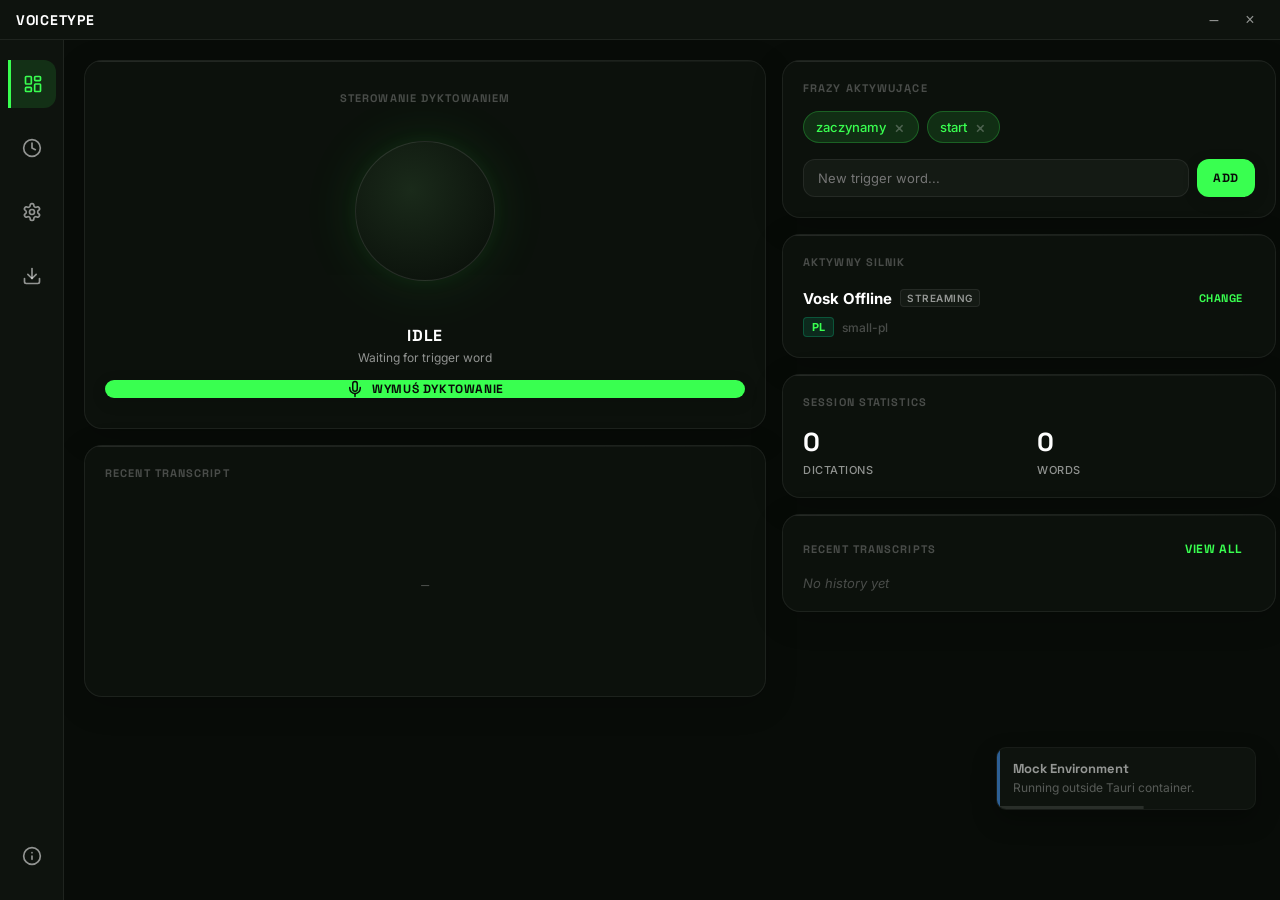
==== src/index.html @ 223d0159 "feat: add interactive changelog section to about page - Added a Changelog card in index.html with a " ====
<!DOCTYPE html>
<html lang="en">
<head>
    <meta charset="UTF-8">
    <meta name="viewport" content="width=device-width, initial-scale=1.0">
    <title>VoiceType</title>
    <link rel="preconnect" href="https://fonts.googleapis.com">
    <link rel="preconnect" href="https://fonts.gstatic.com" crossorigin>
    <link href="https://fonts.googleapis.com/css2?family=Space+Grotesk:wght@700;800&family=Inter:wght@400;500&family=JetBrains+Mono:wght@400&display=swap" rel="stylesheet">
    <link rel="stylesheet" href="./styles/reset.css">
    <link rel="stylesheet" href="./styles/variables.css">
    <link rel="stylesheet" href="./styles/app.css">
    <style>
        #loading-screen {
            position: fixed;
            top: 0;
            left: 0;
            width: 100vw;
            height: 100vh;
            background: radial-gradient(circle at center, var(--bg-secondary, #0e130e) 0%, var(--bg-primary, #080c08) 100%);
            display: flex;
            flex-direction: column;
            align-items: center;
            justify-content: center;
            z-index: 999999;
            opacity: 1;
            transition: opacity 0.4s cubic-bezier(0.25, 1, 0.5, 1), visibility 0.4s;
            visibility: visible;
            user-select: none;
            -webkit-user-select: none;
        }
        #loading-screen.fade-out {
            opacity: 0;
            visibility: hidden;
            pointer-events: none;
        }
        .loading-content {
            display: flex;
            flex-direction: column;
            align-items: center;
            justify-content: center;
            text-align: center;
            transform: translateY(-20px);
        }
        .loading-orb-container {
            position: relative;
            width: 130px;
            height: 130px;
            display: flex;
            align-items: center;
            justify-content: center;
            margin-bottom: 24px;
        }
        .loading-orb {
            width: 80px;
            height: 80px;
            border-radius: 50%;
            background: radial-gradient(circle at 35% 35%, var(--accent-green, #39ff50) 0%, var(--accent-magenta, #e0147a) 70%, #000000 100%);
            box-shadow: 0 0 35px var(--accent-green-dim, rgba(57,255,80,0.25)), 0 0 70px rgba(224,20,122,0.15);
            animation: loading-orb-morph 4s ease-in-out infinite alternate, loading-orb-pulse 2s ease-in-out infinite alternate;
            position: relative;
            z-index: 2;
            border: 1px solid rgba(255, 255, 255, 0.1);
        }
        .loading-orb-glow {
            position: absolute;
            width: 90px;
            height: 90px;
            border-radius: 50%;
            filter: blur(25px);
            opacity: 0.25;
            background: linear-gradient(135deg, var(--accent-green, #39ff50), var(--accent-magenta, #e0147a));
            animation: loading-glow-pulse 2s ease-in-out infinite alternate;
        }
        .loading-title {
            font-family: 'Space Grotesk', sans-serif;
            font-size: 2.2rem;
            font-weight: 800;
            letter-spacing: -0.02em;
            text-transform: uppercase;
            margin: 0 0 4px 0;
            background: linear-gradient(135deg, var(--accent-green, #39ff50), #ffffff 50%, var(--accent-magenta, #e0147a));
            -webkit-background-clip: text;
            -webkit-text-fill-color: transparent;
            filter: drop-shadow(0 2px 10px rgba(57,255,80,0.15));
        }
        .loading-spinner {
            width: 20px;
            height: 20px;
            border: 2px solid rgba(255, 255, 255, 0.05);
            border-top: 2px solid var(--accent-green, #39ff50);
            border-radius: 50%;
            animation: loading-spin 1s linear infinite;
            margin: 16px 0;
        }
        .loading-status {
            font-family: 'Inter', sans-serif;
            font-size: 0.85rem;
            font-weight: 500;
            letter-spacing: 0.05em;
            color: var(--text-secondary, rgba(255, 255, 255, 0.55));
            text-transform: uppercase;
            margin: 0;
        }
        @keyframes loading-orb-morph {
            0% { border-radius: 50%; }
            50% { border-radius: 55% 45% 65% 35% / 45% 55% 35% 65%; }
            100% { border-radius: 45% 55% 35% 65% / 55% 45% 65% 35%; }
        }
        @keyframes loading-orb-pulse {
            0% { transform: scale(0.96); }
            100% { transform: scale(1.04); }
        }
        @keyframes loading-glow-pulse {
            0% { opacity: 0.15; transform: scale(0.9); }
            100% { opacity: 0.35; transform: scale(1.15); }
        }
        @keyframes loading-spin {
            0% { transform: rotate(0deg); }
            100% { transform: rotate(360deg); }
        }
    </style>
</head>
<body>
    <!-- Loading Screen Overlay -->
    <div id="loading-screen" data-tauri-drag-region>
        <div class="loading-content" data-tauri-drag-region>
            <div class="loading-orb-container" data-tauri-drag-region>
                <div class="loading-orb"></div>
                <div class="loading-orb-glow"></div>
            </div>
            <h1 class="loading-title" data-i18n="loading.title" data-tauri-drag-region>VoiceType</h1>
            <div class="loading-spinner"></div>
            <p class="loading-status" data-i18n="loading.status" data-tauri-drag-region>Initializing...</p>
        </div>
    </div>

    <!-- Titlebar -->
    <div class="titlebar" data-tauri-drag-region>
        <div class="titlebar-title" style="pointer-events: none;">VoiceType</div>
        <div class="titlebar-controls">
            <button class="titlebar-btn" id="minimize-btn">–</button>
            <button class="titlebar-btn close" id="close-btn">×</button>
        </div>
    </div>

    <!-- Application Body -->
    <div class="app-body">
        <!-- Sidebar Navigation -->
        <div class="sidebar">
            <button class="sidebar-btn active" id="nav-dashboard" data-page="dashboard" data-i18n="nav.dashboard" data-i18n-attr="data-tooltip" data-tooltip="Dashboard">
                <svg viewBox="0 0 24 24" fill="none" stroke="currentColor" stroke-width="2" stroke-linecap="round" stroke-linejoin="round"><rect width="7" height="9" x="3" y="3" rx="1"/><rect width="7" height="5" x="14" y="3" rx="1"/><rect width="7" height="9" x="14" y="12" rx="1"/><rect width="7" height="5" x="3" y="16" rx="1"/></svg>
            </button>
            <button class="sidebar-btn" id="nav-history" data-page="history" data-i18n="nav.history" data-i18n-attr="data-tooltip" data-tooltip="History">
                <svg viewBox="0 0 24 24" fill="none" stroke="currentColor" stroke-width="2" stroke-linecap="round" stroke-linejoin="round"><circle cx="12" cy="12" r="10"/><polyline points="12 6 12 12 16 14"/></svg>
            </button>
            <button class="sidebar-btn" id="nav-settings" data-page="settings" data-i18n="nav.settings" data-i18n-attr="data-tooltip" data-tooltip="Settings">
                <svg viewBox="0 0 24 24" fill="none" stroke="currentColor" stroke-width="2" stroke-linecap="round" stroke-linejoin="round"><path d="M12.22 2h-.44a2 2 0 0 0-2 2v.18a2 2 0 0 1-1 1.73l-.43.25a2 2 0 0 1-2 0l-.15-.08a2 2 0 0 0-2.73.73l-.22.38a2 2 0 0 0 .73 2.73l.15.1a2 2 0 0 1 1 1.72v.51a2 2 0 0 1-1 1.74l-.15.09a2 2 0 0 0-.73 2.73l.22.38a2 2 0 0 0 2.73.73l.15-.08a2 2 0 0 1 2 0l.43.25a2 2 0 0 1 1 1.73V20a2 2 0 0 0 2 2h.44a2 2 0 0 0 2-2v-.18a2 2 0 0 1 1-1.73l.43-.25a2 2 0 0 1 2 0l.15.08a2 2 0 0 0 2.73-.73l.22-.39a2 2 0 0 0-.73-2.73l-.15-.08a2 2 0 0 1-1-1.74v-.5a2 2 0 0 1 1-1.74l.15-.1a2 2 0 0 0 .73-2.73l-.22-.38a2 2 0 0 0-2.73-.73l-.15.08a2 2 0 0 1-2 0l-.43-.25a2 2 0 0 1-1-1.73V4a2 2 0 0 0-2-2z"/><circle cx="12" cy="12" r="3"/></svg>
            </button>
            <button class="sidebar-btn" id="nav-downloads" data-page="downloads" data-i18n="nav.downloads" data-i18n-attr="data-tooltip" data-tooltip="Downloads">
                <svg viewBox="0 0 24 24" fill="none" stroke="currentColor" stroke-width="2" stroke-linecap="round" stroke-linejoin="round"><path d="M21 15v4a2 2 0 0 1-2 2H5a2 2 0 0 1-2-2v-4"/><polyline points="7 10 12 15 17 10"/><line x1="12" y1="15" x2="12" y2="3"/></svg>
            </button>
            <div class="sidebar-spacer"></div>
            <button class="sidebar-btn" id="nav-about" data-page="about" data-i18n="nav.about" data-i18n-attr="data-tooltip" data-tooltip="About">
                <svg viewBox="0 0 24 24" fill="none" stroke="currentColor" stroke-width="2" stroke-linecap="round" stroke-linejoin="round"><circle cx="12" cy="12" r="10"/><path d="M12 16v-4"/><path d="M12 8h.01"/></svg>
            </button>
        </div>

        <!-- Main Content Area -->
        <div class="content-area">
            <!-- Global Processing Banner -->
            <div class="global-processing-banner" id="global-processing-banner" style="display: none;">
                <div class="processing-spinner"></div>
                <div class="processing-text-content">
                    <span class="processing-title" id="processing-banner-title" data-i18n="downloads.banner.processing">Przetwarzanie w toku... Proszę czekać, aplikacja pracują w tle.</span>
                    <span class="processing-detail" id="processing-banner-detail"></span>
                </div>
            </div>

            <!-- DASHBOARD PAGE -->
            <div class="page active" id="page-dashboard">
                <div class="dashboard-grid">
                    <!-- Left Column -->
                    <div class="dashboard-left">
                        <!-- Orb Status Card -->
                        <div class="card card-orb" id="card-dictation-control" style="position: relative;">
                            <div class="card-title" data-i18n="dash.dictation_control">Sterowanie dyktowaniem</div>
                            <div class="orb-container">
                                <div class="orb idle" id="status-orb"></div>
                                <div class="orb-glow"></div>
                            </div>
                            <div class="status-text" id="status-text" data-i18n="dash.status.idle">Ready to dictate</div>
                            <div class="status-subtext" id="status-subtext" data-i18n="dash.substatus.idle">Say trigger word or click orb to start</div>
                            <button class="btn-primary" id="btn-force-dictate" style="margin-top: 15px; width: 100%; display: flex; align-items: center; justify-content: center; gap: 8px;">
                                <svg viewBox="0 0 24 24" width="18" height="18" fill="none" stroke="currentColor" stroke-width="2" stroke-linecap="round" stroke-linejoin="round"><path d="M12 2a3 3 0 0 0-3 3v7a3 3 0 0 0 6 0V5a3 3 0 0 0-3-3z"/><path d="M19 10v1a7 7 0 0 1-14 0v-1"/><line x1="12" y1="19" x2="12" y2="22"/></svg>
                                <span data-i18n="dash.btn.force">Wymuś dyktowanie</span>
                            </button>
                            <!-- Disabled overlay during model download -->
                            <div id="dictation-disabled-overlay" style="display: none; position: absolute; top: 0; left: 0; right: 0; bottom: 0; background: var(--bg-overlay); backdrop-filter: blur(4px); border-radius: 12px; flex-direction: column; align-items: center; justify-content: center; padding: 20px; text-align: center; z-index: 10;">
                                <svg width="32" height="32" viewBox="0 0 24 24" fill="none" stroke="#f59e0b" stroke-width="2" style="margin-bottom: 12px;"><path d="M12 9v4M12 17h.01M10.29 3.86L1.82 18a2 2 0 001.71 3h16.94a2 2 0 001.71-3L13.71 3.86a2 2 0 00-3.42 0z"/></svg>
                                <span id="dictation-disabled-text" style="font-size: 13px; font-weight: 600; color: var(--text-primary); line-height: 1.5; margin-bottom: 15px;" data-i18n="dash.overlay.downloading_model">Nie można używać dyktowania, dopóki model się nie pobierze.</span>
                                <button class="btn-primary" id="btn-overlay-go-to-downloads" style="display: none; font-size: 12px; padding: 8px 16px; border-radius: 8px; cursor: pointer; font-weight: 600; width: auto; max-width: 220px; margin-top: 5px;" data-i18n="dash.overlay.btn_download">Przejdź do Pobierania</button>
                            </div>
                        </div>

                        <!-- Live Transcript Card -->
                        <div class="card card-transcript">
                            <div class="card-title" data-i18n="dash.recent_transcript">Recent Transcript</div>
                            <div class="transcript-container" id="transcript-container">
                                <div class="transcript-placeholder" id="transcript-placeholder">—</div>
                            </div>
                        </div>
                    </div>

                    <!-- Right Column -->
                    <div class="dashboard-right">
                        <!-- Trigger Words Card -->
                        <div class="card">
                            <div class="card-title" data-i18n="dash.trigger_words">Frazy aktywujące</div>
                            <div class="chips-container" id="trigger-chips-container">
                                <!-- Chips will be rendered dynamically -->
                            </div>
                            <div class="input-group">
                                <input type="text" class="input-field" id="trigger-input" placeholder="New trigger word..." data-i18n="dash.trigger_input_placeholder" data-i18n-attr="placeholder">
                                <button class="btn-primary" id="trigger-add-btn" data-i18n="dash.trigger_add_btn">Add</button>
                            </div>
                        </div>

                        <!-- Active Engine Card -->
                        <div class="card">
                            <div class="card-title" data-i18n="dash.active_engine">Aktywny silnik</div>
                            <div class="engine-info-row">
                                <div class="engine-details" style="display: flex; flex-direction: column; gap: 6px; width: 100%;">
                                    <div style="display: flex; align-items: center; justify-content: space-between; width: 100%;">
                                        <div style="display: flex; align-items: center; gap: 8px;">
                                            <div class="engine-name" id="engine-name">Loading...</div>
                                            <span class="engine-badge" id="engine-badge">Batch</span>
                                            <div id="dashboard-gpu-warning" style="display: none; align-items: center; justify-content: center; cursor: pointer; color: #f59e0b;" title="">
                                                <svg width="16" height="16" viewBox="0 0 24 24" fill="none" stroke="currentColor" stroke-width="2.5" stroke-linecap="round" stroke-linejoin="round"><path d="M10.29 3.86L1.82 18a2 2 0 001.71 3h16.94a2 2 0 001.71-3L13.71 3.86a2 2 0 00-3.42 0z"></path><line x1="12" y1="9" x2="12" y2="13"></line><line x1="12" y1="17" x2="12.01" y2="17"></line></svg>
                                            </div>
                                        </div>
                                        <button class="btn-text-accent" id="engine-change-btn" data-i18n="dash.change_engine">Change</button>
                                    </div>
                                    <div style="display: flex; align-items: center; gap: 8px; font-size: 12px;" id="engine-sub-details">
                                        <span id="engine-lang-badge" style="background: rgba(16,185,129,0.15); border: 1px solid rgba(16,185,129,0.3); padding: 2px 8px; border-radius: 4px; font-weight: 700; color: var(--accent-green); text-transform: uppercase; font-size: 11px;">PL</span>
                                        <span id="engine-model-short" style="color: var(--text-secondary); font-size: 12px; font-weight: 500;">model-small</span>
                                    </div>
                                    <div id="dashboard-engine-download-status" style="display: none; margin-top: 6px;">
                                        <div class="progress-bar-bg" style="background: rgba(255,255,255,0.08); height: 6px; border-radius: 3px; overflow: hidden; width: 100%;">
                                            <div id="dashboard-engine-progress-fill" style="width: 0%; height: 100%; background: var(--accent-green); transition: width 0.2s;"></div>
                                        </div>
                                        <div style="display: flex; justify-content: space-between; margin-top: 4px; font-size: 11px; color: var(--text-muted);">
                                            <span id="dashboard-engine-progress-text">Pobieranie modelu...</span>
                                            <span id="dashboard-engine-progress-percent">0%</span>
                                        </div>
                                    </div>
                                </div>
                            </div>
                        </div>

                        <!-- Session Statistics Card -->
                        <div class="card">
                            <div class="card-title" data-i18n="dash.session_stats">Session Statistics</div>
                            <div class="stats-grid">
                                <div class="stat-item">
                                    <div class="stat-val" id="stat-dictations">0</div>
                                    <div class="stat-lbl" data-i18n="dash.stat.dictations">Dictations</div>
                                </div>
                                <div class="stat-item">
                                    <div class="stat-val" id="stat-words">0</div>
                                    <div class="stat-lbl" data-i18n="dash.stat.words_simple">Words</div>
                                </div>
                            </div>
                        </div>

                        <!-- Recent History Card -->
                        <div class="card">
                            <div class="card-title" style="display: flex; justify-content: space-between; align-items: center; margin-bottom: 12px;">
                                <span data-i18n="dash.recent_history">Recent Transcripts</span>
                                <button class="btn-text-accent" id="dashboard-view-history-btn" style="font-size: 12px; background: none; border: none; cursor: pointer; color: var(--accent-green);" data-i18n="dash.view_all">View All</button>
                            </div>
                            <div id="dashboard-history-list" style="display: flex; flex-direction: column; gap: 12px;">
                                <div style="color: var(--text-muted); font-size: 13px; font-style: italic;" data-i18n="dash.no_history">No history yet</div>
                            </div>
                        </div>
                    </div>
                </div>
            </div>

            <!-- SETTINGS PAGE -->
            <div class="page" id="page-settings">
                <div class="settings-layout">
                    <!-- Settings sub-navigation tabs -->
                    <div class="settings-tabs">
                        <button class="settings-tab-btn active" data-tab="general" data-i18n="settings.tab.general">General</button>
                        <button class="settings-tab-btn" data-tab="engine" data-i18n="settings.tab.engine">Speech Engine</button>
                        <button class="settings-tab-btn" data-tab="appearance" data-i18n="settings.tab.appearance">Appearance</button>
                    </div>

                    <!-- General Settings Section -->
                    <div class="settings-tab-content active" id="settings-tab-general">
                        <div class="settings-grid">
                            <!-- Card 1: Trigger Words -->
                            <div class="card">
                                <div class="card-title" data-i18n="settings.trigger.title">Frazy aktywujące</div>
                                <div class="chips-container" id="settings-trigger-chips"></div>
                                <div class="input-group" style="margin-bottom: 16px;">
                                    <input type="text" class="input-field" id="settings-trigger-input" placeholder="Add trigger word..." data-i18n="settings.trigger.placeholder" data-i18n-attr="placeholder">
                                    <button class="btn-primary" id="settings-trigger-add-btn" data-i18n="settings.trigger.btn_add">Add</button>
                                </div>
                                <label class="checkbox-container">
                                    <input type="checkbox" id="settings-trigger-fuzzy">
                                    <span class="checkbox-label" data-i18n="settings.trigger.fuzzy">Fuzzy matching (toleruje błędy wymowy, ±2 litery)</span>
                                </label>
                                <label class="checkbox-container" style="margin-top: 10px;">
                                    <input type="checkbox" id="settings-trigger-translate">
                                    <span class="checkbox-label" data-i18n="settings.trigger.translate">Tłumacz frazy aktywujące na język silnika</span>
                                </label>
                            </div>

                            <!-- Card 2: Dictation Stopping -->
                            <div class="card">
                                <div class="card-title" data-i18n="settings.stop.title">Zatrzymanie dyktowania</div>
                                <div class="chips-container" id="settings-stop-chips"></div>
                                <div class="input-group" style="margin-bottom: 16px;">
                                    <input type="text" class="input-field" id="settings-stop-input" placeholder="Add stop word..." data-i18n="settings.stop.placeholder" data-i18n-attr="placeholder">
                                    <button class="btn-primary" id="settings-stop-add-btn" data-i18n="settings.stop.btn_add">Add</button>
                                </div>
                                <div class="slider-container" style="margin-bottom: 16px;">
                                    <div class="slider-header">
                                        <span class="slider-label" data-i18n="settings.stop.silence_limit">Limit ciszy</span>
                                        <span class="slider-value" id="silence-timeout-val">1500 ms</span>
                                    </div>
                                    <input type="range" id="settings-silence-timeout" min="500" max="5000" step="100" value="1500">
                                </div>
                                <label class="checkbox-container">
                                    <input type="checkbox" id="settings-stop-word-remove">
                                    <span class="checkbox-label" data-i18n="settings.stop.remove_word">Usuń stop word z wpisanego tekstu</span>
                                </label>
                            </div>

                            <!-- Card 3: Behavior & Language -->
                            <div class="card">
                                <div class="card-title" data-i18n="settings.behavior.title">Zachowanie i System</div>
                                <div class="form-group" style="margin-bottom: 16px;">
                                    <label class="form-label" data-i18n="settings.lang.label">Język aplikacji</label>
                                    <select class="input-field" id="settings-app-language" style="width: 100%;">
                                        <option value="en">English</option>
                                        <option value="pl">Polski</option>
                                    </select>
                                </div>
                                <div class="form-group" style="margin-bottom: 16px;">
                                    <label class="form-label" data-i18n="settings.mic.label">Mikrofon</label>
                                    <select class="input-field" id="settings-audio-device" style="width: 100%;">
                                        <option value="default" data-i18n="settings.mic.default">Default Device</option>
                                    </select>
                                </div>
                                <div class="mic-test-container" style="margin-bottom: 16px;">
                                    <button type="button" class="btn-secondary-custom" id="btn-toggle-mic-test" style="width: 100%;">
                                        <svg xmlns="http://www.w3.org/2000/svg" width="16" height="16" viewBox="0 0 24 24" fill="none" stroke="currentColor" stroke-width="2" stroke-linecap="round" stroke-linejoin="round" class="lucide lucide-play"><polygon points="6 3 20 12 6 21 6 3"/></svg>
                                        <span data-i18n="settings.mic_test.start">Testuj mikrofon</span>
                                    </button>
                                    <div id="mic-test-details" style="display: none; margin-top: 12px; flex-direction: column; gap: 12px;">
                                        <label class="checkbox-container">
                                            <input type="checkbox" id="settings-mic-test-loopback" checked>
                                            <span class="checkbox-label" data-i18n="settings.mic_test.loopback">Odsłuch w słuchawkach/głośnikach</span>
                                        </label>
                                        <div style="display: flex; flex-direction: column; gap: 4px;">
                                            <div style="display: flex; justify-content: space-between; font-size: 11px; color: var(--text-secondary);">
                                                <span data-i18n="settings.mic_test.level">Poziom głośności</span>
                                                <span id="mic-test-level-val">0%</span>
                                            </div>
                                            <div class="mic-level-bar-bg">
                                                <div id="mic-level-bar-fill" class="mic-level-bar-fill"></div>
                                            </div>
                                        </div>
                                    </div>
                                </div>
                                <div style="display: flex; flex-direction: column; gap: 12px; margin-bottom: 16px;">
                                    <label class="checkbox-container">
                                        <input type="checkbox" id="settings-autostart">
                                        <span class="checkbox-label" data-i18n="settings.autostart">Autostart z Windows</span>
                                    </label>
                                    <label class="checkbox-container">
                                        <input type="checkbox" id="settings-clipboard-fallback">
                                        <span class="checkbox-label" data-i18n="settings.clipboard_fallback">Kopiuj do schowka gdy brak pola tekstowego</span>
                                    </label>
                                    <label class="checkbox-container">
                                        <input type="checkbox" id="settings-clipboard-toast">
                                        <span class="checkbox-label" data-i18n="settings.clipboard_toast">Pokaż komunikat przy kopiowaniu</span>
                                    </label>
                                    <label class="checkbox-container">
                                        <input type="checkbox" id="settings-auto-enter">
                                        <span class="checkbox-label" data-i18n="settings.auto_enter">Automatycznie naciśnij Enter po zakończeniu dyktowania</span>
                                    </label>
                                </div>
                                <div class="slider-container">
                                    <div class="slider-header">
                                        <span class="slider-label" data-i18n="settings.start_delay">Opóźnienie startu</span>
                                        <span class="slider-value" id="start-delay-val">0 ms</span>
                                    </div>
                                    <input type="range" id="settings-start-delay" min="0" max="500" step="10" value="0">
                                </div>
                            </div>

                            <!-- Card 4: Toast Notifications -->
                            <div class="card" style="padding: 16px; align-self: start;">
                                <div class="card-title" data-i18n="settings.toast.title" style="margin-bottom: 12px;">Toast Notification Settings</div>
                                <div style="display: flex; flex-direction: column; gap: 8px;">
                                    
                                    <!-- Header Row -->
                                    <div style="display: grid; grid-template-columns: 80px 90px 1fr 70px; gap: 12px; font-size: 10px; font-weight: 700; color: var(--text-muted); text-transform: uppercase; letter-spacing: 0.05em; border-bottom: 1px solid var(--border-subtle); padding-bottom: 6px; margin-bottom: 4px;">
                                        <div data-i18n="settings.toast.col.type">Type</div>
                                        <div data-i18n="settings.toast.col.mode">Mode</div>
                                        <div data-i18n="settings.toast.col.duration">Duration (s)</div>
                                        <div data-i18n="settings.toast.col.hover" style="text-align: right;">Renew</div>
                                    </div>
                                    
                                    <!-- Success Row -->
                                    <div class="toast-settings-row" id="toast-row-success" style="display: grid; grid-template-columns: 80px 90px 1fr 70px; gap: 12px; align-items: center; padding: 2px 0;">
                                        <div style="display: flex; align-items: center; gap: 8px;">
                                            <span style="width: 8px; height: 8px; border-radius: 50%; background-color: #39ff50; box-shadow: 0 0 6px #39ff50; flex-shrink: 0;"></span>
                                            <span style="font-size: 12px; font-weight: 600;" data-i18n="settings.toast.type.success">Success</span>
                                        </div>
                                        <div>
                                            <select class="input-field" id="toast-mode-success" style="width: 100%; padding: 4px 6px; font-size: 11px; height: 26px;">
                                                <option value="timer" data-i18n="settings.toast.close_mode.timer_short">Timer</option>
                                                <option value="manual" data-i18n="settings.toast.close_mode.manual_short">Manual</option>
                                            </select>
                                        </div>
                                        <div style="display: flex; align-items: center; gap: 8px;">
                                            <input type="range" id="toast-duration-success" min="1" max="10" step="0.5" value="3" style="flex: 1; height: 4px; accent-color: var(--accent-green);">
                                            <span id="toast-duration-val-success" style="font-size: 11px; font-family: monospace; min-width: 28px; color: var(--text-secondary); text-align: right;">3.0s</span>
                                        </div>
                                        <div style="display: flex; justify-content: flex-end; align-items: center; padding-right: 8px;">
                                            <label class="checkbox-container" style="cursor: pointer; margin: 0; padding: 0;">
                                                <input type="checkbox" id="toast-hover-success" checked>
                                                <span class="checkbox-label" style="display:none;"></span>
                                            </label>
                                        </div>
                                    </div>

                                    <!-- Info Row -->
                                    <div class="toast-settings-row" id="toast-row-info" style="display: grid; grid-template-columns: 80px 90px 1fr 70px; gap: 12px; align-items: center; padding: 2px 0;">
                                        <div style="display: flex; align-items: center; gap: 8px;">
                                            <span style="width: 8px; height: 8px; border-radius: 50%; background-color: #4a9eff; box-shadow: 0 0 6px #4a9eff; flex-shrink: 0;"></span>
                                            <span style="font-size: 12px; font-weight: 600;" data-i18n="settings.toast.type.info">Info</span>
                                        </div>
                                        <div>
                                            <select class="input-field" id="toast-mode-info" style="width: 100%; padding: 4px 6px; font-size: 11px; height: 26px;">
                                                <option value="timer" data-i18n="settings.toast.close_mode.timer_short">Timer</option>
                                                <option value="manual" data-i18n="settings.toast.close_mode.manual_short">Manual</option>
                                            </select>
                                        </div>
                                        <div style="display: flex; align-items: center; gap: 8px;">
                                            <input type="range" id="toast-duration-info" min="1" max="10" step="0.5" value="3" style="flex: 1; height: 4px; accent-color: var(--accent-green);">
                                            <span id="toast-duration-val-info" style="font-size: 11px; font-family: monospace; min-width: 28px; color: var(--text-secondary); text-align: right;">3.0s</span>
                                        </div>
                                        <div style="display: flex; justify-content: flex-end; align-items: center; padding-right: 8px;">
                                            <label class="checkbox-container" style="cursor: pointer; margin: 0; padding: 0;">
                                                <input type="checkbox" id="toast-hover-info" checked>
                                                <span class="checkbox-label" style="display:none;"></span>
                                            </label>
                                        </div>
                                    </div>

                                    <!-- Error Row -->
                                    <div class="toast-settings-row" id="toast-row-error" style="display: grid; grid-template-columns: 80px 90px 1fr 70px; gap: 12px; align-items: center; padding: 2px 0;">
                                        <div style="display: flex; align-items: center; gap: 8px;">
                                            <span style="width: 8px; height: 8px; border-radius: 50%; background-color: #ff3b3b; box-shadow: 0 0 6px #ff3b3b; flex-shrink: 0;"></span>
                                            <span style="font-size: 12px; font-weight: 600;" data-i18n="settings.toast.type.error">Error</span>
                                        </div>
                                        <div>
                                            <select class="input-field" id="toast-mode-error" style="width: 100%; padding: 4px 6px; font-size: 11px; height: 26px;">
                                                <option value="timer" data-i18n="settings.toast.close_mode.timer_short">Timer</option>
                                                <option value="manual" data-i18n="settings.toast.close_mode.manual_short">Manual</option>
                                            </select>
                                        </div>
                                        <div style="display: flex; align-items: center; gap: 8px;">
                                            <input type="range" id="toast-duration-error" min="1" max="10" step="0.5" value="5" style="flex: 1; height: 4px; accent-color: var(--accent-green);">
                                            <span id="toast-duration-val-error" style="font-size: 11px; font-family: monospace; min-width: 28px; color: var(--text-secondary); text-align: right;">5.0s</span>
                                        </div>
                                        <div style="display: flex; justify-content: flex-end; align-items: center; padding-right: 8px;">
                                            <label class="checkbox-container" style="cursor: pointer; margin: 0; padding: 0;">
                                                <input type="checkbox" id="toast-hover-error" checked>
                                                <span class="checkbox-label" style="display:none;"></span>
                                            </label>
                                        </div>
                                    </div>
                                </div>
                            </div>
                        </div>
                    </div>

                    <!-- Speech Engine Section -->
                    <div class="settings-tab-content" id="settings-tab-engine">
                        <!-- Language Selector -->
                        <div class="card" style="margin-bottom: 24px;">
                            <div class="card-title" data-i18n="settings.engine.lang_title">Język rozpoznawania mowy</div>
                            <div class="form-group" style="margin-top: 10px;">
                                <select class="input-field" id="settings-engine-language" style="width: 100%;">
                                    <option value="pl">Polski</option>
                                    <option value="en">English</option>
                                    <option value="de">Deutsch</option>
                                    <option value="fr">Français</option>
                                    <option value="es">Español</option>
                                    <option value="it">Italiano</option>
                                    <option value="ru">Русский</option>
                                </select>
                            </div>
                        </div>

                        <div class="engine-section-header" data-i18n="engines.offline_header">OFFLINE ENGINES - PREFEROWANE DLA CPU</div>
                        <div class="engine-grid offline">
                            <!-- Vosk Card -->
                            <div class="engine-card active" id="engine-card-vosk" data-engine-id="vosk">
                                <div class="engine-card-header">
                                    <div class="engine-card-name">Vosk</div>
                                    <span class="engine-card-badge active" data-i18n="engines.badge.active">Aktywny</span>
                                </div>
                                <div class="engine-card-desc" data-i18n="engines.card.vosk.desc">Szybki live typing / Niskie zużycie RAM</div>
                                <div class="engine-card-target" data-i18n="engines.card.vosk.target">Dla: słabsze PC, płynne dyktowanie na żywo</div>
                            </div>
                            <!-- Sherpa ONNX Card -->
                            <div class="engine-card" id="engine-card-sherpa-onnx" data-engine-id="sherpa_onnx">
                                <div class="engine-card-header">
                                    <div class="engine-card-name">Sherpa-ONNX</div>
                                    <span class="engine-card-badge" data-i18n="engines.badge.select">Wybierz</span>
                                </div>
                                <div class="engine-card-desc" data-i18n="engines.card.sherpa.desc">Next-Gen Kaldi / Niskie opóźnienie</div>
                                <div class="engine-card-target" data-i18n="engines.card.sherpa.target">Dla: zoptymalizowana praca na CPU (ONNX)</div>
                            </div>
                            <!-- Whisper cpp Card -->
                            <div class="engine-card" id="engine-card-whisper" data-engine-id="whisper">
                                <div class="engine-card-header">
                                    <div class="engine-card-name">Whisper.cpp</div>
                                    <span class="engine-card-badge" data-i18n="engines.badge.select">Wybierz</span>
                                </div>
                                <div class="engine-card-desc" data-i18n="engines.card.whisper.desc">Wysoka dokładność / Bez zewnętrznych zależności</div>
                                <div class="engine-card-target" data-i18n="engines.card.whisper.target">Dla: praca na CPU, natywny kod bez Pythona</div>
                            </div>
                        </div>

                        <div class="engine-section-header" style="margin-top: 24px;" data-i18n="engines.offline_gpu_header">OFFLINE ENGINES - AKCELERACJA GPU (CUDA)</div>
                        <div class="engine-grid offline">
                            <!-- Faster Whisper Card -->
                            <div class="engine-card" id="engine-card-faster-whisper" data-engine-id="faster_whisper">
                                <div class="engine-card-header">
                                    <div class="engine-card-name">Faster-Whisper</div>
                                    <span class="engine-card-badge" data-i18n="engines.badge.select">Wybierz</span>
                                </div>
                                <div class="engine-card-desc" data-i18n="engines.card.faster_whisper.desc">Najwyższa szybkość i jakość / Obsługa GPU (CUDA)</div>
                                <div class="engine-card-target" data-i18n="engines.card.faster_whisper.target">Dla: gracze i PC z kartą graficzną NVIDIA (GPU)</div>
                            </div>
                        </div>

                        <div class="engine-section-header" style="margin-top: 24px;" data-i18n="engines.online_header">ONLINE ENGINES</div>
                        <div class="engine-grid online">
                            <!-- Deepgram -->
                            <div class="engine-card compact" id="engine-card-deepgram" data-engine-id="deepgram">
                                <div class="engine-card-header">
                                    <div class="engine-card-name">Deepgram</div>
                                    <span class="engine-card-badge" data-i18n="engines.badge.select">Wybierz</span>
                                </div>
                                <div class="engine-card-desc" data-i18n="engines.card.deepgram.desc">Najlepsza latencja, live typing</div>
                            </div>
                            <!-- AssemblyAI -->
                            <div class="engine-card compact" id="engine-card-assemblyai" data-engine-id="assemblyai">
                                <div class="engine-card-header">
                                    <div class="engine-card-name">AssemblyAI</div>
                                    <span class="engine-card-badge" data-i18n="engines.badge.select">Wybierz</span>
                                </div>
                                <div class="engine-card-desc" data-i18n="engines.card.assemblyai.desc">Dobra jakość, łatwe API</div>
                            </div>
                            <!-- OpenAI Whisper -->
                            <div class="engine-card compact" id="engine-card-openai" data-engine-id="openai">
                                <div class="engine-card-header">
                                    <div class="engine-card-name">OpenAI Whisper</div>
                                    <span class="engine-card-badge" data-i18n="engines.badge.select">Wybierz</span>
                                </div>
                                <div class="engine-card-desc" data-i18n="engines.card.openai.desc">Znany provider, brak live typing</div>
                            </div>
                            <!-- Google STT -->
                            <div class="engine-card compact" id="engine-card-google" data-engine-id="google">
                                <div class="engine-card-header">
                                    <div class="engine-card-name">Google STT</div>
                                    <span class="engine-card-badge" data-i18n="engines.badge.select">Wybierz</span>
                                </div>
                                <div class="engine-card-desc" data-i18n="engines.card.google.desc">Najlepszy dla wielu języków</div>
                            </div>
                            <!-- Azure Speech -->
                            <div class="engine-card compact" id="engine-card-azure" data-engine-id="azure">
                                <div class="engine-card-header">
                                    <div class="engine-card-name">Azure Speech</div>
                                    <span class="engine-card-badge" data-i18n="engines.badge.select">Wybierz</span>
                                </div>
                                <div class="engine-card-desc" data-i18n="engines.card.azure.desc">Szybki streaming Microsoft Azure</div>
                            </div>
                        </div>

                        <!-- Configuration Panel -->
                        <div class="card config-panel" style="margin-top: 24px;" id="engine-config-card">
                            <div class="card-title" id="config-panel-title">Konfiguracja: Vosk</div>
                            
                            <!-- Vosk Configuration Panel -->
                            <div class="config-fields" id="config-fields-vosk">
                                <div class="radio-group" style="margin-bottom: 16px;">
                                    <label class="radio-container">
                                        <input type="radio" name="vosk-model-size" value="small" checked>
                                        <span class="radio-label" data-i18n="engines.vosk.model.small">Mikro (small - 50 MB)</span>
                                    </label>
                                    <label class="radio-container">
                                        <input type="radio" name="vosk-model-size" value="standard">
                                        <span class="radio-label" data-i18n="engines.vosk.model.standard">Standardowy (big - 1.2 GB)</span>
                                    </label>
                                </div>
                                <div class="status-row" style="margin-bottom: 16px;">
                                    <div class="status-label"><span data-i18n="engines.vosk.status_label">Status modelu:</span> <span id="vosk-model-status" class="status-value highlight" data-i18n="engines.status.installed">Pobrany</span></div>
                                </div>
                                <button class="btn-primary" id="btn-download-vosk" data-i18n="downloads.quick.btn">Pobierz model</button>
                            </div>

                            <!-- Online API Config Panel -->
                            <div class="config-fields" id="config-fields-api" style="display: none;">
                                <div class="api-info-box" id="api-provider-info" style="margin-bottom: 16px; padding: 12px; background: rgba(255,255,255,0.03); border: 1px solid var(--border-subtle); border-radius: 8px;">
                                    <div style="font-size: 13px; font-weight: 600; color: var(--text-primary); margin-bottom: 4px;" id="provider-info-title">Dostawca: Deepgram</div>
                                    <div style="font-size: 12px; color: var(--text-secondary); margin-bottom: 8px;" id="provider-info-price">Szacowany koszt: ~$0.0043 / min (~$0.00007 za słowo). $200 gratis.</div>
                                    <button class="btn-provider-link" id="provider-info-link" data-i18n="engines.api.btn_buy">Kup / Załóż konto API ↗</button>
                                </div>
                                <div class="form-group" style="margin-bottom: 16px;" id="api-key-group">
                                    <label class="form-label" id="engine-api-key-label" data-i18n="engines.api.key_label">Klucz API</label>
                                    <input type="password" class="input-field" id="engine-api-key" placeholder="Wklej klucz API" data-i18n="engines.api.key_placeholder" data-i18n-attr="placeholder">
                                </div>
                                <div class="form-group" style="margin-bottom: 16px; display: none;" id="azure-region-group">
                                    <label class="form-label" data-i18n="engines.azure.region_label">Region Azure (np. eastus)</label>
                                    <input type="text" class="input-field" id="engine-azure-region" placeholder="eastus">
                                </div>
                                <button class="btn-primary" id="btn-test-api" data-i18n="engines.api.btn_test">Testuj połączenie</button>
                            </div>

                            <!-- Whisper Configuration Panel -->
                            <div class="config-fields" id="config-fields-whisper" style="display: none;">
                                <div class="radio-group" style="margin-bottom: 16px;">
                                    <!-- Whisper model options will be generated dynamically -->
                                </div>
                                <div style="margin-bottom: 16px;" id="whisper-gpu-container">
                                    <label class="checkbox-container">
                                        <input type="checkbox" id="whisper-use-gpu">
                                        <span class="checkbox-label" data-i18n="engines.whisper.use_gpu">Użyj GPU (wymaga CUDA)</span>
                                    </label>
                                </div>
                                <div id="whisper-gpu-warning-text" style="display: none; align-items: center; gap: 8px; color: #f59e0b; font-size: 12px; margin-bottom: 16px; background: rgba(245, 158, 11, 0.08); border: 1px solid rgba(245, 158, 11, 0.2); padding: 10px 14px; border-radius: 8px; font-weight: 500;">
                                    <svg xmlns="http://www.w3.org/2000/svg" width="16" height="16" viewBox="0 0 24 24" fill="none" stroke="currentColor" stroke-width="2.5" stroke-linecap="round" stroke-linejoin="round" class="lucide lucide-alert-triangle" style="flex-shrink: 0;"><path d="m21.73 18-8-14a2 2 0 0 0-3.48 0l-8 14A2 2 0 0 0 4 21h16a2 2 0 0 0 1.73-3Z"/><line x1="12" y1="9" x2="12" y2="13"/><line x1="12" y1="17" x2="12" y2="17.01"/></svg>
                                    <span data-i18n="engines.whisper.gpu_slower_warning">Faster-Whisper bez CUDA/GPU działa wolniej</span>
                                </div>
                                <div class="status-row" style="margin-bottom: 16px;">
                                    <div class="status-label"><span data-i18n="engines.vosk.status_label">Status modelu:</span> <span id="whisper-model-status" class="status-value" data-i18n="engines.status.not_installed">Nie pobrany</span></div>
                                </div>
                                <button class="btn-primary" id="btn-download-whisper" data-i18n="downloads.quick.btn">Pobierz model</button>
                            </div>

                            <!-- Sherpa-ONNX Configuration Panel -->
                            <div class="config-fields" id="config-fields-sherpa" style="display: none;">
                                <div class="radio-group" style="margin-bottom: 16px;">
                                    <!-- Sherpa model options will be generated dynamically -->
                                </div>
                                <div class="status-row" style="margin-bottom: 16px;">
                                    <div class="status-label"><span data-i18n="engines.vosk.status_label">Status modelu:</span> <span id="sherpa-model-status" class="status-value" data-i18n="engines.status.not_installed">Nie pobrany</span></div>
                                </div>
                                <button class="btn-primary" id="btn-download-sherpa" data-i18n="downloads.quick.btn">Pobierz model</button>
                            </div>

                            <!-- Live Typing Option (Available for all engines, with warning for non-streaming) -->
                            <div style="margin-top: 16px; padding-top: 16px; border-top: 1px solid var(--border-subtle); display: block;" id="engine-live-typing-container">
                                <label class="checkbox-container">
                                    <input type="checkbox" id="settings-live-typing">
                                    <span class="checkbox-label" data-i18n="settings.engine.live_typing_title">Pisanie na żywo (Wpisowanie tekstu w trakcie mówienia)</span>
                                </label>
                                <div style="font-size: 12px; color: var(--text-secondary); margin-top: 4px; margin-left: 26px;" data-i18n="settings.engine.live_typing_desc">
                                    Przesyłaj i wpisuj rozpoznawany tekst na żywo do aktywnego pola tekstowego w trakcie mówienia.
                                </div>
                                <div style="margin-top: 12px; margin-left: 26px; display: none;" id="engine-live-typing-interval-container">
                                    <div style="display: flex; justify-content: space-between; align-items: center; margin-bottom: 6px;">
                                        <span style="font-size: 12px; font-weight: 500; color: var(--text-secondary);" data-i18n="settings.engine.live_typing_interval_title">Częstotliwość odświeżania w locie (Symulowana)</span>
                                        <span style="font-size: 12px; font-weight: 600; color: var(--text-primary);" id="live-typing-interval-val">2000 ms</span>
                                    </div>
                                    <input type="range" id="settings-live-typing-interval" min="1000" max="4000" step="100" value="2000" style="width: 100%;">
                                </div>
                                <div id="engine-live-typing-warning" style="display: none; align-items: flex-start; gap: 8px; color: #f59e0b; font-size: 12px; margin-top: 10px; margin-left: 26px; background: rgba(245, 158, 11, 0.08); border: 1px solid rgba(245, 158, 11, 0.2); padding: 10px 14px; border-radius: 8px; font-weight: 500;">
                                    <svg xmlns="http://www.w3.org/2000/svg" width="16" height="16" viewBox="0 0 24 24" fill="none" stroke="currentColor" stroke-width="2.5" stroke-linecap="round" stroke-linejoin="round" class="lucide lucide-alert-triangle" style="flex-shrink: 0; margin-top: 2px;"><path d="m21.73 18-8-14a2 2 0 0 0-3.48 0l-8 14A2 2 0 0 0 4 21h16a2 2 0 0 0 1.73-3Z"/><line x1="12" y1="9" x2="12" y2="13"/><line x1="12" y1="17" x2="12" y2="17.01"/></svg>
                                    <div>
                                        <div style="font-weight: 600;" data-i18n="settings.engine.live_typing_warning_title">Tryb symulowany (Większe zużycie zasobów)</div>
                                        <div style="font-size: 11px; opacity: 0.9; margin-top: 2px;" data-i18n="settings.engine.live_typing_warning_desc">Ten silnik przetwarza mowę wsadowo. Pisanie na żywo przesyła nagranie co ~1.5s, co zwiększa zużycie CPU/GPU i koszt API.</div>
                                    </div>
                                </div>
                            </div>

                            <!-- Progress Bar for Downloads (shared) -->
                            <div class="download-progress-container" id="download-progress-container" style="display: none; margin-top: 16px;">
                                <div class="progress-bar-bg">
                                    <div class="progress-bar-fill" id="download-progress-fill" style="width: 0%"></div>
                                </div>
                                <div style="display: flex; justify-content: space-between; margin-top: 8px; font-size: 12px; color: var(--text-secondary);">
                                    <span id="download-progress-text">0 MB / 0 MB</span>
                                    <span id="download-progress-percent">0%</span>
                                </div>
                            </div>
                        </div>

                        <!-- Installed Models Manager Card -->
                        <div class="card config-panel" style="margin-top: 24px;" id="installed-models-manager-card">
                            <div style="display: flex; justify-content: space-between; align-items: center; margin-bottom: 16px; border-bottom: 1px solid var(--border-subtle); padding-bottom: 10px;">
                                <div class="card-title" style="margin-bottom: 0;" data-i18n="models.manager.title">Menedżer Pobranych Modeli</div>
                                <span id="installed-models-total-badge" style="font-size: 12px; font-weight: 600; padding: 4px 10px; border-radius: 12px; background: var(--bg-elevated); color: var(--text-secondary); border: 1px solid var(--border-subtle);">Razem: 0 MB</span>
                            </div>
                            <div id="installed-models-container" style="display: flex; flex-direction: column; gap: 16px;">
                                <!-- Dynamically generated model groups -->
                            </div>
                        </div>

                        <!-- Apply Changes Floating Button -->
                        <button class="apply-floating-btn" id="btn-engine-apply" style="display: none;">
                            <svg width="16" height="16" viewBox="0 0 24 24" fill="none" stroke="currentColor" stroke-width="2.5"><path d="M20 6L9 17l-5-5"/></svg>
                            <span data-i18n="btn.apply">Zastosuj zmiany</span>
                        </button>
                    </div>

                    <!-- Appearance Section -->
                    <div class="settings-tab-content" id="settings-tab-appearance">
                        <div class="appearance-grid">
                            <!-- Card 1: Theme & Presets -->
                            <div class="card">
                                <div class="card-title" data-i18n="appearance.theme.title">Color Theme</div>
                                <div class="option-grid" style="margin-bottom: 20px;">
                                    <button class="option-btn active" data-appearance-theme="dark" data-i18n="appearance.theme.dark">Dark Theme</button>
                                    <button class="option-btn" data-appearance-theme="light" data-i18n="appearance.theme.light">Light Theme</button>
                                </div>

                                <div class="card-title" style="margin-top: 16px;" data-i18n="appearance.accent.title">Accent Color Preset</div>
                                <label class="checkbox-container" style="margin-bottom: 12px;">
                                    <input type="checkbox" id="settings-dual-accent">
                                    <span class="checkbox-label" data-i18n="appearance.accent.dual_toggle">Dual Color Accent Mode (Gradient)</span>
                                </label>
                                <div class="preset-grid" style="grid-template-columns: repeat(auto-fit, minmax(80px, 1fr));">
                                    <div class="preset-card active" data-accent-preset="neon">
                                        <div class="preset-swatch"><div class="preset-swatch-main" style="background:#39ff50;"></div><div class="preset-swatch-sec" style="background:#e0147a;"></div></div>
                                        <span class="preset-name" data-i18n="appearance.accent.neon">Neon</span>
                                    </div>
                                    <div class="preset-card" data-accent-preset="electric">
                                        <div class="preset-swatch"><div class="preset-swatch-main" style="background:#00d4ff;"></div><div class="preset-swatch-sec" style="background:#7b2fff;"></div></div>
                                        <span class="preset-name" data-i18n="appearance.accent.electric">Electric</span>
                                    </div>
                                    <div class="preset-card" data-accent-preset="plasma">
                                        <div class="preset-swatch"><div class="preset-swatch-main" style="background:#9b59ff;"></div><div class="preset-swatch-sec" style="background:#e0147a;"></div></div>
                                        <span class="preset-name" data-i18n="appearance.accent.plasma">Plasma</span>
                                    </div>
                                    <div class="preset-card" data-accent-preset="amber">
                                        <div class="preset-swatch"><div class="preset-swatch-main" style="background:#ff8c00;"></div><div class="preset-swatch-sec" style="background:#ff2d6f;"></div></div>
                                        <span class="preset-name" data-i18n="appearance.accent.amber">Amber</span>
                                    </div>
                                    <div class="preset-card" data-accent-preset="rose">
                                        <div class="preset-swatch"><div class="preset-swatch-main" style="background:#ff2d6f;"></div><div class="preset-swatch-sec" style="background:#ff8c00;"></div></div>
                                        <span class="preset-name" data-i18n="appearance.accent.rose">Rose</span>
                                    </div>
                                    <div class="preset-card" data-accent-preset="arctic">
                                        <div class="preset-swatch"><div class="preset-swatch-main" style="background:#e8f4f8;"></div><div class="preset-swatch-sec" style="background:#4a9eff;"></div></div>
                                        <span class="preset-name" data-i18n="appearance.accent.arctic">Arctic</span>
                                    </div>
                                    <div class="preset-card" data-accent-preset="custom" id="preset-card-custom">
                                        <div class="preset-swatch"><div class="preset-swatch-main" id="custom-swatch-main" style="background:#39ff50;"></div><div class="preset-swatch-sec" id="custom-swatch-sec" style="background:#e0147a;"></div></div>
                                        <span class="preset-name" data-i18n="appearance.accent.custom">Custom Colors</span>
                                    </div>
                                </div>

                                <div class="custom-color-pickers" id="custom-color-pickers" style="display: none; margin-top: 16px; gap: 12px; background: rgba(255,255,255,0.03); padding: 12px; border-radius: var(--radius-md); border: 1px solid var(--border-subtle);">
                                    <div style="flex: 1; display: flex; flex-direction: column; gap: 6px;">
                                        <label style="font-size: 11px; font-weight: 600; color: var(--text-secondary);" data-i18n="appearance.accent.main_label">Primary Accent</label>
                                        <div style="display: flex; align-items: center; gap: 8px;">
                                            <input type="color" id="accent-custom-main-input" value="#39ff50" style="width: 36px; height: 36px; border: none; border-radius: 6px; cursor: pointer; background: transparent;">
                                            <input type="text" id="accent-custom-main-text" value="#39ff50" class="input-field" style="flex: 1; padding: 6px 10px; font-size: 12px; font-family: monospace;">
                                        </div>
                                    </div>
                                    <div style="flex: 1; display: flex; flex-direction: column; gap: 6px;">
                                        <label style="font-size: 11px; font-weight: 600; color: var(--text-secondary);" data-i18n="appearance.accent.sec_label">Secondary Accent</label>
                                        <div style="display: flex; align-items: center; gap: 8px;">
                                            <input type="color" id="accent-custom-sec-input" value="#e0147a" style="width: 36px; height: 36px; border: none; border-radius: 6px; cursor: pointer; background: transparent;">
                                            <input type="text" id="accent-custom-sec-text" value="#e0147a" class="input-field" style="flex: 1; padding: 6px 10px; font-size: 12px; font-family: monospace;">
                                        </div>
                                    </div>
                                </div>
                            </div>

                            <!-- Card 2: Orb Style Signature -->
                            <div class="card">
                                <div class="card-title" data-i18n="appearance.orb.title">Orb Style Signature</div>
                                <div class="option-grid" style="grid-template-columns: 1fr; gap: 10px;">
                                    <button class="option-btn active" data-orb-style="liquid" data-i18n="appearance.orb.liquid">Liquid (Morphing Blob)</button>
                                    <button class="option-btn" data-orb-style="pulse" data-i18n="appearance.orb.pulse">Pulse (Radar Ping Rings)</button>
                                    <button class="option-btn" data-orb-style="neon-ring" data-i18n="appearance.orb.neon_ring">Neon Ring (Outline Glow)</button>
                                    <button class="option-btn" data-orb-style="crystal" data-i18n="appearance.orb.crystal">Crystal (Sharp Edges)</button>
                                    <button class="option-btn" data-orb-style="minimal" data-i18n="appearance.orb.minimal">Minimal (Indicator Dot)</button>
                                </div>
                            </div>

                            <!-- Card 3: Background & Layout -->
                            <div class="card">
                                <div class="card-title" data-i18n="appearance.bg.title">Window Background</div>
                                <div class="option-grid" style="grid-template-columns: repeat(2, 1fr); margin-bottom: 20px;">
                                    <button class="option-btn active" data-bg-style="void" data-i18n="appearance.bg.void">Void</button>
                                    <button class="option-btn" data-bg-style="grid" data-i18n="appearance.bg.grid">Grid</button>
                                    <button class="option-btn" data-bg-style="dots" data-i18n="appearance.bg.dots">Dots</button>
                                    <button class="option-btn" data-bg-style="clean" data-i18n="appearance.bg.clean">Clean</button>
                                </div>

                                <div class="card-title" data-i18n="appearance.density.title">UI Density</div>
                                <div class="option-grid" style="grid-template-columns: repeat(3, 1fr); margin-bottom: 20px;">
                                    <button class="option-btn active" data-ui-density="comfortable" data-i18n="appearance.density.comfortable">Comfortable</button>
                                    <button class="option-btn" data-ui-density="compact" data-i18n="appearance.density.compact">Compact</button>
                                    <button class="option-btn" data-ui-density="spacious" data-i18n="appearance.density.spacious">Spacious</button>
                                </div>

                                <div class="card-title" data-i18n="appearance.anim.title">Animation Intensity</div>
                                <div class="option-grid" style="grid-template-columns: repeat(3, 1fr); margin-bottom: 20px;">
                                    <button class="option-btn active" data-anim-intensity="full" data-i18n="appearance.anim.full">Full</button>
                                    <button class="option-btn" data-anim-intensity="subtle" data-i18n="appearance.anim.subtle">Subtle</button>
                                    <button class="option-btn" data-anim-intensity="none" data-i18n="appearance.anim.none">None</button>
                                </div>

                                <div class="card-title" data-i18n="appearance.opacity.title">Window Transparency</div>
                                <div class="slider-container" style="margin-top: 10px;">
                                    <div class="slider-header">
                                        <span class="slider-label" data-i18n="appearance.opacity.title">Window Transparency</span>
                                        <span class="slider-value" id="window-opacity-val">100%</span>
                                    </div>
                                    <input type="range" id="settings-window-opacity" min="70" max="100" step="1" value="100">
                                    <p style="font-size: 11px; color: var(--text-muted); margin-top: 6px;" data-i18n="appearance.opacity.subtext">Requires window to not be maximized.</p>
                                </div>
                            </div>
                        </div>
                    </div>
                </div>
            </div>

            <!-- HISTORY PAGE -->
            <div class="page" id="page-history">
                <div style="display: flex; flex-direction: column; gap: 24px; max-width: 800px; padding: 20px;">
                    <div style="display: flex; justify-content: space-between; align-items: center;">
                        <h1 style="font-family: 'Space Grotesk', sans-serif; font-size: 28px; font-weight: 800; color: var(--text-primary);" data-i18n="history.title">Historia dyktowania</h1>
                        <button class="btn-danger" id="btn-clear-history" data-i18n="history.btn.clear">Wyczyść historię</button>
                    </div>
                    <div id="history-container" style="display: flex; flex-direction: column; gap: 24px; margin-top: 10px;">
                        <div style="color: var(--text-muted); font-size: 14px; font-style: italic;" data-i18n="history.empty">Brak zarejestrowanej historii w tej sesji.</div>
                    </div>
                </div>
            </div>

            <!-- DOWNLOADS PAGE -->
            <div class="page" id="page-downloads">
                <div style="display: flex; flex-direction: column; gap: 24px; max-width: 800px; padding: 20px;">
                    <div style="display: flex; justify-content: space-between; align-items: center; border-bottom: 1px solid var(--border-subtle); padding-bottom: 16px;">
                        <div>
                            <h1 style="font-family: 'Space Grotesk', sans-serif; font-size: 28px; font-weight: 800; color: var(--text-primary); margin: 0;" data-i18n="downloads.title">Menedżer Pobierania</h1>
                            <p style="font-size: 13px; color: var(--text-secondary); margin: 4px 0 0 0;" data-i18n="downloads.subtitle">Zarządzaj kolejką pobierania modeli mowy dla silników offline.</p>
                        </div>
                        <div style="display: flex; align-items: center; gap: 12px; background: var(--bg-elevated); padding: 8px 14px; border-radius: 10px; border: 1px solid var(--border-subtle);">
                            <span style="font-size: 12px; font-weight: 600; color: var(--text-secondary);" data-i18n="downloads.mode.label">Tryb pobierania:</span>
                            <label class="radio-container" style="font-size: 12px;">
                                <input type="radio" name="download-mode" value="sequential" checked>
                                <span class="radio-label" data-i18n="downloads.mode.sequential">Pobieraj po kolei</span>
                            </label>
                            <label class="radio-container" style="font-size: 12px;">
                                <input type="radio" name="download-mode" value="concurrent">
                                <span class="radio-label" data-i18n="downloads.mode.concurrent">Pobieraj na raz</span>
                            </label>
                        </div>
                    </div>

                    <!-- Quick Download Section -->
                    <div class="card" style="background: var(--bg-elevated); border: 1px solid var(--border-subtle); border-radius: 12px; padding: 18px;">
                        <div class="card-title" style="font-size: 15px; font-weight: 700; color: var(--text-primary); margin-bottom: 16px;" data-i18n="downloads.quick.title">Pobierz nowy model mowy</div>
                        <div style="display: flex; gap: 16px; align-items: flex-end; flex-wrap: wrap;">
                            <div style="display: flex; flex-direction: column; gap: 6px; flex: 1; min-width: 150px;">
                                <span style="font-size: 11px; text-transform: uppercase; letter-spacing: 0.05em; color: var(--text-muted); font-weight: 600;" data-i18n="downloads.quick.engine_lbl">Silnik mowy</span>
                                <select id="quick-download-engine" class="input-field" style="width: 100%; padding: 8px 12px; border-radius: 8px; font-size: 13px;">
                                    <option value="vosk">Vosk Offline</option>
                                    <option value="sherpa_onnx">Sherpa-ONNX</option>
                                    <option value="whisper">Whisper.cpp</option>
                                    <option value="faster_whisper">Faster-Whisper</option>
                                </select>
                            </div>
                            <div style="display: flex; flex-direction: column; gap: 6px; flex: 1; min-width: 150px;">
                                <span style="font-size: 11px; text-transform: uppercase; letter-spacing: 0.05em; color: var(--text-muted); font-weight: 600;" data-i18n="downloads.quick.lang_lbl">Język</span>
                                <select id="quick-download-lang" class="input-field" style="width: 100%; padding: 8px 12px; border-radius: 8px; font-size: 13px;">
                                    <option value="pl">Polski</option>
                                    <option value="en">English</option>
                                    <option value="de">Deutsch</option>
                                    <option value="fr">Français</option>
                                    <option value="es">Español</option>
                                    <option value="it">Italiano</option>
                                    <option value="ru">Русский</option>
                                </select>
                            </div>
                            <div style="display: flex; flex-direction: column; gap: 6px; flex: 2; min-width: 250px;">
                                <span style="font-size: 11px; text-transform: uppercase; letter-spacing: 0.05em; color: var(--text-muted); font-weight: 600;" data-i18n="downloads.quick.model_lbl">Model mowy</span>
                                <div style="position: relative; width: 100%;">
                                    <select id="quick-download-model" class="input-field" style="width: 100%; padding: 8px 12px; border-radius: 8px; font-size: 13px;">
                                        <!-- Dynamic options -->
                                    </select>
                                    <div id="quick-download-model-loader" style="display: none; position: absolute; right: 35px; top: 50%; transform: translateY(-50%); z-index: 10;">
                                        <span class="spinner"></span>
                                    </div>
                                </div>
                            </div>
                            <button id="quick-download-btn" class="btn-primary" style="height: 38px; padding: 0 24px; font-weight: 800; border-radius: 8px; font-size: 13px; border: none; cursor: pointer; display: flex; align-items: center; justify-content: center; gap: 8px;">
                                <svg width="16" height="16" viewBox="0 0 24 24" fill="none" stroke="currentColor" stroke-width="2.5" stroke-linecap="round" stroke-linejoin="round"><path d="M21 15v4a2 2 0 0 1-2 2H5a2 2 0 0 1-2-2v-4"></path><polyline points="7 10 12 15 17 10"></polyline><line x1="12" y1="15" x2="12" y2="3"></line></svg>
                                <span data-i18n="downloads.quick.btn">Pobierz model</span>
                            </button>
                        </div>
                    </div>

                    <!-- Active Downloads Card -->
                    <div class="card" style="background: var(--bg-elevated); border: 1px solid var(--border-subtle); border-radius: 12px; padding: 18px;">
                        <div class="card-title" style="font-size: 15px; font-weight: 700; color: var(--text-primary); margin-bottom: 12px;" data-i18n="downloads.active.title">Aktywne Pobierania</div>
                        <div id="download-active-container" style="display: flex; flex-direction: column; gap: 12px;">
                            <!-- Wygenerowane dynamicznie wstrzymane/pobierane -->
                        </div>
                    </div>

                    <!-- History Downloads Card -->
                    <div class="card" style="background: var(--bg-elevated); border: 1px solid var(--border-subtle); border-radius: 12px; padding: 18px;">
                        <div style="display: flex; justify-content: space-between; align-items: center; margin-bottom: 12px;">
                            <div class="card-title" style="font-size: 15px; font-weight: 700; color: var(--text-primary); margin: 0;" data-i18n="downloads.history.title">Historia Pobierania</div>
                            <button id="clear-download-history-btn" style="background: rgba(255,255,255,0.06); border: 1px solid var(--border-subtle); color: var(--text-secondary); padding: 4px 10px; border-radius: 6px; cursor: pointer; font-size: 11px; font-weight: 600;" data-i18n="downloads.history.clear">Wyczyść historię</button>
                        </div>
                        <div id="download-history-container" style="display: flex; flex-direction: column; gap: 10px;">
                            <!-- Wygenerowana dynamicznie historia -->
                        </div>
                    </div>
                </div>
            </div>

            <!-- ABOUT PAGE -->
            <div class="page" id="page-about">
                <div style="display: flex; flex-direction: column; gap: 24px; max-width: 850px; padding: 20px;">
                    <!-- Header -->
                    <div class="about-header">
                        <div style="display: flex; flex-direction: column; gap: 6px;">
                            <div style="display: flex; align-items: center; gap: 12px;">
                                <h1 style="font-family: 'Space Grotesk', sans-serif; font-size: 36px; font-weight: 800; tracking: -0.02em; color: var(--text-primary); margin: 0;">VoiceType</h1>
                                <span id="about-app-version-badge" style="background: rgba(16,185,129,0.18); border: 1px solid rgba(16,185,129,0.4); color: var(--accent-green); font-weight: 800; font-size: 11px; padding: 3px 10px; border-radius: 6px; text-transform: uppercase;">DEV</span>
                            </div>
                            <p style="font-size: 14px; color: var(--text-secondary); margin: 4px 0 0 0; line-height: 1.5;" data-i18n="about.desc">
                                Ultra-lekka, hybrydowa aplikacja desktopowa do dyktowania mowy i tłumaczenia w czasie rzeczywistym (silniki lokalne oraz chmurowe STT).
                            </p>
                        </div>
                        <div style="display: flex; gap: 10px; flex-wrap: wrap; align-items: center;">
                            <button id="about-check-updates-btn" class="btn-primary" style="padding: 8px 16px; background: rgba(16,185,129,0.15); border: 1px solid rgba(16,185,129,0.4); color: var(--accent-green); font-size: 13px; font-weight: 700; border-radius: 8px; display: flex; align-items: center; gap: 6px; cursor: pointer;">
                                <svg width="16" height="16" viewBox="0 0 24 24" fill="none" stroke="currentColor" stroke-width="2" stroke-linecap="round" stroke-linejoin="round"><path d="M21 12a9 9 0 0 0-9-9 9.75 9.75 0 0 0-6.74 2.74L3 8"/><path d="M3 3v5h5"/><path d="M3 12a9 9 0 0 0 9 9 9.75 9.75 0 0 0 6.74-2.74L21 16"/><path d="M16 16h5v5"/></svg>
                                <span data-i18n="about.check_updates">Sprawdź aktualizacje</span>
                            </button>
                            <button id="about-github-repo-btn" class="btn-primary" style="padding: 8px 16px; background: var(--bg-secondary); border: 1px solid var(--border-subtle); color: var(--text-primary); text-decoration: none; font-size: 13px; font-weight: 600; border-radius: 8px; display: flex; align-items: center; gap: 6px; cursor: pointer;">
                                <svg width="16" height="16" viewBox="0 0 24 24" fill="none" stroke="currentColor" stroke-width="2" stroke-linecap="round" stroke-linejoin="round"><path d="M15 22v-4a4.8 4.8 0 0 0-1-3.5c3 0 6-2 6-5.5.08-1.25-.27-2.48-1-3.5.28-1.15.28-2.35 0-3.5 0 0-1 0-3 1.5-2.64-.5-5.36-.5-8 0C6 2 5 2 5 2c-.3 1.15-.3 2.35 0 3.5A5.403 5.403 0 0 0 4 9c0 3.5 3 5.5 6 5.5-.39.49-.68 1.05-.85 1.65-.17.6-.22 1.23-.15 1.85v4"/><path d="M9 18c-4.51 2-5-2-7-2"/></svg>
                                <span data-i18n="about.repo">Repository</span>
                            </button>
                        </div>
                    </div>

                    <!-- Tech Architecture Specs Grid -->
                    <div style="display: grid; grid-template-columns: repeat(auto-fit, minmax(260px, 1fr)); gap: 16px;">
                        <!-- Spec 1: Core Engine -->
                        <div class="card" style="background: var(--bg-elevated); border: 1px solid var(--border-subtle); border-radius: 12px; padding: 16px;">
                            <div style="display: flex; align-items: center; gap: 10px; margin-bottom: 10px;">
                                <div style="background: rgba(16,185,129,0.15); color: var(--accent-green); padding: 8px; border-radius: 8px; display: flex; align-items: center; justify-content: center;">
                                    <svg width="20" height="20" viewBox="0 0 24 24" fill="none" stroke="currentColor" stroke-width="2" stroke-linecap="round" stroke-linejoin="round"><rect width="16" height="16" x="4" y="4" rx="2"/><rect width="6" height="6" x="9" y="9" rx="1"/><path d="M9 1v3M15 1v3M9 20v3M15 20v3M20 9h3M20 15h3M1 9h3M1 15h3"/></svg>
                                </div>
                                <div>
                                    <div style="font-weight: 700; font-size: 14px; color: var(--text-primary);" data-i18n="about.tech.rust.title">Rdzeń aplikacji Rust</div>
                                    <div style="font-size: 11px; color: var(--text-muted);">Tauri v2 + Tokio Async</div>
                                </div>
                            </div>
                            <div style="font-size: 12px; color: var(--text-secondary); line-height: 1.5;" data-i18n="about.tech.rust.desc">
                                Silnik główny napisany w Rust dla maksymalnego bezpieczeństwa pamięci, zoptymalizowanego zużycia CPU oraz natychmiastowego startu bez ciężkiego środowiska Electron.
                            </div>
                        </div>

                        <!-- Spec 2: Audio DSP & VAD -->
                        <div class="card" style="background: var(--bg-elevated); border: 1px solid var(--border-subtle); border-radius: 12px; padding: 16px;">
                            <div style="display: flex; align-items: center; gap: 10px; margin-bottom: 10px;">
                                <div style="background: rgba(59,130,246,0.15); color: #3b82f6; padding: 8px; border-radius: 8px; display: flex; align-items: center; justify-content: center;">
                                    <svg width="20" height="20" viewBox="0 0 24 24" fill="none" stroke="currentColor" stroke-width="2" stroke-linecap="round" stroke-linejoin="round"><path d="M2 10v3M6 6v11M10 3v18M14 8v7M18 5v13M22 10v3"/></svg>
                                </div>
                                <div>
                                    <div style="font-weight: 700; font-size: 14px; color: var(--text-primary);" data-i18n="about.tech.vad.title">Audio DSP & Silero VAD</div>
                                    <div style="font-size: 11px; color: var(--text-muted);">16kHz Ring-Buffer Filtering</div>
                                </div>
                            </div>
                            <div style="font-size: 12px; color: var(--text-secondary); line-height: 1.5;" data-i18n="about.tech.vad.desc">
                                Przetwarzanie audio za pomocą biblioteki CPAL z wbudowaną filtracją szumów oraz detekcją głosu (Voice Activity Detection) Silero z dokładnością 30ms.
                            </div>
                        </div>

                        <!-- Spec 3: Injection System -->
                        <div class="card" style="background: var(--bg-elevated); border: 1px solid var(--border-subtle); border-radius: 12px; padding: 16px;">
                            <div style="display: flex; align-items: center; gap: 10px; margin-bottom: 10px;">
                                <div style="background: rgba(245,158,11,0.15); color: #f59e0b; padding: 8px; border-radius: 8px; display: flex; align-items: center; justify-content: center;">
                                    <svg width="20" height="20" viewBox="0 0 24 24" fill="none" stroke="currentColor" stroke-width="2" stroke-linecap="round" stroke-linejoin="round"><rect width="20" height="12" x="2" y="6" rx="2" ry="2"/><path d="M6 10h.01M10 10h.01M14 10h.01M18 10h.01M6 14h.01M18 14h.01M10 14h4"/></svg>
                                </div>
                                <div>
                                    <div style="font-weight: 700; font-size: 14px; color: var(--text-primary);" data-i18n="about.tech.win32.title">Win32 UI Automation</div>
                                    <div style="font-size: 11px; color: var(--text-muted);">SendInput + Focus Detector</div>
                                </div>
                            </div>
                            <div style="font-size: 12px; color: var(--text-secondary); line-height: 1.5;" data-i18n="about.tech.win32.desc">
                                Bezpośrednie wstrzykiwanie znaków Unicode do aktywnego pola tekstowego w dowolnej aplikacji Windows z buforem bezpieczeństwa Clipboard fallback.
                            </div>
                        </div>

                        <!-- Spec 4: Hybrid STT Matrix -->
                        <div class="card" style="background: var(--bg-elevated); border: 1px solid var(--border-subtle); border-radius: 12px; padding: 16px;">
                            <div style="display: flex; align-items: center; gap: 10px; margin-bottom: 10px;">
                                <div style="background: rgba(168,85,247,0.15); color: #a855f7; padding: 8px; border-radius: 8px; display: flex; align-items: center; justify-content: center;">
                                    <svg width="20" height="20" viewBox="0 0 24 24" fill="none" stroke="currentColor" stroke-width="2" stroke-linecap="round" stroke-linejoin="round"><path d="M12 2v20M17 5H9.5a3.5 3.5 0 0 0 0 7h5a3.5 3.5 0 0 1 0 7H6"/></svg>
                                </div>
                                <div>
                                    <div style="font-weight: 700; font-size: 14px; color: var(--text-primary);" data-i18n="about.tech.matrix.title">Macierz 9 Silników STT</div>
                                    <div style="font-size: 11px; color: var(--text-muted);">Local + Cloud Engines</div>
                                </div>
                            </div>
                            <div style="font-size: 12px; color: var(--text-secondary); line-height: 1.5;" data-i18n="about.tech.matrix.desc">
                                Pełna swoboda wyboru pomiędzy silnikami lokalnymi (Vosk, Sherpa-ONNX, Whisper, Faster-Whisper CUDA) a dostawcami chmurowymi (Deepgram, AssemblyAI, OpenAI, Google, Azure).
                            </div>
                        </div>

                        <!-- Spec 5: Live Typing & Controls -->
                        <div class="card" style="background: var(--bg-elevated); border: 1px solid var(--border-subtle); border-radius: 12px; padding: 16px;">
                            <div style="display: flex; align-items: center; gap: 10px; margin-bottom: 10px;">
                                <div style="background: rgba(236,72,153,0.15); color: #ec4899; padding: 8px; border-radius: 8px; display: flex; align-items: center; justify-content: center;">
                                    <svg width="20" height="20" viewBox="0 0 24 24" fill="none" stroke="currentColor" stroke-width="2" stroke-linecap="round" stroke-linejoin="round"><path d="M4 7V4h16v3M9 20h6M12 4v16"/></svg>
                                </div>
                                <div>
                                    <div style="font-weight: 700; font-size: 14px; color: var(--text-primary);" data-i18n="about.tech.livetyping.title">Pisanie Na Żywo & Kontrola</div>
                                    <div style="font-size: 11px; color: var(--text-muted);">Streaming & Hotwords</div>
                                </div>
                            </div>
                            <div style="font-size: 12px; color: var(--text-secondary); line-height: 1.5;" data-i18n="about.tech.livetyping.desc">
                                Wpisywanie tekstu w czasie rzeczywistym podczas mówienia, własne frazy aktywujące i zatrzymujące bez użycia rąk oraz opcjonalny Auto-Enter.
                            </div>
                        </div>

                        <!-- Spec 6: Translation & Addons -->
                        <div class="card" style="background: var(--bg-elevated); border: 1px solid var(--border-subtle); border-radius: 12px; padding: 16px;">
                            <div style="display: flex; align-items: center; gap: 10px; margin-bottom: 10px;">
                                <div style="background: rgba(14,165,233,0.15); color: #0ea5e9; padding: 8px; border-radius: 8px; display: flex; align-items: center; justify-content: center;">
                                    <svg width="20" height="20" viewBox="0 0 24 24" fill="none" stroke="currentColor" stroke-width="2" stroke-linecap="round" stroke-linejoin="round"><path d="m5 8 6 6M4 14l6-6 2 3M2 5h12M7 2h1M22 22l-5-10-5 10M14 18h6"/></svg>
                                </div>
                                <div>
                                    <div style="font-weight: 700; font-size: 14px; color: var(--text-primary);" data-i18n="about.tech.translation.title">Tłumaczenie & Menedżer Dodatków</div>
                                    <div style="font-size: 11px; color: var(--text-muted);">On-The-Fly & Modular</div>
                                </div>
                            </div>
                            <div style="font-size: 12px; color: var(--text-secondary); line-height: 1.5;" data-i18n="about.tech.translation.desc">
                                Wbudowane tłumaczenie na żywo na dowolny język, automatyczny menedżer środowisk Python/CUDA oraz ciche aktualizacje w tle.
                            </div>
                        </div>
                    </div>

                    <!-- Nerdy Live Telemetry Widget -->
                    <div class="telemetry-widget">
                        <div style="display: flex; justify-content: space-between; align-items: center; border-bottom: 1px solid var(--border-subtle); padding-bottom: 10px; margin-bottom: 12px;">
                            <div style="display: flex; align-items: center; gap: 8px; font-size: 12px; color: var(--accent-green); font-weight: 700;">
                                <span style="height: 8px; width: 8px; background: var(--accent-green); border-radius: 50%; display: inline-block; box-shadow: 0 0 8px var(--accent-green);"></span>
                                <span data-i18n="about.telemetry.title">TELEMETRIA SYSTEMU // STATYSTYKI NA ŻYWO</span>
                            </div>
                            <span style="font-size: 11px; color: var(--text-muted);"><span data-i18n="about.telemetry.host">HOST:</span> WIN_X64</span>
                        </div>
                        <div style="display: grid; grid-template-columns: repeat(auto-fit, minmax(180px, 1fr)); gap: 12px; font-size: 12px;">
                            <div>
                                <span style="color: var(--text-muted);" data-i18n="about.telemetry.thread_pool">PULA WĄTKÓW:</span> <span style="color: #60a5fa;">Tokio Worker (4 Tasks)</span>
                            </div>
                            <div>
                                <span style="color: var(--text-muted);" data-i18n="about.telemetry.audio_latency">OPÓŹNIENIE AUDIO:</span> <span style="color: var(--accent-green);">11.6 ms</span>
                            </div>
                            <div>
                                <span style="color: var(--text-muted);" data-i18n="about.telemetry.mem_footprint">ZUŻYCIE PAMIĘCI:</span> <span style="color: #f59e0b;">~42.4 MB RAM</span>
                            </div>
                            <div>
                                <span style="color: var(--text-muted);" data-i18n="about.telemetry.gpu_tensor">AKCELERACJA GPU:</span> <span style="color: #a78bfa;">CUDA FP16 Autodetect</span>
                            </div>
                        </div>
                    </div>

                    <!-- Installed Addons & System Components Card -->
                    <div style="display: flex; justify-content: space-between; align-items: center; background: var(--bg-elevated); border: 1px solid var(--border-subtle); border-radius: 12px; padding: 16px; margin-top: 8px;">
                        <div style="flex: 1; padding-right: 16px;">
                            <div style="font-weight: 700; font-size: 14px; color: var(--text-primary);" data-i18n="about.addons.title">Zarządzanie Pobranymi Dodatkami</div>
                            <div style="font-size: 12px; color: var(--text-secondary);" data-i18n="about.addons.desc">Zarządzaj i usuwaj pobrane środowiska (Python, CUDA), modele mowy oraz tłumacz.</div>
                        </div>
                        <button class="btn-primary" id="btn-view-all-addons" style="flex-shrink: 0; white-space: nowrap; padding: 10px 20px; background: var(--accent-green); color: #000000; font-weight: 800; border-radius: 8px; border: none; cursor: pointer; box-shadow: 0 4px 12px rgba(16,185,129,0.3);" data-i18n="about.addons.btn">Zobacz wszystkie pobrane dodatki</button>
                    </div>

                    <!-- Reset Config & Actions -->
                    <div style="display: flex; justify-content: space-between; align-items: center; background: var(--bg-elevated); border: 1px solid var(--border-subtle); border-radius: 12px; padding: 16px; margin-top: 8px;">
                        <div style="flex: 1; padding-right: 16px;">
                            <div style="font-weight: 700; font-size: 14px; color: var(--text-primary);" data-i18n="about.reset.title">Reset Ustawień Aplikacji</div>
                            <div style="font-size: 12px; color: var(--text-secondary);" data-i18n="about.reset.desc">Przywraca domyślną konfigurację silników i fraz aktywujących.</div>
                        </div>
                        <button class="btn-primary" id="btn-reset-all-config" style="flex-shrink: 0; white-space: nowrap; padding: 10px 20px; background: rgba(239,68,68,0.15); border: 1px solid rgba(239,68,68,0.4); color: #ef4444; font-weight: 700; border-radius: 8px; cursor: pointer;" data-i18n="about.reset.btn">Resetuj konfigurację</button>
                    </div>

                    <!-- Open Config Directory -->
                    <div style="display: flex; justify-content: space-between; align-items: center; background: var(--bg-elevated); border: 1px solid var(--border-subtle); border-radius: 12px; padding: 16px; margin-top: 8px;">
                        <div style="flex: 1; padding-right: 16px;">
                            <div style="font-weight: 700; font-size: 14px; color: var(--text-primary);" data-i18n="about.config_dir.title">Pliki konfiguracyjne</div>
                            <div style="font-size: 12px; color: var(--text-secondary);" data-i18n="about.config_dir.desc">Otwórz lokalny folder, w którym przechowywana jest konfiguracja i ustawienia aplikacji.</div>
                        </div>
                        <button class="btn-primary" id="btn-open-config-dir" style="flex-shrink: 0; white-space: nowrap; padding: 10px 20px; background: var(--bg-secondary); border: 1px solid var(--border-subtle); color: var(--text-primary); font-weight: 600; border-radius: 8px; display: flex; align-items: center; gap: 6px; cursor: pointer;">
                            <svg width="14" height="14" viewBox="0 0 24 24" fill="none" stroke="currentColor" stroke-width="2" stroke-linecap="round" stroke-linejoin="round"><path d="M4 20h16a2 2 0 0 0 2-2V8a2 2 0 0 0-2-2h-7.93a2 2 0 0 1-1.66-.9l-.82-1.2A2 2 0 0 0 7.93 3H4a2 2 0 0 0-2 2v13a2 2 0 0 0 2 2Z"/></svg>
                            <span data-i18n="about.config_dir.btn">Otwórz folder konfiguracji</span>
                        </button>
                    </div>

                    <!-- Hard Reset Config -->
                    <div style="display: flex; justify-content: space-between; align-items: center; background: var(--bg-elevated); border: 1px solid var(--border-subtle); border-radius: 12px; padding: 16px; margin-top: 8px;">
                        <div style="flex: 1; padding-right: 16px;">
                            <div style="font-weight: 700; font-size: 14px; color: var(--text-primary);" data-i18n="about.hard_reset.title">Twardy reset aplikacji</div>
                            <div style="font-size: 12px; color: var(--text-secondary);" data-i18n="about.hard_reset.desc">Całkowicie usuwa wszystkie pliki aplikacji, pobrane modele, ustawienia lokalne oraz wpisy w rejestrze systemowym. Aplikacja zostanie natychmiast zamknięta.</div>
                        </div>
                        <button class="btn-hazard" id="btn-hard-reset" style="flex-shrink: 0; white-space: nowrap;">
                            <svg width="14" height="14" viewBox="0 0 24 24" fill="none" stroke="currentColor" stroke-width="2" stroke-linecap="round" stroke-linejoin="round"><path d="m21.73 18-8-14a2 2 0 0 0-3.48 0l-8 14A2 2 0 0 0 4 21h16a2 2 0 0 0 1.73-3Z"/><line x1="12" y1="9" x2="12" y2="13"/><line x1="12" y1="17" x2="12.01" y2="17"/></svg>
                            <span data-i18n="about.hard_reset.btn">Wykonaj twardy reset</span>
                        </button>
                    </div>

                    <!-- Changelog Card -->
                    <div style="background: var(--bg-elevated); border: 1px solid var(--border-subtle); border-radius: 12px; padding: 16px; margin-top: 8px; display: flex; flex-direction: column; gap: 14px;">
                        <!-- Title & Filters Header -->
                        <div style="display: flex; justify-content: space-between; align-items: center; border-bottom: 1px solid var(--border-subtle); padding-bottom: 10px; flex-wrap: wrap; gap: 10px;">
                            <div style="display: flex; align-items: center; gap: 8px;">
                                <div style="background: var(--accent-green-dim); color: var(--accent-green); padding: 6px; border-radius: 6px; display: flex; align-items: center; justify-content: center;">
                                    <svg width="16" height="16" viewBox="0 0 24 24" fill="none" stroke="currentColor" stroke-width="2" stroke-linecap="round" stroke-linejoin="round"><path d="M12 8v4l3 3"/><circle cx="12" cy="12" r="10"/></svg>
                                </div>
                                <div>
                                    <div style="font-weight: 700; font-size: 14px; color: var(--text-primary);" data-i18n="about.changelog.title">Historia Zmian (Changelog)</div>
                                    <div style="font-size: 11px; color: var(--text-muted);" data-i18n="about.changelog.subtitle">Dziennik aktualizacji z repozytorium GitHub</div>
                                </div>
                            </div>
                            
                            <!-- Filters -->
                            <div style="display: flex; gap: 12px; align-items: center; font-size: 11px; font-weight: 600;">
                                <label style="display: flex; align-items: center; gap: 4px; cursor: pointer; color: var(--text-secondary); user-select: none;">
                                    <input type="checkbox" id="changelog-filter-stable" checked style="accent-color: var(--accent-green); cursor: pointer;">
                                    <span data-i18n="about.changelog.filter_stable">Wersje stabilne</span>
                                </label>
                                <label style="display: flex; align-items: center; gap: 4px; cursor: pointer; color: var(--text-secondary); user-select: none;">
                                    <input type="checkbox" id="changelog-filter-pre" checked style="accent-color: var(--accent-green); cursor: pointer;">
                                    <span data-i18n="about.changelog.filter_pre">Wersje rozwojowe (Pre-release)</span>
                                </label>
                            </div>
                        </div>

                        <!-- Changelog Columns -->
                        <div id="changelog-columns-container" style="display: flex; gap: 12px; min-height: 200px; max-height: 350px;">
                            <!-- Left: List of versions -->
                            <div id="changelog-versions-list" style="width: 220px; flex-shrink: 0; overflow-y: auto; display: flex; flex-direction: column; gap: 6px; padding-right: 6px; border-right: 1px solid var(--border-subtle);">
                                <div style="font-size: 12px; color: var(--text-muted); text-align: center; margin-top: 30px;" data-i18n="about.changelog.loading">Ładowanie historii zmian...</div>
                            </div>

                            <!-- Right: Selected version details -->
                            <div id="changelog-details-view" style="flex: 1; overflow-y: auto; display: flex; flex-direction: column; gap: 8px; padding-left: 6px;">
                                <div style="font-size: 12px; color: var(--text-muted); text-align: center; margin-top: 50px;" data-i18n="about.changelog.select_prompt">Wybierz wersję z listy po lewej stronie, aby zobaczyć szczegóły zmian.</div>
                            </div>
                        </div>
                    </div>
                </div>
            </div>
        </div>
    </div>

    <!-- Addons & System Components Modal -->
    <div class="modal-backdrop" id="addons-modal" style="display: none; z-index: 100000;">
        <div class="modal-card" style="max-width: 600px; width: 90%;">
            <div style="display: flex; justify-content: space-between; align-items: center; border-bottom: 1px solid var(--border-subtle); padding-bottom: 14px; margin-bottom: 16px;">
                <div class="modal-title" style="margin: 0; font-family: 'Space Grotesk', sans-serif; font-size: 18px; font-weight: 800; color: var(--text-primary);" data-i18n="about.addons.modal_title">Pobrane Dodatki i Komponenty Systemowe</div>
                <button id="btn-addons-modal-close-x" style="background: none; border: none; color: var(--text-muted); font-size: 22px; cursor: pointer; padding: 0 4px; line-height: 1;" data-i18n="btn.close" data-i18n-attr="title" title="Zamknij">×</button>
            </div>
            <div class="modal-body" style="display: flex; flex-direction: column; gap: 14px; max-height: 480px; overflow-y: auto; padding-right: 4px;">
                <div id="addons-list-container" style="display: flex; flex-direction: column; gap: 12px;">
                    <!-- Dynamically rendered list of components -->
                </div>
            </div>
            <div style="display: flex; justify-content: flex-end; margin-top: 20px; border-top: 1px solid var(--border-subtle); padding-top: 14px;">
                <button id="btn-addons-modal-close" style="background: rgba(255,255,255,0.06); border: 1px solid var(--border-subtle); color: var(--text-primary); padding: 8px 20px; border-radius: 8px; cursor: pointer; font-size: 13px; font-weight: 600;" data-i18n="btn.close">Zamknij</button>
            </div>
        </div>
    </div>

    <!-- Python Install Modal -->
    <div class="modal-backdrop" id="python-modal" style="display: none;">
        <div class="modal-card">
            <div class="modal-title" data-i18n="engines.python.modal_title">Wymagana instalacja środowiska Python</div>
            <div class="modal-body">
                <p id="python-modal-desc" data-i18n="engines.python.desc">
                    Aby korzystać z silników Faster-Whisper, aplikacja potrzebuje zintegrowanego środowiska Python.
                    <br><br>
                    Czy chcesz pobrać i zainstalować je teraz automatycznie?
                </p>
                <div class="progress-bar-container" id="python-progress-container" style="display: none; margin-top: 20px;">
                    <div style="display: flex; justify-content: space-between; margin-bottom: 8px; font-size: 13px;">
                        <span id="python-progress-step" style="color: var(--text-secondary); max-width: 80%; text-overflow: ellipsis; white-space: nowrap; overflow: hidden;" data-i18n="engines.python.initializing">Inicjalizacja...</span>
                        <span id="python-progress-percent" style="font-weight: 600; color: var(--accent-green);">0%</span>
                    </div>
                    <div style="width: 100%; height: 6px; background: rgba(255,255,255,0.05); border-radius: 3px; overflow: hidden; position: relative;">
                        <div id="python-progress-bar" style="width: 0%; height: 100%; background: linear-gradient(90deg, #10b981, #059669); border-radius: 3px; transition: width 0.3s ease;"></div>
                    </div>
                </div>
            </div>
            <div class="modal-footer" id="python-modal-actions" style="margin-top: 24px; display: flex; justify-content: flex-end; gap: 12px;">
                <button class="btn-secondary" id="btn-python-modal-close" style="padding: 10px 20px;" data-i18n="btn.cancel">Anuluj</button>
                <button class="btn-primary" id="btn-python-modal-install" style="padding: 10px 20px;" data-i18n="engines.python.btn_install">Zainstaluj automatycznie</button>
            </div>
        </div>
    </div>

    <!-- Cloud Engine Live Typing Warning Modal -->
    <div class="modal-backdrop" id="cloud-live-typing-warning-modal" style="display: none; z-index: 100000;">
        <div class="modal-card" style="max-width: 520px; width: 92%; border: 1px solid rgba(239, 68, 68, 0.4); box-shadow: 0 20px 50px rgba(239, 68, 68, 0.25); background: rgba(18, 18, 24, 0.95); backdrop-filter: blur(16px); position: relative; overflow: hidden;">
            <!-- Top Ambient Glow Accent -->
            <div style="position: absolute; top: -50px; left: 50%; transform: translateX(-50%); width: 220px; height: 100px; background: radial-gradient(circle, rgba(239, 68, 68, 0.35) 0%, rgba(239, 68, 68, 0) 70%); pointer-events: none;"></div>

            <div style="display: flex; align-items: center; justify-content: space-between; border-bottom: 1px solid rgba(255,255,255,0.08); padding-bottom: 14px; margin-bottom: 18px;">
                <div style="display: flex; align-items: center; gap: 10px;">
                    <div style="width: 38px; height: 38px; border-radius: 10px; background: rgba(239, 68, 68, 0.15); border: 1px solid rgba(239, 68, 68, 0.3); display: flex; align-items: center; justify-content: center; color: #ef4444;">
                        <svg xmlns="http://www.w3.org/2000/svg" width="22" height="22" viewBox="0 0 24 24" fill="none" stroke="currentColor" stroke-width="2" stroke-linecap="round" stroke-linejoin="round">
                            <path d="m21.73 18-8-14a2 2 0 0 0-3.48 0l-8 14A2 2 0 0 0 4 21h16a2 2 0 0 0 1.73-3Z"/>
                            <line x1="12" y1="9" x2="12" y2="13"/>
                            <line x1="12" y1="17" x2="12.01" y2="17"/>
                        </svg>
                    </div>
                    <div class="modal-title" style="margin: 0; font-family: 'Space Grotesk', sans-serif; font-size: 17px; font-weight: 800; color: #ef4444;" data-i18n="settings.engine.cloud_warning.modal_title">Ostrzeżenie: Wysokie koszty API w chmurze</div>
                </div>
                <button id="btn-cloud-warning-close-x" style="background: none; border: none; color: var(--text-muted); font-size: 22px; cursor: pointer; padding: 0 4px; line-height: 1;" data-i18n="btn.close" data-i18n-attr="title" title="Zamknij">×</button>
            </div>

            <div class="modal-body" style="display: flex; flex-direction: column; gap: 14px;">
                <p style="font-size: 14px; line-height: 1.5; color: var(--text-primary); margin: 0;">
                    <span data-i18n="settings.engine.cloud_warning.desc_prefix">Wybrany silnik chmurowy (</span><strong id="cloud-warning-engine-name" style="color: var(--accent-green);">OpenAI Whisper</strong><span data-i18n="settings.engine.cloud_warning.desc_suffix">) nie obsługuje natywnego strumieniowania audio w czasie rzeczywistym. Pisanie na żywo wymaga ciągłego wysyłania fragmentów nagrania przez zapytania API co 1.5–2 sekundy.</span>
                </p>

                <div style="background: rgba(239, 68, 68, 0.08); border: 1px solid rgba(239, 68, 68, 0.25); border-radius: 10px; padding: 14px; display: flex; gap: 12px; align-items: flex-start;">
                    <svg xmlns="http://www.w3.org/2000/svg" width="20" height="20" viewBox="0 0 24 24" fill="none" stroke="#ef4444" stroke-width="2" stroke-linecap="round" stroke-linejoin="round" style="flex-shrink: 0; margin-top: 2px;">
                        <circle cx="12" cy="12" r="10"/>
                        <line x1="12" y1="8" x2="12" y2="12"/>
                        <line x1="12" y1="16" x2="12.01" y2="16"/>
                    </svg>
                    <div style="font-size: 13px; line-height: 1.45; color: #f87171; font-weight: 500;" data-i18n="settings.engine.cloud_warning.cost_notice">
                        Włączenie pisania na żywo dla tego silnika chmurowego drastycznie zwiększa liczbę zapytań API i może wygenerować znacznie wyższe opłaty na Twoim koncie chmurowym!
                    </div>
                </div>
            </div>

            <div class="modal-footer" style="margin-top: 22px; display: flex; justify-content: flex-end; gap: 12px; border-top: 1px solid rgba(255,255,255,0.08); padding-top: 16px;">
                <button type="button" class="btn-secondary" id="btn-cloud-warning-cancel" style="background: rgba(255, 255, 255, 0.06); border: 1px solid rgba(255, 255, 255, 0.15); color: #e2e8f0; padding: 10px 20px; border-radius: 8px; font-family: 'Space Grotesk', sans-serif; font-size: 13px; font-weight: 600; cursor: pointer; transition: all 0.2s ease; display: inline-flex; align-items: center; justify-content: center;" data-i18n="settings.engine.cloud_warning.btn_cancel">Zostaw wyłączone (Zalecane)</button>
                <button type="button" class="btn-primary" id="btn-cloud-warning-enable" style="background: linear-gradient(135deg, #ef4444, #dc2626); border: 1px solid rgba(239, 68, 68, 0.6); color: #ffffff; padding: 10px 20px; border-radius: 8px; font-family: 'Space Grotesk', sans-serif; font-size: 13px; font-weight: 700; cursor: pointer; transition: all 0.2s ease; box-shadow: 0 4px 15px rgba(239, 68, 68, 0.35); display: inline-flex; align-items: center; justify-content: center;" data-i18n="settings.engine.cloud_warning.btn_enable">Włącz mimo to</button>
            </div>
        </div>
    </div>

    <!-- Toast Notifications Container -->
    <div class="toast-container" id="toast-container"></div>

    <!-- Update Notification Container -->
    <div class="update-notification-container" id="update-notification-container" style="display: none;"></div>

    <script type="module" src="./main.js"></script>
</body>
</html>
---- src/styles/variables.css ----
:root {
  --bg-primary:     #080c08;
  --bg-secondary:   #0e130e;
  --bg-elevated:    #141a14;
  --card-bg:        rgba(14, 19, 14, 0.8);
  --border-subtle:  rgba(255,255,255,0.07);
  --border-accent:  rgba(57,255,80,0.25);
  --accent-green:   #39ff50;
  --accent-magenta: #e0147a;
  --accent-green-dim: rgba(57,255,80,0.12);
  --accent-green-pulse: rgba(57,255,80,0.4);
  --accent-contrast-text: #080c08;
  --bg-overlay:     rgba(14, 19, 14, 0.9);
  --text-primary:   #ffffff;
  --text-secondary: rgba(255,255,255,0.55);
  --text-muted:     rgba(255,255,255,0.25);
  --radius-sm: 6px; --radius-md: 12px; --radius-lg: 18px; --radius-xl: 24px;
  --space-xs: 4px; --space-sm: 8px; --space-md: 16px;
  --space-lg: 24px; --space-xl: 32px; --space-2xl: 48px;

  /* Density Defaults */
  --card-padding: 20px;
  --sidebar-font-size: 14px;
}

[data-theme="light"] {
  --bg-primary:     #f4f6f9;
  --bg-secondary:   #ffffff;
  --bg-elevated:    #eef2f7;
  --card-bg:        rgba(255, 255, 255, 0.85);
  --border-subtle:  rgba(0, 0, 0, 0.08);
  --border-accent:  rgba(16, 185, 129, 0.3);
  --text-primary:   #0f172a;
  --text-secondary: #475569;
  --text-muted:     #94a3b8;
  --accent-green:   #10b981;
  --accent-magenta: #db2777;
  --accent-green-dim: rgba(16, 185, 129, 0.12);
  --accent-green-pulse: rgba(16, 185, 129, 0.4);
  --accent-contrast-text: #ffffff;
  --bg-overlay:     rgba(244, 246, 249, 0.92);
}

/* Density Modifiers */
html.density-compact, body.density-compact {
  --card-padding: 14px;
  --space-md: 11px;
  --space-lg: 17px;
  --sidebar-font-size: 13px;
}

html.density-spacious, body.density-spacious {
  --card-padding: 26px;
  --space-md: 20px;
  --space-lg: 29px;
}

* { box-sizing: border-box; margin: 0; padding: 0; }
body { 
  background-color: var(--bg-primary); 
  color: var(--text-primary); 
  font-family: Inter, system-ui, sans-serif; 
  transition: background-color 0.3s ease, color 0.3s ease;
}
---- src/styles/app.css ----
/* App Layout & Base Styles */
body {
  font-family: 'Inter', sans-serif;
  background-color: var(--bg-primary);
  color: var(--text-primary);
  overflow: hidden;
  height: 100vh;
  display: flex;
  flex-direction: column;
}

/* Custom Titlebar */
.titlebar {
  height: 40px;
  background: var(--bg-secondary);
  border-bottom: 1px solid var(--border-subtle);
  display: flex;
  justify-content: space-between;
  align-items: center;
  padding: 0 16px;
  user-select: none;
}

.titlebar-title {
  font-family: 'Space Grotesk', sans-serif;
  font-weight: 800;
  font-size: 14px;
  letter-spacing: 0.05em;
  color: var(--text-primary);
  text-transform: uppercase;
}

.titlebar-controls {
  display: flex;
  gap: 8px;
  z-index: 10;
}

.titlebar-btn {
  background: none;
  border: none;
  color: var(--text-secondary);
  cursor: pointer;
  width: 28px;
  height: 28px;
  display: flex;
  align-items: center;
  justify-content: center;
  border-radius: var(--radius-sm);
  transition: all 0.2s ease;
  font-size: 16px;
}

.titlebar-btn:hover {
  background: var(--bg-elevated);
  color: var(--text-primary);
}

.titlebar-btn.close:hover {
  background: #ff3b3b;
  color: white;
}

/* Main Area Container */
.app-body {
  display: flex;
  flex: 1;
  height: calc(100vh - 40px);
  overflow: hidden;
}

/* Sidebar */
.sidebar {
  width: 64px;
  height: 100%;
  background: var(--bg-secondary);
  border-right: 1px solid var(--border-subtle);
  display: flex;
  flex-direction: column;
  align-items: center;
  padding: 20px 0;
  gap: 16px;
}

.sidebar-btn {
  width: 48px;
  height: 48px;
  border: none;
  background: transparent;
  color: var(--text-secondary);
  border-radius: var(--radius-md);
  cursor: pointer;
  position: relative;
  display: flex;
  align-items: center;
  justify-content: center;
  transition: all 0.2s ease;
}

.sidebar-btn:hover {
  color: var(--accent-green);
  background: rgba(255, 255, 255, 0.03);
}

.sidebar-btn.active {
  background: var(--accent-green-dim);
  color: var(--accent-green);
  border-left: 3px solid var(--accent-green);
  border-radius: 0 var(--radius-md) var(--radius-md) 0;
}
body.dual-accent .sidebar-btn.active {
  border-left-color: var(--accent-magenta);
}

.sidebar-btn svg {
  width: 20px;
  height: 20px;
  fill: none;
  stroke: currentColor;
  stroke-width: 2;
  stroke-linecap: round;
  stroke-linejoin: round;
}

.sidebar-spacer {
  flex-grow: 1;
}

/* Sidebar Tooltip */
.sidebar-btn::after {
  content: attr(data-tooltip);
  position: absolute;
  left: 74px;
  background: var(--bg-elevated);
  border: 1px solid var(--border-subtle);
  color: var(--text-primary);
  padding: 6px 10px;
  font-size: 12px;
  border-radius: var(--radius-sm);
  white-space: nowrap;
  opacity: 0;
  pointer-events: none;
  transition: opacity 0.15s ease, transform 0.15s ease;
  transform: translateX(-5px);
  z-index: 100;
  font-weight: 500;
  box-shadow: 0 4px 12px rgba(0, 0, 0, 0.5);
}

.sidebar-btn:hover::after {
  opacity: 1;
  transform: translateX(0);
}

/* Content Area */
.content-area {
  flex: 1;
  height: 100%;
  overflow-y: auto;
  padding: 20px;
  background: var(--bg-primary);
}

.page {
  display: none;
  animation: page-fade-in 0.3s ease;
}

.page.active {
  display: block;
}

/* About Page Custom Elements */
.about-header {
  display: flex;
  justify-content: space-between;
  align-items: flex-start;
  background: linear-gradient(135deg, var(--accent-green-dim), var(--bg-elevated));
  border: 1px solid var(--border-subtle);
  border-radius: 16px;
  padding: 24px;
}

.telemetry-widget {
  background: var(--bg-elevated);
  border: 1px solid var(--border-subtle);
  border-radius: 12px;
  padding: 18px;
  font-family: 'Consolas', 'Fira Code', monospace;
}

@keyframes page-fade-in {
  from { opacity: 0; transform: translateY(4px); }
  to { opacity: 1; transform: translateY(0); }
}

/* Grid Layout for Dashboard */
.dashboard-grid {
  display: grid;
  grid-template-columns: 58% 42%;
  gap: 16px;
  height: 100%;
}

.dashboard-left, .dashboard-right {
  display: flex;
  flex-direction: column;
  gap: 16px;
}

/* Card System */
.card {
  background: var(--card-bg);
  border: 1px solid var(--border-subtle);
  border-radius: 18px;
  backdrop-filter: blur(20px);
  padding: var(--card-padding, 20px);
  position: relative;
  overflow: hidden;
  box-shadow: 0 8px 32px rgba(0, 0, 0, 0.2);
}

.card::before {
  content: '';
  position: absolute;
  top: 0;
  left: 0;
  right: 0;
  height: 1px;
  background: linear-gradient(90deg, rgba(255,255,255,0.1), rgba(255,255,255,0.03));
}

.card-title {
  font-family: 'Space Grotesk', sans-serif;
  font-weight: 700;
  font-size: 11px;
  letter-spacing: 0.1em;
  text-transform: uppercase;
  color: var(--text-muted);
  margin-bottom: 16px;
}

/* Karta Orb */
.card-orb {
  display: flex;
  flex-direction: column;
  align-items: center;
  justify-content: center;
  text-align: center;
  padding: 30px 20px;
}

.orb-container {
  position: relative;
  width: 180px;
  height: 180px;
  display: flex;
  align-items: center;
  justify-content: center;
  margin-bottom: 16px;
}

.orb-glow {
  position: absolute;
  width: 140px;
  height: 140px;
  border-radius: 50%;
  filter: blur(30px);
  opacity: 0.15;
  transition: all 0.5s ease;
}

.orb {
  width: 140px;
  height: 140px;
  border-radius: 50%;
  position: relative;
  cursor: pointer;
  transition: transform 0.2s ease, filter 0.3s ease;
  z-index: 2;
  border: 1px solid rgba(255, 255, 255, 0.1);
}

.orb:hover {
  transform: scale(1.02);
}

/* Stan IDLE: ciemna kula, delikatna poświata co 3s */
.orb.idle {
  background: radial-gradient(circle at 40% 35%, #1a2a1a, #080c08);
  box-shadow: 0 0 20px rgba(57,255,80,0.05);
  animation: orb-idle-pulse 3s ease-in-out infinite;
}
.orb.idle ~ .orb-glow {
  background: var(--accent-green);
  opacity: 0.1;
  animation: orb-glow-pulse 3s ease-in-out infinite;
}

/* Stan DICTATING: zielono-magentowy, szybka animacja */
.orb.dictating {
  background: radial-gradient(circle at 40% 35%, #39ff50, #e0147a 80%, #080c08);
  box-shadow: 0 0 40px rgba(57,255,80,0.3), 0 0 80px rgba(224,20,122,0.15);
  animation: orb-dictating-pulse 0.8s ease-in-out infinite alternate;
}
.orb.dictating ~ .orb-glow {
  background: linear-gradient(135deg, var(--accent-green), var(--accent-magenta));
  opacity: 0.4;
  filter: blur(40px);
  animation: orb-glow-fast-pulse 0.8s ease-in-out infinite alternate;
}

/* Stan LISTENING: niebiesko-zielona wibracja */
.orb.listening {
  background: radial-gradient(circle at 40% 35%, #39ff50, #00d2ff 80%, #080c08);
  box-shadow: 0 0 30px rgba(0,210,255,0.25);
  animation: orb-idle-pulse 1.5s ease-in-out infinite;
}
.orb.listening ~ .orb-glow {
  background: #00d2ff;
  opacity: 0.25;
}

/* Stan PROCESSING: bursztynowo-fioletowa pulsacja (przetwarzanie mowy przez CPU/GPU) */
.orb.processing {
  background: radial-gradient(circle at 40% 35%, #a855f7, #3b82f6 80%, #080c08);
  box-shadow: 0 0 35px rgba(168,85,247,0.35);
  animation: orb-idle-pulse 1s ease-in-out infinite;
}
.orb.processing ~ .orb-glow {
  background: #a855f7;
  opacity: 0.3;
}

/* Stan PAUSED: żółty */
.orb.paused {
  background: radial-gradient(circle at 40% 35%, #f5a623, #080c08);
  box-shadow: 0 0 20px rgba(245,166,35,0.2);
}
.orb.paused ~ .orb-glow {
  background: #f5a623;
  opacity: 0.15;
}

/* Stan ERROR: czerwony + shake */
.orb.error {
  background: radial-gradient(circle at 40% 35%, #ff3b3b, #080c08);
  box-shadow: 0 0 35px rgba(255,59,59,0.35);
  animation: orb-shake 0.4s ease-in-out;
}
.orb.error ~ .orb-glow {
  background: #ff3b3b;
  opacity: 0.3;
}

/* Keyframes */
@keyframes orb-idle-pulse {
  0%, 100% { opacity: 0.85; transform: scale(1.0); }
  50% { opacity: 1; transform: scale(0.98); }
}

@keyframes orb-glow-pulse {
  0%, 100% { transform: scale(1.0); opacity: 0.08; }
  50% { transform: scale(1.2); opacity: 0.18; }
}

@keyframes orb-dictating-pulse {
  from { transform: scale(0.97); }
  to { transform: scale(1.04); }
}

@keyframes orb-glow-fast-pulse {
  from { transform: scale(0.9); opacity: 0.25; }
  to { transform: scale(1.3); opacity: 0.55; }
}

@keyframes orb-shake {
  0%, 100% { transform: translateX(0); }
  20%, 60% { transform: translateX(-6px); }
  40%, 80% { transform: translateX(6px); }
}

/* Status Text below Orb */
.status-text {
  font-family: 'Space Grotesk', sans-serif;
  font-size: 16px;
  font-weight: 700;
  letter-spacing: 0.05em;
  text-transform: uppercase;
  color: var(--text-primary);
  margin-top: 8px;
}

.status-subtext {
  font-size: 12px;
  color: var(--text-secondary);
  margin-top: 4px;
}

/* Karta Live Transcript */
.card-transcript {
  flex-grow: 1;
  display: flex;
  flex-direction: column;
}

.transcript-container {
  flex: 1;
  min-height: 180px;
  max-height: 320px;
  overflow-y: auto;
  font-family: 'JetBrains Mono', monospace;
  font-size: 13.5px;
  line-height: 1.6;
  color: var(--text-primary);
  padding: 10px 0;
  display: flex;
  flex-direction: column;
  gap: 8px;
  scroll-behavior: smooth;
}

.transcript-placeholder {
  color: var(--text-muted);
  display: flex;
  align-items: center;
  justify-content: center;
  height: 100%;
  font-style: italic;
}

.transcript-line {
  word-wrap: break-word;
  animation: line-fade-in 0.2s ease;
}

.transcript-line.partial {
  color: var(--accent-green);
  animation: partial-flicker 1.5s ease-in-out infinite alternate;
}

.transcript-line.final {
  color: var(--text-primary);
}

@keyframes line-fade-in {
  from { opacity: 0; transform: translateY(3px); }
  to { opacity: 1; transform: translateY(0); }
}

@keyframes partial-flicker {
  0%, 100% { opacity: 0.75; }
  50% { opacity: 1.0; }
}

/* Chips System (Trigger Words) */
.chips-container {
  display: flex;
  flex-wrap: wrap;
  gap: 8px;
  margin-bottom: 16px;
  min-height: 32px;
}

.chip {
  display: inline-flex;
  align-items: center;
  gap: 6px;
  background: var(--accent-green-dim);
  border: 1px solid var(--border-accent);
  border-radius: 20px;
  padding: 6px 12px;
  font-size: 13px;
  font-weight: 500;
  color: var(--accent-green);
  transition: all 0.2s ease;
  animation: chip-pop 0.2s cubic-bezier(0.175, 0.885, 0.32, 1.275);
}

@keyframes chip-pop {
  from { transform: scale(0.8); opacity: 0; }
  to { transform: scale(1); opacity: 1; }
}

.chip-remove {
  cursor: pointer;
  color: var(--text-muted);
  font-size: 16px;
  line-height: 1;
  display: flex;
  align-items: center;
  justify-content: center;
  width: 14px;
  height: 14px;
  border-radius: 50%;
  transition: all 0.2s ease;
}

.chip-remove:hover {
  color: #ff3b3b;
  background: rgba(255, 59, 59, 0.1);
}

/* Forms & Inputs */
.input-group {
  display: flex;
  gap: 8px;
}

.input-field {
  flex: 1;
  background: var(--bg-elevated);
  border: 1px solid var(--border-subtle);
  border-radius: var(--radius-md);
  padding: 10px 14px;
  color: var(--text-primary);
  font-family: 'Inter', sans-serif;
  font-size: 13px;
  outline: none;
  transition: all 0.2s ease;
}

.input-field:focus {
  border-color: var(--border-accent);
  box-shadow: 0 0 10px var(--accent-green-dim, rgba(57, 255, 80, 0.1));
}

.btn-primary {
  background: var(--accent-green);
  border: none;
  border-radius: var(--radius-md);
  color: var(--accent-contrast-text, #080c08);
  font-family: 'Space Grotesk', sans-serif;
  font-weight: 700;
  font-size: 12px;
  text-transform: uppercase;
  letter-spacing: 0.05em;
  padding: 0 16px;
  cursor: pointer;
  transition: all 0.2s ease;
  box-shadow: 0 4px 15px rgba(0, 0, 0, 0.15);
}

body.dual-accent .btn-primary {
  background: linear-gradient(135deg, var(--accent-green), var(--accent-magenta));
}

.btn-primary:hover {
  filter: brightness(1.1);
  box-shadow: 0 6px 20px rgba(0, 0, 0, 0.25);
  transform: translateY(-1px);
}

.btn-secondary {
  background: rgba(255, 255, 255, 0.06);
  border: 1px solid var(--border-subtle);
  border-radius: var(--radius-md);
  color: var(--text-primary);
  font-family: 'Space Grotesk', sans-serif;
  font-weight: 600;
  font-size: 13px;
  padding: 10px 20px;
  cursor: pointer;
  transition: all 0.2s ease;
  display: inline-flex;
  align-items: center;
  justify-content: center;
  box-shadow: 0 2px 8px rgba(0, 0, 0, 0.2);
}

.btn-secondary:hover {
  background: rgba(255, 255, 255, 0.12);
  border-color: rgba(255, 255, 255, 0.25);
  color: #ffffff;
  transform: translateY(-1px);
}

.btn-danger {
  background: #ff4d4d;
  border: none;
  border-radius: var(--radius-md);
  color: #ffffff;
  font-family: 'Space Grotesk', sans-serif;
  font-weight: 700;
  font-size: 12px;
  text-transform: uppercase;
  letter-spacing: 0.05em;
  padding: 10px 20px;
  cursor: pointer;
  transition: all 0.2s ease;
  box-shadow: 0 4px 15px rgba(255, 77, 77, 0.3);
}

.btn-danger:hover {
  filter: brightness(1.15);
  box-shadow: 0 6px 20px rgba(255, 77, 77, 0.4);
  transform: translateY(-1px);
}

.btn-hazard {
  background: rgba(255, 68, 0, 0.12);
  border: 1px solid rgba(255, 68, 0, 0.45);
  border-radius: 8px;
  color: #ff4400;
  font-family: 'Space Grotesk', sans-serif;
  font-weight: 700;
  font-size: 12px;
  text-transform: uppercase;
  letter-spacing: 0.05em;
  padding: 10px 20px;
  cursor: pointer;
  transition: all 0.2s ease;
  display: flex;
  align-items: center;
  gap: 6px;
  white-space: nowrap;
  flex-shrink: 0;
  box-shadow: 0 4px 12px rgba(255, 68, 0, 0.1);
}

.btn-hazard:hover {
  background: rgba(255, 68, 0, 0.25);
  border-color: #ff4400;
  box-shadow: 0 6px 15px rgba(255, 68, 0, 0.3);
  transform: translateY(-1px);
}

.btn-hazard:active {
  transform: translateY(0);
}

/* Engine Card */
.engine-info-row {
  display: flex;
  justify-content: space-between;
  align-items: center;
}

.engine-details {
  display: flex;
  flex-direction: column;
  gap: 4px;
}

.engine-name {
  font-size: 15px;
  font-weight: 700;
  color: var(--text-primary);
}

.engine-badge {
  display: inline-block;
  font-size: 10px;
  text-transform: uppercase;
  letter-spacing: 0.05em;
  font-weight: 600;
  color: var(--text-secondary);
  background: var(--bg-elevated);
  padding: 2px 6px;
  border-radius: 4px;
  border: 1px solid var(--border-subtle);
  align-self: flex-start;
}

.btn-text-accent {
  background: none;
  border: none;
  color: var(--accent-green);
  font-family: 'Space Grotesk', sans-serif;
  font-weight: 700;
  font-size: 11px;
  text-transform: uppercase;
  letter-spacing: 0.05em;
  cursor: pointer;
  transition: opacity 0.2s ease;
  padding: 6px 12px;
  border-radius: var(--radius-sm);
}

.btn-text-accent:hover {
  background: var(--accent-green-dim);
}

.btn-provider-link {
  display: inline-flex;
  align-items: center;
  gap: 8px;
  background: var(--accent-green-dim, rgba(57, 255, 80, 0.08));
  border: 1px solid var(--border-accent);
  color: var(--accent-green);
  font-family: 'Space Grotesk', sans-serif;
  font-weight: 600;
  font-size: 12px;
  padding: 8px 14px;
  border-radius: var(--radius-md);
  cursor: pointer;
  transition: all 0.2s ease;
  text-decoration: none;
}

.btn-provider-link:hover {
  background: var(--accent-green);
  color: var(--bg-primary);
  box-shadow: 0 0 15px var(--border-accent, rgba(57, 255, 80, 0.25));
  transform: translateY(-1px);
}

/* Stats Card */
.stats-grid {
  display: grid;
  grid-template-columns: 1fr 1fr;
  gap: 16px;
}

.stat-item {
  display: flex;
  flex-direction: column;
  gap: 4px;
}

.stat-val {
  font-family: 'Space Grotesk', sans-serif;
  font-size: 26px;
  font-weight: 800;
  color: var(--text-primary);
}

.stat-lbl {
  font-size: 11px;
  text-transform: uppercase;
  letter-spacing: 0.05em;
  color: var(--text-secondary);
  font-weight: 500;
}

/* Scrollbar Customization */
::-webkit-scrollbar {
  width: 6px;
}
::-webkit-scrollbar-track {
  background: transparent;
}
::-webkit-scrollbar-thumb {
  background: rgba(255, 255, 255, 0.05);
  border-radius: var(--radius-sm);
}
::-webkit-scrollbar-thumb:hover {
  background: rgba(255, 255, 255, 0.12);
}

/* Toast Notification System */
.toast-container {
  position: fixed;
  bottom: 90px;
  right: 24px;
  display: flex;
  flex-direction: column;
  gap: 8px;
  z-index: 200000;
  pointer-events: none;
}

.toast {
  min-width: 260px;
  max-width: 340px;
  background: var(--bg-elevated);
  border: 1px solid var(--border-subtle);
  border-radius: 10px;
  padding: 12px 16px;
  display: flex;
  gap: 12px;
  align-items: flex-start;
  animation: toast-in 0.25s cubic-bezier(0.175, 0.885, 0.32, 1.275);
  box-shadow: 0 10px 25px rgba(0, 0, 0, 0.5);
  pointer-events: auto;
  position: relative;
  overflow: hidden;
}

.toast::after {
  content: '';
  position: absolute;
  left: 0;
  top: 0;
  bottom: 0;
  width: 3px;
  background-color: var(--toast-border-color, var(--accent-green));
}

.toast.success {
  --toast-border-color: #39ff50;
}

.toast.info {
  --toast-border-color: #4a9eff;
}

.toast.error {
  --toast-border-color: #ff3b3b;
}

.toast-content {
  flex-grow: 1;
  display: flex;
  flex-direction: column;
  gap: 3px;
}

.toast-title {
  font-family: 'Space Grotesk', sans-serif;
  font-size: 13px;
  font-weight: 700;
  color: var(--text-primary);
}

.toast-message {
  font-size: 12px;
  color: var(--text-secondary);
  line-height: 1.4;
}

.toast-close {
  background: none;
  border: none;
  color: var(--text-muted);
  cursor: pointer;
  font-size: 14px;
  line-height: 1;
  padding: 2px;
  transition: color 0.2s ease;
  display: flex;
  align-items: center;
  justify-content: center;
}

.toast-close:hover {
  color: var(--text-primary);
}

@keyframes toast-in {
  from { transform: translateX(20px); opacity: 0; }
  to { transform: translateX(0); opacity: 1; }
}

@keyframes toast-out {
  from { transform: translateX(0); opacity: 1; }
  to { transform: translateX(40px); opacity: 0; }
}

/* Settings Layout */
.settings-layout {
  display: flex;
  flex-direction: column;
  gap: 20px;
}

.settings-tabs {
  display: flex;
  gap: 8px;
  border-bottom: 1px solid var(--border-subtle);
  padding-bottom: 8px;
}

.settings-tab-btn {
  background: transparent;
  border: none;
  color: var(--text-secondary);
  font-family: 'Space Grotesk', sans-serif;
  font-weight: 700;
  font-size: 13px;
  text-transform: uppercase;
  letter-spacing: 0.05em;
  padding: 8px 16px;
  cursor: pointer;
  border-radius: var(--radius-sm);
  transition: all 0.2s ease;
}

.settings-tab-btn:hover {
  color: var(--text-primary);
  background: var(--bg-secondary);
}

.settings-tab-btn.active {
  color: var(--accent-green);
  background: var(--accent-green-dim);
  border-bottom: 2px solid var(--accent-green);
}
body.dual-accent .settings-tab-btn.active {
  border-bottom-color: var(--accent-magenta);
}

.settings-tab-content {
  display: none;
  animation: page-fade-in 0.2s ease;
}

.settings-tab-content.active {
  display: block;
}

.settings-grid {
  display: grid;
  grid-template-columns: repeat(auto-fit, minmax(280px, 1fr));
  gap: 16px;
}

/* Checkbox System */
.checkbox-container {
  display: flex;
  align-items: center;
  gap: 10px;
  cursor: pointer;
  user-select: none;
}

.checkbox-container input[type="checkbox"] {
  appearance: none;
  -webkit-appearance: none;
  width: 18px;
  height: 18px;
  border: 1px solid var(--border-subtle);
  border-radius: 4px;
  background: var(--bg-elevated);
  outline: none;
  cursor: pointer;
  position: relative;
  transition: all 0.2s ease;
}

.checkbox-container input[type="checkbox"]:checked {
  background: var(--accent-green-dim);
  border-color: var(--accent-green);
}

.checkbox-container input[type="checkbox"]:checked::after {
  content: '';
  position: absolute;
  left: 5px;
  top: 2px;
  width: 5px;
  height: 9px;
  border: solid var(--accent-green);
  border-width: 0 2px 2px 0;
  transform: rotate(45deg);
}

.checkbox-label {
  font-size: 13px;
  color: var(--text-secondary);
  line-height: 1.4;
  transition: color 0.2s ease;
}

.checkbox-container:hover .checkbox-label {
  color: var(--text-primary);
}

/* Slider (Range) Customization */
.slider-container {
  display: flex;
  flex-direction: column;
  gap: 8px;
}

.slider-header {
  display: flex;
  justify-content: space-between;
  align-items: center;
}

.slider-label {
  font-size: 13px;
  color: var(--text-secondary);
  font-weight: 500;
}

.slider-value {
  font-family: 'JetBrains Mono', monospace;
  font-size: 12px;
  color: var(--accent-green);
  font-weight: 600;
  background: var(--accent-green-dim);
  padding: 2px 8px;
  border-radius: 12px;
  border: 1px solid var(--border-accent);
}

input[type="range"] {
  -webkit-appearance: none;
  width: 100%;
  height: 4px;
  background: var(--bg-elevated);
  border-radius: 2px;
  outline: none;
  accent-color: var(--accent-green);
  transition: all 0.2s ease;
}

input[type="range"]::-webkit-slider-thumb {
  -webkit-appearance: none;
  appearance: none;
  width: 14px;
  height: 14px;
  border-radius: 50%;
  background: var(--accent-green);
  cursor: pointer;
  box-shadow: 0 0 10px var(--accent-green-pulse, rgba(57, 255, 80, 0.4));
  transition: transform 0.1s ease;
}

input[type="range"]::-webkit-slider-thumb:hover {
  transform: scale(1.2);
}

/* Form Layout */
.form-group {
  display: flex;
  flex-direction: column;
  gap: 8px;
}

.form-label {
  font-size: 12px;
  text-transform: uppercase;
  letter-spacing: 0.05em;
  color: var(--text-muted);
  font-weight: 600;
}

select.input-field {
  appearance: none;
  background-image: url("data:image/svg+xml;utf8,<svg fill='rgba(255,255,255,0.55)' height='24' viewBox='0 0 24 24' width='24' xmlns='http://www.w3.org/2000/svg'><path d='M7 10l5 5 5-5z'/><path d='M0 0h24v24H0z' fill='none'/></svg>");
  background-repeat: no-repeat;
  background-position: calc(100% - 10px) center;
  background-size: 20px;
  padding-right: 36px;
}

/* Speech Engine Grid & Bento Cards */
.engine-section-header {
  font-family: 'Space Grotesk', sans-serif;
  font-weight: 700;
  font-size: 11px;
  letter-spacing: 0.1em;
  text-transform: uppercase;
  color: var(--text-muted);
  margin-bottom: 12px;
  border-bottom: 1px solid var(--border-subtle);
  padding-bottom: 6px;
}

.engine-grid {
  display: grid;
  gap: 16px;
}

.engine-grid.offline {
  grid-template-columns: repeat(auto-fit, minmax(240px, 1fr));
}

.engine-grid.online {
  grid-template-columns: repeat(auto-fit, minmax(180px, 1fr));
}

.engine-card {
  background: rgba(14, 19, 14, 0.8);
  border: 1px solid rgba(255, 255, 255, 0.07);
  border-radius: 14px;
  padding: 16px;
  cursor: pointer;
  transition: all 0.2s cubic-bezier(0.165, 0.84, 0.44, 1);
  display: flex;
  flex-direction: column;
  gap: 10px;
  position: relative;
  box-shadow: 0 4px 12px rgba(0, 0, 0, 0.2);
}

.engine-card.active {
  border-color: var(--accent-green);
  background: var(--accent-green-dim);
  box-shadow: 0 4px 20px rgba(0, 0, 0, 0.2);
}
body.dual-accent .engine-card.active {
  border-color: var(--accent-magenta);
}

.engine-card:hover:not(.active) {
  border-color: rgba(255, 255, 255, 0.15);
  transform: translateY(-2px);
}

.engine-card-header {
  display: flex;
  justify-content: space-between;
  align-items: center;
}

.engine-card-name {
  font-family: 'Space Grotesk', sans-serif;
  font-size: 15px;
  font-weight: 700;
  color: var(--text-primary);
}

.engine-card-badge {
  font-size: 10px;
  font-weight: 600;
  text-transform: uppercase;
  letter-spacing: 0.05em;
  padding: 2px 8px;
  border-radius: 12px;
  border: 1px solid var(--border-subtle);
  color: var(--text-muted);
  transition: all 0.2s ease;
}

.engine-card-badge.active {
  background: var(--accent-green);
  color: var(--accent-contrast-text, #080c08);
  border: none;
}
body.dual-accent .engine-card-badge.active {
  background: linear-gradient(135deg, var(--accent-green), var(--accent-magenta));
}

.engine-card-desc {
  font-size: 12px;
  color: var(--text-secondary);
  line-height: 1.4;
}

.engine-card-target {
  font-size: 11px;
  color: var(--text-muted);
}

.engine-card.compact {
  padding: 12px 16px;
  gap: 4px;
}

/* Radio Button Styling */
.radio-group {
  display: flex;
  gap: 16px;
  flex-wrap: wrap;
}

.radio-container {
  display: flex;
  align-items: center;
  gap: 8px;
  cursor: pointer;
  user-select: none;
}

.radio-container input[type="radio"] {
  appearance: none;
  -webkit-appearance: none;
  width: 18px;
  height: 18px;
  border: 1px solid var(--border-subtle);
  border-radius: 50%;
  background: var(--bg-elevated);
  outline: none;
  cursor: pointer;
  position: relative;
  transition: all 0.2s ease;
}

.radio-container input[type="radio"]:checked {
  border-color: var(--accent-green);
  background: var(--accent-green-dim);
}

.radio-container input[type="radio"]:checked::after {
  content: '';
  position: absolute;
  left: 5px;
  top: 5px;
  width: 6px;
  height: 6px;
  border-radius: 50%;
  background: var(--accent-green);
}

.radio-label {
  font-size: 13px;
  color: var(--text-secondary);
}

.radio-container input[type="radio"]:disabled {
  cursor: not-allowed;
  opacity: 0.5;
  border-color: var(--border-subtle) !important;
  background: rgba(255,255,255,0.02) !important;
}

.radio-container input[type="radio"]:disabled:checked::after {
  background: var(--text-muted) !important;
}

.radio-container input[type="radio"]:disabled + .radio-label {
  opacity: 0.5;
}

.radio-container:has(input[type="radio"]:disabled) {
  cursor: not-allowed;
}

/* Model Download Progress Layout */
.progress-bar-bg {
  width: 100%;
  height: 8px;
  background: var(--bg-secondary);
  border-radius: 4px;
  overflow: hidden;
  border: 1px solid var(--border-subtle);
}

.progress-bar-fill {
  height: 100%;
  background: linear-gradient(90deg, var(--accent-green), #00d2ff);
  border-radius: 4px;
  width: 0%;
  transition: width 0.3s ease;
  box-shadow: 0 0 10px var(--accent-green-pulse, rgba(57, 255, 80, 0.3));
}

.status-value.highlight {
  color: var(--accent-green);
  font-weight: 600;
}

/* Python Warning Badge */
.python-warning-badge {
  display: inline-block;
  padding: 3px 8px;
  border-radius: 4px;
  background: rgba(245, 158, 11, 0.1);
  border: 1px solid rgba(245, 158, 11, 0.3);
  color: #f59e0b;
  font-size: 11px;
  font-weight: 600;
  margin-left: 8px;
}

/* Custom Dialog / Modal Style */
.modal-backdrop {
  position: fixed;
  top: 0;
  left: 0;
  width: 100vw;
  height: 100vh;
  background: rgba(10, 10, 10, 0.7);
  backdrop-filter: blur(8px);
  z-index: 10000;
  display: flex;
  align-items: center;
  justify-content: center;
}

.modal-card {
  width: 90%;
  max-width: 440px;
  background: var(--bg-elevated);
  border: 1px solid var(--border-subtle);
  border-radius: 12px;
  padding: 24px;
  box-shadow: 0 20px 40px rgba(0, 0, 0, 0.6);
  animation: modal-zoom-in 0.25s cubic-bezier(0.175, 0.885, 0.32, 1.275);
}

@keyframes modal-zoom-in {
  from {
    opacity: 0;
    transform: scale(0.95);
  }
  to {
    opacity: 1;
    transform: scale(1);
  }
}

.modal-title {
  font-family: 'Space Grotesk', sans-serif;
  font-size: 18px;
  font-weight: 700;
  color: var(--text-primary);
  margin-bottom: 12px;
}

.modal-body p {
  font-size: 14px;
  color: var(--text-secondary);
  line-height: 1.6;
}

.modal-body code {
  background: rgba(255, 255, 255, 0.08);
  padding: 2px 6px;
  border-radius: 4px;
  font-family: monospace;
}

@keyframes spin {
  from { transform: rotate(0deg); }
  to { transform: rotate(360deg); }
}

.apply-floating-btn {
  position: fixed;
  bottom: 24px;
  right: 32px;
  padding: 14px 28px;
  background: var(--accent-green);
  color: #0d1117;
  border: none;
  border-radius: 30px;
  font-family: 'Space Grotesk', sans-serif;
  font-size: 14px;
  font-weight: 700;
  box-shadow: 0 8px 32px rgba(0, 229, 153, 0.35);
  cursor: pointer;
  z-index: 10000;
  transition: all 0.25s cubic-bezier(0.4, 0, 0.2, 1);
  display: flex;
  align-items: center;
  gap: 8px;
  backdrop-filter: blur(10px);
  border: 1px solid rgba(255, 255, 255, 0.1);
}

.apply-floating-btn:hover {
  transform: translateY(-2px);
  box-shadow: 0 12px 40px rgba(0, 229, 153, 0.5);
  background: #00ffaa;
}

.apply-floating-btn:active {
  transform: translateY(1px);
}

/* ==========================================
   APPEARANCE & THEMING EXTENSIONS
   ========================================== */

/* Background Variants */
body.bg-void {
  background-color: var(--bg-primary);
  background-image: none;
}

body.bg-grid {
  background-image: 
    linear-gradient(to right, rgba(255,255,255,0.04) 1px, transparent 1px),
    linear-gradient(to bottom, rgba(255,255,255,0.04) 1px, transparent 1px);
  background-size: 24px 24px;
}

[data-theme="light"] body.bg-grid {
  background-image: 
    linear-gradient(to right, rgba(0,0,0,0.04) 1px, transparent 1px),
    linear-gradient(to bottom, rgba(0,0,0,0.04) 1px, transparent 1px);
}

body.bg-dots {
  background-image: radial-gradient(rgba(255, 255, 255, 0.08) 1px, transparent 1px);
  background-size: 16px 16px;
}

[data-theme="light"] body.bg-dots {
  background-image: radial-gradient(rgba(0, 0, 0, 0.1) 1px, transparent 1px);
}

body.bg-clean {
  background-image: none !important;
}

/* Animation Intensity Controls */
body.anim-none *, body.anim-none *::before, body.anim-none *::after {
  animation: none !important;
  transition-duration: 0.001s !important;
}

body.anim-subtle .orb {
  animation-duration: 4s !important;
}

body.anim-subtle .page {
  animation: page-fade-in 0.15s ease !important;
}

/* Orb Styles */
/* Liquid (Default) */
.orb.orb-style-liquid.dictating {
  animation: orb-liquid-morph 3s ease-in-out infinite alternate !important;
}
@keyframes orb-liquid-morph {
  0% { border-radius: 50%; transform: scale(1); }
  33% { border-radius: 60% 40% 70% 30% / 40% 60% 30% 70%; transform: scale(1.03); }
  66% { border-radius: 40% 60% 30% 70% / 60% 30% 70% 40%; transform: scale(0.98); }
  100% { border-radius: 50%; transform: scale(1.02); }
}

/* Pulse (Radar rings) */
.orb.orb-style-pulse {
  border-radius: 50% !important;
}
.orb.orb-style-pulse.dictating {
  animation: orb-radar-ping 1.2s cubic-bezier(0, 0.2, 0.8, 1) infinite !important;
}
@keyframes orb-radar-ping {
  0% { box-shadow: 0 0 0 0 var(--accent-green); }
  70% { box-shadow: 0 0 0 30px rgba(0, 0, 0, 0); }
  100% { box-shadow: 0 0 0 0 rgba(0, 0, 0, 0); }
}

/* Neon Ring */
.orb.orb-style-neon-ring {
  background: transparent !important;
  border: 4px solid var(--accent-green) !important;
  box-shadow: inset 0 0 20px var(--accent-green), 0 0 30px var(--accent-green) !important;
}
.orb.orb-style-neon-ring.dictating {
  border-color: var(--accent-magenta) !important;
  box-shadow: inset 0 0 25px var(--accent-magenta), 0 0 40px var(--accent-magenta) !important;
}

/* Crystal */
.orb.orb-style-crystal {
  clip-path: polygon(30% 0%, 70% 0%, 100% 30%, 100% 70%, 70% 100%, 30% 100%, 0% 70%, 0% 30%) !important;
  border-radius: 0 !important;
}

/* Minimal */
.orb.orb-style-minimal {
  width: 32px !important;
  height: 32px !important;
  border-radius: 50% !important;
}
.orb-container:has(.orb-style-minimal) {
  height: 80px !important;
}

/* Appearance UI Control Components */
.appearance-grid {
  display: grid;
  grid-template-columns: repeat(auto-fit, minmax(280px, 1fr));
  gap: 20px;
}

.preset-grid {
  display: grid;
  grid-template-columns: repeat(3, 1fr);
  gap: 10px;
  margin-top: 12px;
}

.preset-card {
  background: rgba(255,255,255,0.03);
  border: 1px solid var(--border-subtle);
  border-radius: var(--radius-md);
  padding: 12px;
  cursor: pointer;
  display: flex;
  flex-direction: column;
  align-items: center;
  gap: 8px;
  transition: all 0.2s ease;
}

.preset-card:hover {
  background: rgba(255,255,255,0.08);
  border-color: var(--text-secondary);
}

.preset-card.active {
  border-color: var(--accent-green);
  background: var(--accent-green-dim);
  box-shadow: 0 0 12px var(--accent-green-dim);
}
body.dual-accent .preset-card.active {
  border-color: var(--accent-magenta);
}

.preset-swatch {
  width: 100%;
  height: 24px;
  border-radius: var(--radius-sm);
  display: flex;
  overflow: hidden;
}

.preset-swatch-main { flex: 2; height: 100%; }
.preset-swatch-sec { flex: 1; height: 100%; }

.preset-name {
  font-size: 12px;
  font-weight: 600;
  color: var(--text-primary);
}

.option-grid {
  display: grid;
  grid-template-columns: repeat(auto-fit, minmax(100px, 1fr));
  gap: 8px;
  margin-top: 10px;
}

.option-btn {
  background: rgba(255,255,255,0.03);
  border: 1px solid var(--border-subtle);
  color: var(--text-secondary);
  padding: 10px;
  border-radius: var(--radius-md);
  font-size: 13px;
  font-weight: 500;
  cursor: pointer;
  text-align: center;
  transition: all 0.2s ease;
}

.option-btn:hover {
  color: var(--text-primary);
  background: rgba(255,255,255,0.06);
}

.option-btn.active {
  background: var(--accent-green-dim);
  color: var(--accent-green);
  border-color: var(--accent-green);
  font-weight: 700;
}

/* Auto-Update Notification Banner */
.update-notification-container {
  position: fixed;
  bottom: 24px;
  right: 24px;
  z-index: 10010;
  max-width: 380px;
  width: calc(100% - 48px);
  pointer-events: auto;
}

.update-card {
  background: var(--bg-elevated);
  border: 1px solid var(--border-accent);
  border-radius: var(--radius-md);
  padding: 16px;
  box-shadow: 0 12px 32px rgba(0, 0, 0, 0.6);
  backdrop-filter: blur(12px);
  animation: toast-in 0.3s cubic-bezier(0.175, 0.885, 0.32, 1.275);
}

.update-header {
  display: flex;
  align-items: center;
  gap: 10px;
  margin-bottom: 8px;
}

.update-title {
  font-family: 'Space Grotesk', sans-serif;
  font-weight: 700;
  font-size: 14px;
  color: var(--text-primary);
}

.update-message {
  font-size: 13px;
  color: var(--text-secondary);
  line-height: 1.4;
  margin-bottom: 12px;
}

.update-progress-container {
  width: 100%;
  height: 6px;
  background: rgba(255, 255, 255, 0.08);
  border-radius: 3px;
  overflow: hidden;
  margin-top: 8px;
}

.update-progress-bar {
  height: 100%;
  background: linear-gradient(90deg, var(--accent-green), var(--accent-magenta, #059669));
  border-radius: 3px;
  transition: width 0.2s ease;
}

.update-actions {
  display: flex;
  gap: 10px;
  justify-content: flex-end;
  margin-top: 12px;
}

/* Custom option styles inside select elements */
select.input-field option {
  background-color: var(--bg-elevated);
  color: var(--text-primary);
}

/* Custom spinner loader */
.spinner {
  width: 16px;
  height: 16px;
  border: 2px solid var(--border-subtle);
  border-top-color: var(--accent-green);
  border-radius: 50%;
  display: inline-block;
  animation: spin 0.8s linear infinite;
}

/* Toast progress bar and animations */
.toast-timer {
  position: absolute;
  bottom: 0;
  left: 0;
  height: 3px;
  background-color: rgba(255, 255, 255, 0.2);
  width: 100%;
  transform-origin: left;
  pointer-events: none;
  transition: transform 0.05s linear;
}

/* GPU settings warning icon styling */
#whisper-gpu-warning, #dashboard-gpu-warning {
  transition: transform 0.2s ease;
}
#whisper-gpu-warning:hover, #dashboard-gpu-warning:hover {
  transform: scale(1.15);
}

/* Quick download button highlighting pulse */
@keyframes btn-download-highlight-pulse {
  0% {
    box-shadow: 0 4px 15px rgba(0, 0, 0, 0.15), 0 0 0 0 var(--accent-green);
    transform: scale(1);
  }
  50% {
    box-shadow: 0 4px 15px rgba(0, 0, 0, 0.15), 0 0 0 12px var(--accent-green-pulse, rgba(57, 255, 80, 0.4));
    transform: scale(1.04);
  }
  100% {
    box-shadow: 0 4px 15px rgba(0, 0, 0, 0.15), 0 0 0 0 var(--accent-green);
    transform: scale(1);
  }
}

.btn-highlight-pulse {
  animation: btn-download-highlight-pulse 1.8s infinite ease-in-out !important;
}

/* Global Processing Banner */
.global-processing-banner {
  display: flex;
  align-items: center;
  gap: 14px;
  background: linear-gradient(135deg, rgba(16, 185, 129, 0.15), rgba(0, 210, 255, 0.08));
  border: 1px solid rgba(16, 185, 129, 0.35);
  box-shadow: 0 4px 20px rgba(0, 0, 0, 0.25);
  border-radius: 12px;
  padding: 12px 18px;
  margin-bottom: 16px;
  backdrop-filter: blur(10px);
  animation: processingBannerFadeIn 0.3s ease;
}

@keyframes processingBannerFadeIn {
  from { opacity: 0; transform: translateY(-8px); }
  to { opacity: 1; transform: translateY(0); }
}

.processing-spinner {
  width: 20px;
  height: 20px;
  border: 2px solid rgba(16, 185, 129, 0.3);
  border-top-color: var(--accent-green, #39ff50);
  border-radius: 50%;
  flex-shrink: 0;
  animation: spin 0.8s linear infinite;
}

.processing-text-content {
  display: flex;
  flex-direction: column;
  gap: 2px;
}

.processing-title {
  font-size: 13px;
  font-weight: 600;
  color: var(--text-primary);
}

.processing-detail {
  font-size: 11px;
  color: var(--text-secondary);
}

/* Microphone Test Feature Styles */
.btn-secondary-custom {
  background: var(--bg-elevated);
  border: 1px solid var(--border-subtle);
  border-radius: var(--radius-md);
  color: var(--text-primary);
  font-family: 'Space Grotesk', sans-serif;
  font-weight: 700;
  font-size: 11px;
  text-transform: uppercase;
  letter-spacing: 0.05em;
  padding: 10px 16px;
  cursor: pointer;
  transition: all 0.2s ease;
  display: flex;
  align-items: center;
  justify-content: center;
  gap: 8px;
}

.btn-secondary-custom:hover {
  background: rgba(255, 255, 255, 0.05);
  border-color: var(--text-muted);
  transform: translateY(-1px);
}

.btn-secondary-custom.active {
  background: rgba(255, 77, 77, 0.1);
  border-color: #ff4d4d;
  color: #ff4d4d;
}

.mic-test-container {
  display: flex;
  flex-direction: column;
}

.mic-level-bar-bg {
  width: 100%;
  height: 8px;
  background: var(--bg-elevated);
  border-radius: 4px;
  overflow: hidden;
  border: 1px solid var(--border-subtle);
  position: relative;
}

.mic-level-bar-fill {
  width: 0%;
  height: 100%;
  background: linear-gradient(90deg, var(--accent-green) 0%, #a3ff00 70%, #ff4d4d 100%);
  transition: width 0.05s ease;
}

.mic-test-warning {
  font-size: 11px;
  color: #ff9f43;
  margin-top: 4px;
  display: flex;
  align-items: center;
  gap: 4px;
}

/* Button Error Shake & Highlight Animation */
@keyframes btn-shake-error {
  0% { transform: translateX(0); background-color: #ef4444 !important; border-color: #ef4444 !important; box-shadow: 0 0 14px rgba(239, 68, 68, 0.7) !important; }
  15% { transform: translateX(-8px); background-color: #ef4444 !important; }
  30% { transform: translateX(8px); background-color: #ef4444 !important; }
  45% { transform: translateX(-6px); background-color: #ef4444 !important; }
  60% { transform: translateX(6px); background-color: #ef4444 !important; }
  75% { transform: translateX(-3px); background-color: #ef4444 !important; }
  90% { transform: translateX(3px); background-color: #ef4444 !important; }
  100% { transform: translateX(0); }
}

.btn-shake-error {
  animation: btn-shake-error 0.5s ease-in-out !important;
  background-color: #ef4444 !important;
  border-color: #ef4444 !important;
  box-shadow: 0 0 14px rgba(239, 68, 68, 0.7) !important;
  color: #ffffff !important;
}

/* Changelog Styles */
.changelog-version-btn {
  padding: 8px 10px;
  border-radius: 6px;
  cursor: pointer;
  display: flex;
  flex-direction: column;
  gap: 3px;
  border: 1px solid transparent;
  background: rgba(255, 255, 255, 0.01);
  transition: all 0.2s ease;
  user-select: none;
}

.changelog-version-btn:hover {
  background: rgba(255, 255, 255, 0.05);
  border-color: var(--border-subtle);
}

.changelog-version-btn.active {
  background: var(--accent-green-dim);
  border-color: var(--border-accent);
}

.changelog-version-btn.current {
  border-left: 3px solid var(--accent-green);
}

.changelog-version-btn.current.active {
  border-left: 3px solid var(--accent-green);
}
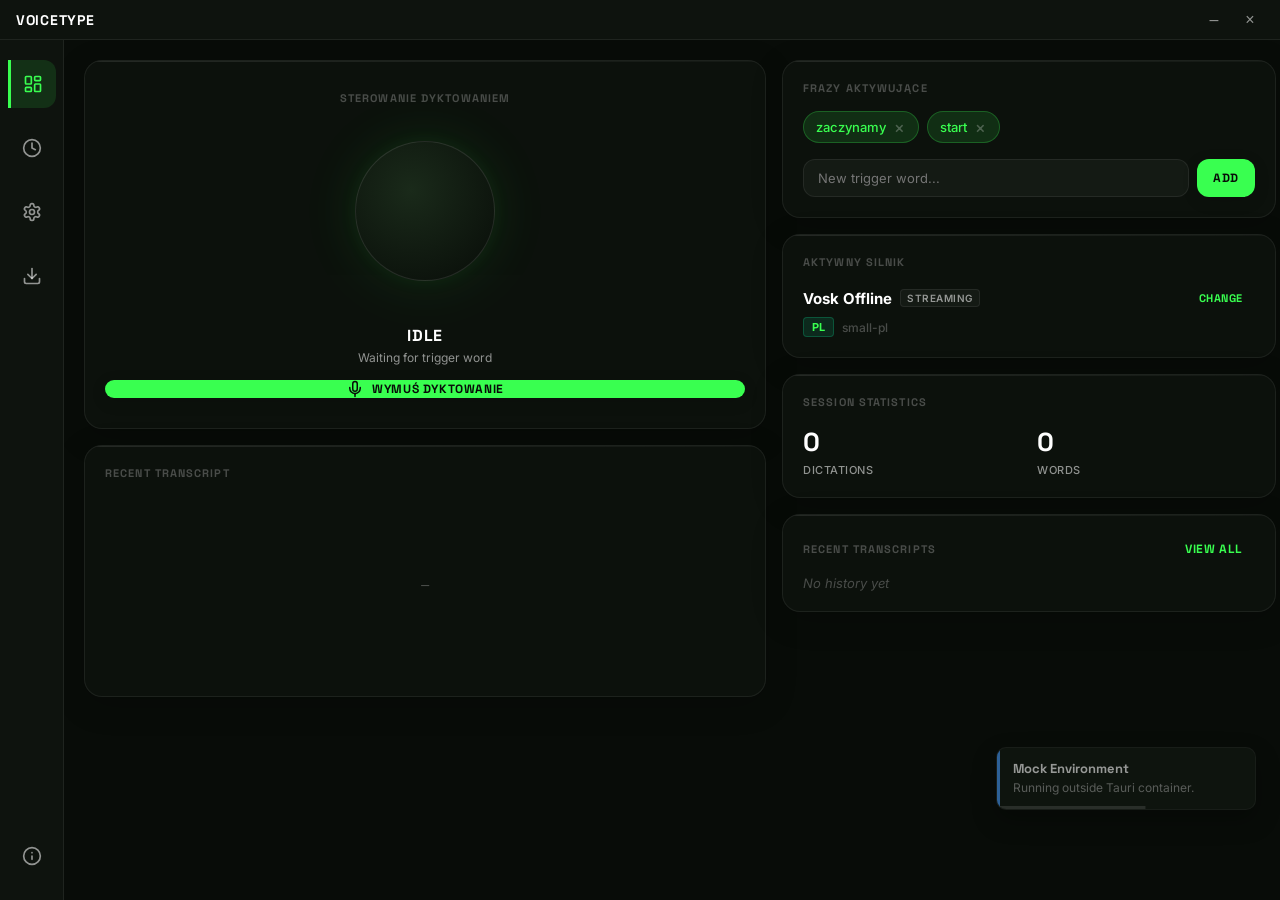
==== commit 63f0865e: "feat: redesign onboarding wizard with multi-language and auto space model selection Added support fo" ====
--- a/src/index.html
+++ b/src/index.html
@@ -1265,6 +1265,302 @@
         </div>
     </div>
 
+    <!-- Onboarding Setup Wizard Modal -->
+    <div class="onboarding-backdrop" id="onboarding-modal" style="display: none;">
+        <div class="onboarding-card">
+            <!-- Header (shared across steps) -->
+            <div class="onboarding-header">
+                <div class="onboard-logo-container">
+                    <div class="onboard-orb"></div>
+                </div>
+                <a href="#" id="onboard-skip-btn" class="onboard-skip-link" data-i18n="onboard.btn.skip">Poradzę sobie sam</a>
+            </div>
+
+            <!-- Body (switched by step) -->
+            <div class="onboarding-body">
+                <!-- STEP 1: UI Language Selection -->
+                <div class="onboarding-step active" data-step="1">
+                    <h2 class="modal-title" style="text-align: center; font-size: 20px; font-family: 'Space Grotesk', sans-serif;" data-i18n="onboard.welcome.title">Witaj w VoiceType</h2>
+                    <p style="text-align: center; font-size: 13px; color: var(--text-secondary); margin: 8px 0 16px 0;" data-i18n="onboard.welcome.subtitle">Skonfigurujmy Twój inteligentny asystent dyktowania w kilku krokach.</p>
+                    
+                    <h3 style="font-size: 11px; text-transform: uppercase; color: var(--text-muted); font-weight: 600; text-align: center; margin-top: 10px;" data-i18n="onboard.language.title">Wybierz język aplikacji (UI)</h3>
+                    <div class="onboard-lang-select-container">
+                        <button class="onboard-lang-btn" id="onboard-lang-en" data-lang="en">
+                            <svg viewBox="0 0 60 30" width="18" height="11" style="border-radius: 1px; display: inline-block; vertical-align: middle;"><rect width="60" height="30" fill="#012169"/><path d="M0,0 L60,30 M60,0 L0,30" stroke="#fff" stroke-width="6"/><path d="M0,0 L60,30 M60,0 L0,30" stroke="#c8102e" stroke-width="4"/><path d="M30,0 v30 M0,15 h60" stroke="#fff" stroke-width="10"/><path d="M30,0 v30 M0,15 h60" stroke="#c8102e" stroke-width="6"/></svg>
+                            English
+                        </button>
+                        <button class="onboard-lang-btn" id="onboard-lang-pl" data-lang="pl">
+                            <svg viewBox="0 0 16 10" width="18" height="11" style="border-radius: 1px; border: 1px solid rgba(255,255,255,0.15); display: inline-block; vertical-align: middle;"><rect width="16" height="5" fill="#ffffff"/><rect y="5" width="16" height="5" fill="#dc143c"/></svg>
+                            Polski
+                        </button>
+                    </div>
+                </div>
+
+                <!-- STEP 2: Engine Dictation Language Selection -->
+                <div class="onboarding-step" data-step="2">
+                    <h2 class="modal-title" style="text-align: center; font-size: 18px; font-family: 'Space Grotesk', sans-serif;" data-i18n="onboard.speech_lang.title">Wybierz język rozpoznawania mowy</h2>
+                    <p style="text-align: center; font-size: 12px; color: var(--text-secondary); margin: 6px 0 16px 0;" data-i18n="onboard.speech_lang.subtitle">Wybierz język, w którym będziesz dyktować tekst do aplikacji.</p>
+                    
+                    <div style="display: grid; grid-template-columns: repeat(3, 1fr); gap: 8px; margin-top: 16px;">
+                        <button class="onboard-lang-btn" id="onboard-speech-lang-pl" data-lang="pl">
+                            <svg viewBox="0 0 16 10" width="18" height="11" style="border-radius: 1px; border: 1px solid rgba(255,255,255,0.15); display: inline-block; vertical-align: middle;"><rect width="16" height="5" fill="#ffffff"/><rect y="5" width="16" height="5" fill="#dc143c"/></svg>
+                            Polski
+                        </button>
+                        <button class="onboard-lang-btn" id="onboard-speech-lang-en" data-lang="en">
+                            <svg viewBox="0 0 60 30" width="18" height="11" style="border-radius: 1px; display: inline-block; vertical-align: middle;"><rect width="60" height="30" fill="#012169"/><path d="M0,0 L60,30 M60,0 L0,30" stroke="#fff" stroke-width="6"/><path d="M0,0 L60,30 M60,0 L0,30" stroke="#c8102e" stroke-width="4"/><path d="M30,0 v30 M0,15 h60" stroke="#fff" stroke-width="10"/><path d="M30,0 v30 M0,15 h60" stroke="#c8102e" stroke-width="6"/></svg>
+                            English
+                        </button>
+                        <button class="onboard-lang-btn" id="onboard-speech-lang-de" data-lang="de">
+                            <svg viewBox="0 0 5 3" width="18" height="11" style="border-radius: 1px; border: 1px solid rgba(255,255,255,0.15); display: inline-block; vertical-align: middle;"><rect width="5" height="1" fill="#000"/><rect y="1" width="5" height="1" fill="#D00"/><rect y="2" width="5" height="1" fill="#FFCE00"/></svg>
+                            Deutsch
+                        </button>
+                        <button class="onboard-lang-btn" id="onboard-speech-lang-fr" data-lang="fr">
+                            <svg viewBox="0 0 3 2" width="18" height="11" style="border-radius: 1px; border: 1px solid rgba(255,255,255,0.15); display: inline-block; vertical-align: middle;"><rect width="1" height="2" fill="#002395"/><rect x="1" width="1" height="2" fill="#fff"/><rect x="2" width="1" height="2" fill="#ED2939"/></svg>
+                            Français
+                        </button>
+                        <button class="onboard-lang-btn" id="onboard-speech-lang-es" data-lang="es">
+                            <svg viewBox="0 0 3 2" width="18" height="11" style="border-radius: 1px; border: 1px solid rgba(255,255,255,0.15); display: inline-block; vertical-align: middle;"><rect width="3" height="2" fill="#C60B30"/><rect y="0.5" width="3" height="1" fill="#FFC72C"/></svg>
+                            Español
+                        </button>
+                        <button class="onboard-lang-btn" id="onboard-speech-lang-it" data-lang="it">
+                            <svg viewBox="0 0 3 2" width="18" height="11" style="border-radius: 1px; border: 1px solid rgba(255,255,255,0.15); display: inline-block; vertical-align: middle;"><rect width="1" height="2" fill="#009246"/><rect x="1" width="1" height="2" fill="#fff"/><rect x="2" width="1" height="2" fill="#ce2b37"/></svg>
+                            Italiano
+                        </button>
+                        <button class="onboard-lang-btn" id="onboard-speech-lang-ru" data-lang="ru">
+                            <svg viewBox="0 0 3 2" width="18" height="11" style="border-radius: 1px; border: 1px solid rgba(255,255,255,0.15); display: inline-block; vertical-align: middle;"><rect width="3" height="2" fill="#fff"/><rect y="0.66" width="3" height="1.34" fill="#0039A6"/><rect y="1.33" width="3" height="0.67" fill="#D52B1E"/></svg>
+                            Русский
+                        </button>
+                    </div>
+                </div>
+
+                <!-- STEP 3: Category (Offline vs Cloud) -->
+                <div class="onboarding-step" data-step="3">
+                    <h2 class="modal-title" style="font-size: 18px; font-family: 'Space Grotesk', sans-serif;" data-i18n="onboard.category.title">Wybierz tryb dyktowania</h2>
+                    <p style="font-size: 12px; color: var(--text-secondary); margin: 4px 0 12px 0;" data-i18n="onboard.category.subtitle">Wybierz, czy rozpoznawanie mowy ma działać lokalnie, czy przez API w chmurze.</p>
+                    
+                    <div class="onboard-options-grid">
+                        <div class="onboard-option-card active" id="onboard-category-offline" data-category="offline">
+                            <span class="onboard-option-card-title" data-i18n="onboard.category.offline">Silnik lokalny (Offline)</span>
+                            <span class="onboard-option-card-desc" data-i18n="onboard.category.offline_desc">Działa w 100% lokalnie na Twoim komputerze. Pełna prywatność i brak wymogu internetu.</span>
+                        </div>
+                        <div class="onboard-option-card" id="onboard-category-cloud" data-category="cloud">
+                            <span class="onboard-option-card-title" data-i18n="onboard.category.cloud">Silnik chmurowy (Cloud)</span>
+                            <span class="onboard-option-card-desc" data-i18n="onboard.category.cloud_desc">Korzysta z zewnętrznych API. Bardzo szybki, lekki i niezwykle dokładny.</span>
+                        </div>
+                    </div>
+                </div>
+
+                <!-- STEP 4: Setup (Cloud Keys OR Offline Profile Selection) -->
+                <div class="onboarding-step" data-step="4">
+                    <!-- Cloud Setup Panel -->
+                    <div id="onboard-cloud-setup-section" style="display: none; flex-direction: column; height: 100%;">
+                        <h2 class="modal-title" style="font-size: 18px; font-family: 'Space Grotesk', sans-serif;" data-i18n="onboard.cloud.title">Konfiguracja API w chmurze</h2>
+                        <p style="font-size: 12px; color: var(--text-secondary); margin: 4px 0 12px 0;" data-i18n="onboard.cloud.subtitle">Wybierz dostawcę, wprowadź klucz API i przetestuj połączenie.</p>
+                        
+                        <div class="cloud-setup-container" style="display: flex; flex-direction: column; gap: 10px; margin-top: 8px;">
+                            <div style="display: flex; flex-direction: column; gap: 4px;">
+                                <label class="input-label" data-i18n="onboard.cloud.select_provider">Wybierz dostawcę chmurowego</label>
+                                <select id="onboard-cloud-provider" class="input-field" style="width: 100%; padding: 10px 12px; border-radius: 8px; background: rgba(30, 41, 59, 0.5); color: var(--text-primary); border: 1px solid rgba(255, 255, 255, 0.15);">
+                                    <option value="deepgram">Deepgram (Nova-2)</option>
+                                    <option value="assemblyai">AssemblyAI</option>
+                                    <option value="openai">OpenAI Whisper</option>
+                                    <option value="google">Google Speech-to-Text</option>
+                                    <option value="azure">Azure Speech Services</option>
+                                </select>
+                            </div>
+                            
+                            <div id="onboard-cloud-api-key-container" style="display: flex; flex-direction: column; gap: 4px;">
+                                <label class="input-label" data-i18n="onboard.cloud.api_key">Klucz API</label>
+                                <input type="password" id="onboard-cloud-api-key-input" class="input-field" placeholder="Paste your API key here" style="width: 100%; padding: 10px 12px; border-radius: 8px;">
+                            </div>
+
+                            <div id="onboard-cloud-extra-container" style="display: none; flex-direction: column; gap: 4px;">
+                                <label class="input-label" id="onboard-cloud-extra-label">Extra Setting</label>
+                                <input type="text" id="onboard-cloud-extra-input" class="input-field" placeholder="Value" style="width: 100%; padding: 10px 12px; border-radius: 8px;">
+                            </div>
+
+                            <div style="margin-top: 8px;">
+                                <button type="button" class="btn-primary" id="btn-onboard-cloud-test" style="width: 100%; height: 38px; border-radius: 8px; display: flex; align-items: center; justify-content: center; gap: 8px; background: rgba(16, 185, 129, 0.15); border: 1px solid rgba(16, 185, 129, 0.3); color: var(--accent-green); font-weight: 600;">
+                                    <span data-i18n="onboard.cloud.btn_test">Testuj połączenie</span>
+                                </button>
+                                <div id="onboard-cloud-test-status" style="font-size: 11px; text-align: center; margin-top: 6px; font-weight: 600; display: none;"></div>
+                            </div>
+                        </div>
+                    </div>
+
+                    <!-- Offline Setup Panel -->
+                    <div id="onboard-offline-setup-section" style="display: none; flex-direction: column; height: 100%;">
+                        <h2 class="modal-title" style="font-size: 18px; font-family: 'Space Grotesk', sans-serif;" data-i18n="onboard.offline.title">Wybór silnika lokalnego</h2>
+                        <p style="font-size: 12px; color: var(--text-secondary); margin: 4px 0 10px 0;" data-i18n="onboard.offline.subtitle">Wykryliśmy parametry komputera, aby polecić najlepszy profil.</p>
+                        
+                        <!-- GPU banner -->
+                        <div id="onboard-offline-gpu-status" class="gpu-status-banner" style="display: none; margin-bottom: 8px;"></div>
+                        
+                        <!-- Profile selection -->
+                        <div class="onboard-profile-grid" style="display: grid; grid-template-columns: repeat(3, 1fr); gap: 8px; margin-bottom: 10px;">
+                            <div class="onboard-profile-card" id="onboard-profile-low" data-profile="low">
+                                <span class="profile-card-title" data-i18n="onboard.offline.profile_low">Słaby PC</span>
+                                <span class="profile-card-badge">Vosk</span>
+                            </div>
+                            <div class="onboard-profile-card" id="onboard-profile-mid" data-profile="mid">
+                                <span class="profile-card-title" data-i18n="onboard.offline.profile_mid">Średni PC</span>
+                                <span class="profile-card-badge">Whisper.cpp</span>
+                            </div>
+                            <div class="onboard-profile-card" id="onboard-profile-high" data-profile="high">
+                                <span class="profile-card-title" data-i18n="onboard.offline.profile_high">Mocny PC</span>
+                                <span class="profile-card-badge">F-Whisper</span>
+                            </div>
+                        </div>
+
+                        <!-- Sub-select engine (optional/dynamic) -->
+                        <div id="onboard-profile-mid-engines" style="display: none; margin-bottom: 8px; align-items: center; justify-content: space-between; gap: 8px;">
+                            <span class="input-label" style="font-size: 11px;">Silnik mowy:</span>
+                            <select id="onboard-offline-engine-select" class="input-field" style="width: auto; padding: 4px 10px; border-radius: 6px; font-size: 12px;">
+                                <option value="whisper">Whisper.cpp</option>
+                                <option value="sherpa_onnx">Sherpa-ONNX</option>
+                            </select>
+                        </div>
+                    </div>
+                </div>
+
+                <!-- STEP 5: Offline Model Search & Matching (Offline only) -->
+                <div class="onboarding-step" data-step="5">
+                    <h2 class="modal-title" style="font-size: 18px; font-family: 'Space Grotesk', sans-serif;" data-i18n="onboard.offline.title">Dobór modelu mowy</h2>
+                    <p style="font-size: 12px; color: var(--text-secondary); margin: 4px 0 10px 0;" data-i18n="onboard.offline.subtitle">Dobierzmy odpowiedni rozmiar modelu dla optymalnej jakości.</p>
+                    
+                    <!-- Free disk space banner -->
+                    <div class="gpu-status-banner" id="onboard-offline-disk-banner" style="margin-bottom: 12px; display: flex; align-items: center; gap: 6px; justify-content: space-between;">
+                        <span data-i18n="onboard.offline.free_space_label">Dostępne miejsce na dysku:</span>
+                        <span id="onboard-offline-free-space" style="font-family: 'JetBrains Mono', monospace; font-weight: 700;">-</span>
+                    </div>
+
+                    <!-- Auto-select checkbox -->
+                    <div style="display: flex; align-items: center; gap: 10px; margin-bottom: 12px; background: rgba(255,255,255,0.015); border: 1px solid var(--border-subtle); padding: 10px 14px; border-radius: 10px;">
+                        <input type="checkbox" id="onboard-offline-auto-space" checked style="width: 16px; height: 16px; accent-color: var(--accent-green); cursor: pointer;">
+                        <label for="onboard-offline-auto-space" style="font-size: 12px; font-weight: 600; cursor: pointer; user-select: none;" data-i18n="onboard.offline.auto_space_checkbox">Dobierz model automatycznie na podstawie wolnego miejsca (Zalecane)</label>
+                    </div>
+
+                    <!-- GB Limit selection (manually toggled) -->
+                    <div id="onboard-offline-manual-limit-container" style="display: none; flex-direction: column; gap: 6px; margin-bottom: 12px;">
+                        <label class="input-label" style="font-size: 11px;" data-i18n="onboard.offline.gb_limit_label">Maksymalny rozmiar modelu mowy:</label>
+                        <div class="gb-quick-select" style="display: flex; gap: 6px; justify-content: space-between;">
+                            <button type="button" class="gb-pill-btn" data-gb="0.1">0.1 GB</button>
+                            <button type="button" class="gb-pill-btn" data-gb="0.5">0.5 GB</button>
+                            <button type="button" class="gb-pill-btn active" data-gb="1.0">1.0 GB</button>
+                            <button type="button" class="gb-pill-btn" data-gb="1.5">1.5 GB</button>
+                            <button type="button" class="gb-pill-btn" data-gb="2.0">2.0 GB</button>
+                            <button type="button" class="gb-pill-btn" data-gb="3.0">3.0 GB</button>
+                        </div>
+                    </div>
+
+                    <!-- Matched Model Info -->
+                    <div class="onboard-matched-model-box" id="onboard-offline-matched-box">
+                        <div class="matched-model-header" style="font-size: 11px; text-transform: uppercase; color: var(--text-muted); font-weight: 700;" data-i18n="onboard.offline.matched_model">Dopasowany model mowy:</div>
+                        <div id="onboard-offline-matched-name" class="matched-model-name" style="font-size: 13px; font-weight: 700; color: var(--accent-green); margin-top: 2px;">-</div>
+                        <div id="onboard-offline-matched-size" class="matched-model-size" style="font-size: 11px; color: var(--text-secondary); margin-top: 1px;">-</div>
+                    </div>
+
+                    <!-- 10% Upgrade recommendation prompt -->
+                    <div class="onboard-upgrade-prompt" id="onboard-offline-upgrade-prompt" style="display: none; margin-top: 8px;">
+                        <div class="upgrade-prompt-icon">💡</div>
+                        <div class="upgrade-prompt-body">
+                            <span class="upgrade-prompt-title" data-i18n="onboard.offline.upgrade_title">Rekomendacja ulepszenia modelu</span>
+                            <span class="upgrade-prompt-text" id="onboard-offline-upgrade-text">-</span>
+                            <div style="display: flex; gap: 8px; margin-top: 6px;">
+                                <button type="button" class="btn-primary" id="onboard-offline-btn-upgrade" style="padding: 4px 10px; border-radius: 6px; font-size: 11px;" data-i18n="onboard.offline.btn_upgrade">Tak, wybierz lepszy</button>
+                                <button type="button" class="btn-secondary" id="onboard-offline-btn-stay" style="padding: 4px 10px; border-radius: 6px; font-size: 11px;" data-i18n="onboard.offline.btn_stay">Nie, zostań przy limicie</button>
+                            </div>
+                        </div>
+                    </div>
+                </div>
+
+                <!-- STEP 6: Download Speech Model -->
+                <div class="onboarding-step" data-step="6">
+                    <div id="onboard-model-download-section" style="display: flex; flex-direction: column; height: 100%;">
+                        <h2 class="modal-title" style="font-size: 18px; font-family: 'Space Grotesk', sans-serif;" data-i18n="onboard.model.title">Pobieranie modelu mowy</h2>
+                        <p style="font-size: 12px; color: var(--text-secondary); margin: 4px 0 12px 0;" data-i18n="onboard.model.desc">Pobieranie wybranego modelu offline. Może to zająć kilka minut w zależności od rozmiaru.</p>
+                        
+                        <div class="onboard-download-box">
+                            <div style="display: flex; justify-content: space-between; align-items: center; margin-bottom: 6px;">
+                                <span id="onboard-download-status-text" style="font-size: 13px; font-weight: 600;" data-i18n="onboard.model.btn_download">Rozpocznij pobieranie</span>
+                                <span id="onboard-download-percentage" style="font-size: 13px; font-family: 'JetBrains Mono', monospace; font-weight: 700; color: var(--accent-green); display: none;">0%</span>
+                            </div>
+                            <div class="onboard-progress-bar-container" id="onboard-download-progress-container" style="display: none; margin-bottom: 12px;">
+                                <div class="onboard-progress-bar-fill" id="onboard-download-progress-fill"></div>
+                            </div>
+                            <button class="btn-primary" id="btn-onboard-download-model" style="width: 100%; height: 40px; border-radius: 8px; display: flex; align-items: center; justify-content: center; gap: 8px;" data-i18n="onboard.model.btn_download">
+                                <svg width="16" height="16" viewBox="0 0 24 24" fill="none" stroke="currentColor" stroke-width="2.5" stroke-linecap="round" stroke-linejoin="round"><path d="M21 15v4a2 2 0 0 1-2 2H5a2 2 0 0 1-2-2v-4"></path><polyline points="7 10 12 15 17 10"></polyline><line x1="12" y1="15" x2="12" y2="3"></line></svg>
+                                <span data-i18n="onboard.model.btn_download">Rozpocznij pobieranie</span>
+                            </button>
+                        </div>
+                    </div>
+                </div>
+
+                <!-- STEP 7: Preferences -->
+                <div class="onboarding-step" data-step="7">
+                    <h2 class="modal-title" style="font-size: 18px; font-family: 'Space Grotesk', sans-serif;" data-i18n="onboard.prefs.title">Preferencje startowe</h2>
+                    <p style="font-size: 12px; color: var(--text-secondary); margin: 4px 0 12px 0;" data-i18n="onboard.prefs.subtitle">Skonfiguruj sposób działania aplikacji.</p>
+                    
+                    <div class="onboard-prefs-list">
+                        <label class="checkbox-container">
+                            <input type="checkbox" id="onboard-pref-autostart" checked>
+                            <span class="checkbox-label" data-i18n="onboard.prefs.autostart">Uruchamiaj automatycznie przy starcie Windows</span>
+                        </label>
+                        <label class="checkbox-container">
+                            <input type="checkbox" id="onboard-pref-minimized" checked>
+                            <span class="checkbox-label" data-i18n="onboard.prefs.minimized">Uruchom zminiaturyzowany w zasobniku</span>
+                        </label>
+                    </div>
+                </div>
+
+                <!-- STEP 8: Summary & Finish -->
+                <div class="onboarding-step" data-step="8">
+                    <h2 class="modal-title" style="font-size: 18px; font-family: 'Space Grotesk', sans-serif; text-align: center;" data-i18n="onboard.finish.title">Konfiguracja zakończona!</h2>
+                    <p style="font-size: 12px; color: var(--text-secondary); text-align: center; margin: 4px 0 12px 0;" data-i18n="onboard.finish.subtitle">VoiceType jest skonfigurowany i gotowy do zapisu Twojego głosu.</p>
+                    
+                    <div class="onboard-summary-box">
+                        <div class="onboard-summary-row">
+                            <span class="onboard-summary-label" data-i18n="onboard.finish.summary.lang">Język interfejsu:</span>
+                            <span class="onboard-summary-value" id="onboard-summary-lang">Polski</span>
+                        </div>
+                        <div class="onboard-summary-row">
+                            <span class="onboard-summary-label" data-i18n="onboard.finish.summary.speech_lang">Język dyktowania:</span>
+                            <span class="onboard-summary-value" id="onboard-summary-speech-lang">Polski</span>
+                        </div>
+                        <div class="onboard-summary-row">
+                            <span class="onboard-summary-label" data-i18n="onboard.finish.summary.engine">Silnik mowy:</span>
+                            <span class="onboard-summary-value" id="onboard-summary-engine">Vosk Offline</span>
+                        </div>
+                        <div class="onboard-summary-row" id="onboard-summary-model-row">
+                            <span class="onboard-summary-label" data-i18n="onboard.finish.summary.model">Model mowy:</span>
+                            <span class="onboard-summary-value" id="onboard-summary-model">-</span>
+                        </div>
+                        <div class="onboard-summary-row">
+                            <span class="onboard-summary-label" data-i18n="onboard.finish.summary.autostart">Autostart:</span>
+                            <span class="onboard-summary-value" id="onboard-summary-autostart">Włączony</span>
+                        </div>
+                    </div>
+                </div>
+            </div>
+
+            <!-- Footer (shared across steps) -->
+            <div class="onboarding-footer">
+                <button class="btn-secondary" id="btn-onboard-prev" style="visibility: hidden;" data-i18n="onboard.btn.prev">Wstecz</button>
+                <div class="onboard-dots">
+                    <span class="onboard-dot active" data-step-dot="1"></span>
+                    <span class="onboard-dot" data-step-dot="2"></span>
+                    <span class="onboard-dot" data-step-dot="3"></span>
+                    <span class="onboard-dot" data-step-dot="4"></span>
+                    <span class="onboard-dot" data-step-dot="5"></span>
+                    <span class="onboard-dot" data-step-dot="6"></span>
+                    <span class="onboard-dot" data-step-dot="7"></span>
+                    <span class="onboard-dot" data-step-dot="8"></span>
+                </div>
+                <button class="btn-primary" id="btn-onboard-next" data-i18n="onboard.btn.next">Dalej</button>
+            </div>
+        </div>
+    </div>
+
     <!-- Toast Notifications Container -->
     <div class="toast-container" id="toast-container"></div>
 
--- a/src/styles/app.css
+++ b/src/styles/app.css
@@ -1820,3 +1820,429 @@
   border-left: 3px solid var(--accent-green);
 }
 
+/* Onboarding Wizard Modal Overlay */
+.onboarding-backdrop {
+  position: fixed;
+  top: 0;
+  left: 0;
+  right: 0;
+  bottom: 0;
+  background: rgba(4, 6, 4, 0.85);
+  backdrop-filter: blur(20px);
+  -webkit-backdrop-filter: blur(20px);
+  z-index: 500000;
+  display: flex;
+  align-items: center;
+  justify-content: center;
+  animation: modal-fade-in 0.4s cubic-bezier(0.16, 1, 0.3, 1) forwards;
+}
+
+.onboarding-card {
+  width: 600px;
+  height: 480px;
+  background: rgba(14, 20, 14, 0.95);
+  border: 1px solid rgba(57, 255, 80, 0.15);
+  box-shadow: 0 20px 60px rgba(57, 255, 80, 0.1), inset 0 1px 1px rgba(255, 255, 255, 0.05);
+  border-radius: 18px;
+  display: flex;
+  flex-direction: column;
+  overflow: hidden;
+  position: relative;
+}
+
+/* Glow effects in card background */
+.onboarding-card::before {
+  content: '';
+  position: absolute;
+  top: -150px;
+  left: 50%;
+  transform: translateX(-50%);
+  width: 300px;
+  height: 200px;
+  background: radial-gradient(circle, rgba(57, 255, 80, 0.12) 0%, rgba(57, 255, 80, 0) 70%);
+  pointer-events: none;
+}
+
+.onboarding-header {
+  padding: 24px 32px 12px 32px;
+  flex-shrink: 0;
+}
+
+.onboarding-body {
+  padding: 0 32px;
+  flex: 1;
+  overflow-y: auto;
+  position: relative;
+}
+
+.onboarding-footer {
+  padding: 20px 32px 24px 32px;
+  border-top: 1px solid var(--border-subtle);
+  display: flex;
+  justify-content: space-between;
+  align-items: center;
+  flex-shrink: 0;
+}
+
+/* Step container and animations */
+.onboarding-step {
+  display: none;
+  flex-direction: column;
+  height: 100%;
+}
+
+.onboarding-step.active {
+  display: flex;
+  animation: step-slide-in 0.35s cubic-bezier(0.16, 1, 0.3, 1) forwards;
+}
+
+@keyframes step-slide-in {
+  from {
+    opacity: 0;
+    transform: translateY(10px);
+  }
+  to {
+    opacity: 1;
+    transform: translateY(0);
+  }
+}
+
+/* Onboarding specific elements */
+.onboard-logo-container {
+  display: flex;
+  justify-content: center;
+  margin-bottom: 12px;
+}
+
+.onboard-orb {
+  width: 54px;
+  height: 54px;
+  border-radius: 50%;
+  background: radial-gradient(circle, #39ff50 0%, #15803d 100%);
+  box-shadow: 0 0 25px rgba(57, 255, 80, 0.5);
+  animation: onboard-orb-pulse 2s infinite ease-in-out;
+}
+
+@keyframes onboard-orb-pulse {
+  0%, 100% {
+    transform: scale(1);
+    box-shadow: 0 0 20px rgba(57, 255, 80, 0.4);
+  }
+  50% {
+    transform: scale(1.05);
+    box-shadow: 0 0 35px rgba(57, 255, 80, 0.7);
+  }
+}
+
+/* Onboarding option choices grid */
+.onboard-options-grid {
+  display: grid;
+  grid-template-columns: repeat(2, 1fr);
+  gap: 16px;
+  margin-top: 14px;
+}
+
+.onboard-option-card {
+  background: rgba(255, 255, 255, 0.02);
+  border: 1px solid var(--border-subtle);
+  border-radius: 12px;
+  padding: 16px;
+  cursor: pointer;
+  transition: all 0.25s ease;
+  display: flex;
+  flex-direction: column;
+  gap: 8px;
+}
+
+.onboard-option-card:hover {
+  background: rgba(255, 255, 255, 0.04);
+  border-color: rgba(57, 255, 80, 0.3);
+}
+
+.onboard-option-card.active {
+  background: var(--accent-green-dim);
+  border-color: var(--accent-green);
+  box-shadow: 0 0 15px rgba(57, 255, 80, 0.15);
+}
+
+.onboard-option-card-title {
+  font-family: 'Space Grotesk', sans-serif;
+  font-weight: 700;
+  font-size: 14px;
+  color: var(--text-primary);
+}
+
+.onboard-option-card-desc {
+  font-size: 11px;
+  color: var(--text-secondary);
+  line-height: 1.4;
+}
+
+/* Language selector button in onboarding */
+.onboard-lang-select-container {
+  display: flex;
+  justify-content: center;
+  gap: 14px;
+  margin-top: 24px;
+}
+
+.onboard-lang-btn {
+  background: rgba(255, 255, 255, 0.02);
+  border: 1px solid var(--border-subtle);
+  border-radius: 12px;
+  padding: 12px 20px;
+  cursor: pointer;
+  transition: all 0.25s ease;
+  display: flex;
+  align-items: center;
+  gap: 10px;
+  font-family: 'Space Grotesk', sans-serif;
+  font-weight: 700;
+  font-size: 14px;
+  color: var(--text-secondary);
+}
+
+.onboard-lang-btn:hover {
+  border-color: rgba(57, 255, 80, 0.3);
+  color: var(--text-primary);
+}
+
+.onboard-lang-btn.active {
+  background: var(--accent-green-dim);
+  border-color: var(--accent-green);
+  color: var(--text-primary);
+  box-shadow: 0 0 15px rgba(57, 255, 80, 0.15);
+}
+
+/* Download box styles */
+.onboard-download-box {
+  background: rgba(255, 255, 255, 0.02);
+  border: 1px solid var(--border-subtle);
+  border-radius: 12px;
+  padding: 18px;
+  margin-top: 14px;
+  display: flex;
+  flex-direction: column;
+  gap: 14px;
+}
+
+.onboard-progress-bar-container {
+  width: 100%;
+  height: 6px;
+  background: rgba(255, 255, 255, 0.05);
+  border-radius: 3px;
+  overflow: hidden;
+  position: relative;
+}
+
+.onboard-progress-bar-fill {
+  width: 0%;
+  height: 100%;
+  background: linear-gradient(90deg, #10b981, #39ff50);
+  border-radius: 3px;
+  transition: width 0.2s ease;
+}
+
+/* Checklist / Preferences styles */
+.onboard-prefs-list {
+  display: flex;
+  flex-direction: column;
+  gap: 14px;
+  margin-top: 18px;
+}
+
+/* Finish Summary box */
+.onboard-summary-box {
+  background: rgba(255, 255, 255, 0.02);
+  border: 1px solid var(--border-subtle);
+  border-radius: 12px;
+  padding: 16px 20px;
+  margin-top: 18px;
+  display: flex;
+  flex-direction: column;
+  gap: 10px;
+  font-size: 13px;
+}
+
+.onboard-summary-row {
+  display: flex;
+  justify-content: space-between;
+}
+
+.onboard-summary-label {
+  color: var(--text-secondary);
+}
+
+.onboard-summary-value {
+  font-weight: 600;
+  color: var(--text-primary);
+}
+
+/* Onboarding indicator dots in footer */
+.onboard-dots {
+  display: flex;
+  gap: 6px;
+}
+
+.onboard-dot {
+  width: 6px;
+  height: 6px;
+  border-radius: 50%;
+  background: rgba(255, 255, 255, 0.15);
+  transition: all 0.3s ease;
+}
+
+.onboard-dot.active {
+  background: var(--accent-green);
+  width: 16px;
+  border-radius: 3px;
+  box-shadow: 0 0 8px var(--accent-green);
+}
+
+/* Redesigned Onboarding Elements */
+.onboard-skip-link {
+  position: absolute;
+  top: 24px;
+  right: 32px;
+  font-size: 12px;
+  color: var(--text-muted);
+  text-decoration: none;
+  font-weight: 600;
+  transition: color 0.2s;
+}
+
+.onboard-skip-link:hover {
+  color: var(--accent-green);
+  text-shadow: 0 0 6px rgba(57, 255, 80, 0.3);
+}
+
+.gpu-status-banner {
+  padding: 8px 12px;
+  border-radius: 8px;
+  font-size: 11px;
+  font-weight: 600;
+  line-height: 1.4;
+  background: rgba(16, 185, 129, 0.08);
+  border: 1px solid rgba(16, 185, 129, 0.2);
+  color: var(--accent-green);
+  display: flex;
+  align-items: center;
+  gap: 6px;
+}
+
+.gpu-status-banner.no-gpu {
+  background: rgba(245, 158, 11, 0.08);
+  border-color: rgba(245, 158, 11, 0.2);
+  color: #f59e0b;
+}
+
+.onboard-profile-card {
+  background: rgba(255, 255, 255, 0.02);
+  border: 1px solid var(--border-subtle);
+  border-radius: 8px;
+  padding: 10px 6px;
+  cursor: pointer;
+  text-align: center;
+  transition: all 0.2s;
+  display: flex;
+  flex-direction: column;
+  align-items: center;
+  gap: 4px;
+}
+
+.onboard-profile-card:hover {
+  border-color: rgba(57, 255, 80, 0.25);
+  background: rgba(255, 255, 255, 0.04);
+}
+
+.onboard-profile-card.active {
+  background: var(--accent-green-dim);
+  border-color: var(--accent-green);
+  box-shadow: 0 0 10px rgba(57, 255, 80, 0.1);
+}
+
+.profile-card-title {
+  font-size: 11px;
+  font-weight: 700;
+  color: var(--text-primary);
+}
+
+.profile-card-badge {
+  font-size: 9px;
+  background: rgba(255, 255, 255, 0.06);
+  padding: 2px 6px;
+  border-radius: 4px;
+  color: var(--text-secondary);
+  font-weight: 600;
+}
+
+.onboard-profile-card.active .profile-card-badge {
+  background: rgba(57, 255, 80, 0.15);
+  color: var(--accent-green);
+}
+
+.gb-pill-btn {
+  flex: 1;
+  background: rgba(255, 255, 255, 0.02);
+  border: 1px solid var(--border-subtle);
+  color: var(--text-secondary);
+  padding: 6px 0;
+  border-radius: 6px;
+  cursor: pointer;
+  font-size: 11px;
+  font-family: 'JetBrains Mono', monospace;
+  font-weight: 700;
+  transition: all 0.2s;
+}
+
+.gb-pill-btn:hover {
+  border-color: rgba(57, 255, 80, 0.25);
+  color: var(--text-primary);
+}
+
+.gb-pill-btn.active {
+  background: var(--accent-green);
+  border-color: var(--accent-green);
+  color: #0b130b;
+  box-shadow: 0 0 8px rgba(57, 255, 80, 0.3);
+}
+
+.onboard-matched-model-box {
+  background: rgba(255, 255, 255, 0.01);
+  border: 1px dashed var(--border-subtle);
+  border-radius: 8px;
+  padding: 8px 12px;
+}
+
+.onboard-upgrade-prompt {
+  display: flex;
+  gap: 8px;
+  background: rgba(57, 255, 80, 0.05);
+  border: 1px solid rgba(57, 255, 80, 0.15);
+  border-radius: 8px;
+  padding: 10px;
+}
+
+.upgrade-prompt-icon {
+  font-size: 14px;
+}
+
+.upgrade-prompt-body {
+  display: flex;
+  flex-direction: column;
+}
+
+.upgrade-prompt-title {
+  font-size: 10px;
+  font-weight: 700;
+  color: var(--accent-green);
+  text-transform: uppercase;
+}
+
+.upgrade-prompt-text {
+  font-size: 11px;
+  color: var(--text-secondary);
+  line-height: 1.35;
+  margin-top: 2px;
+}
+
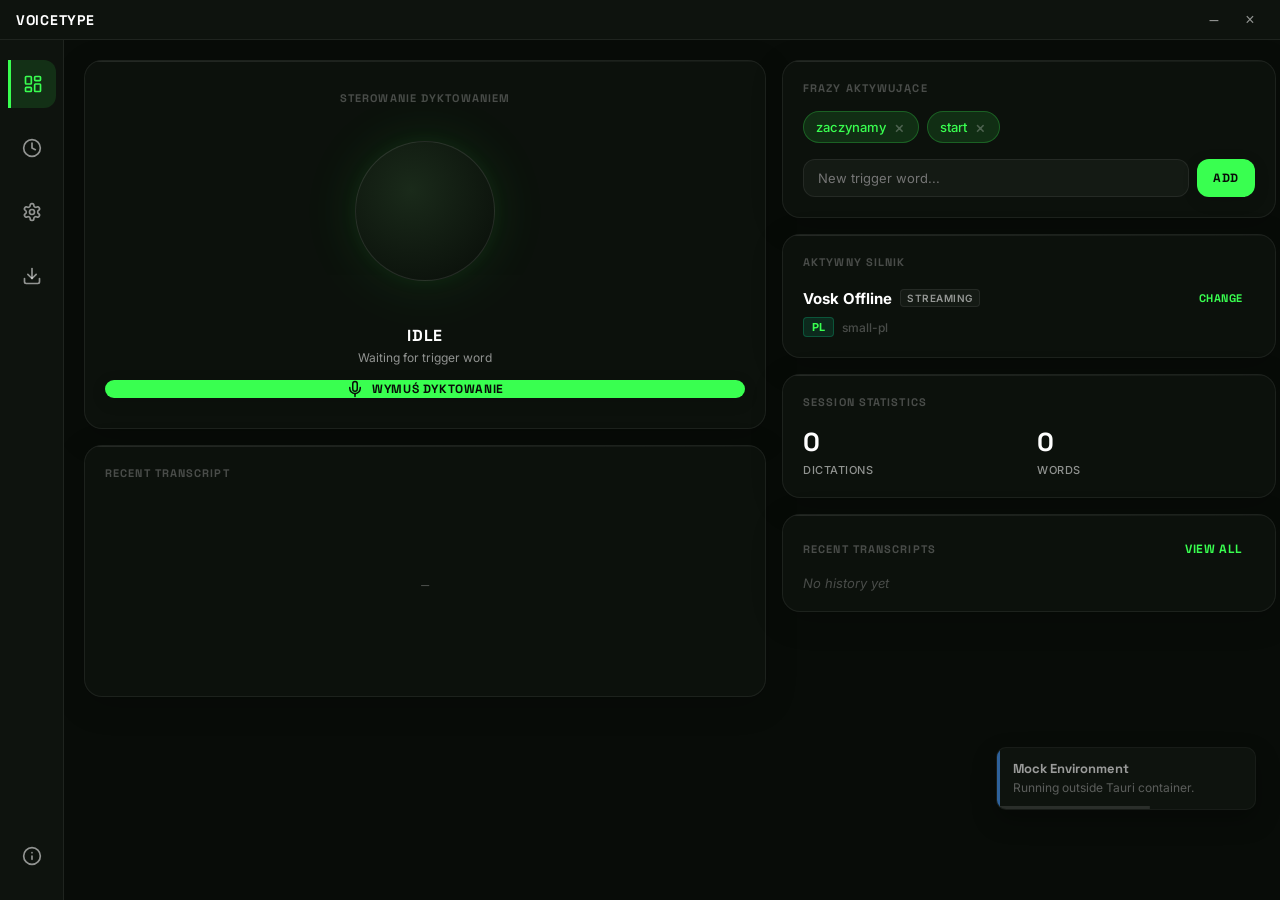
==== commit 9c2fbcc0: "feat: add startup changelog modal and unified dev override configuration - Introduce a startup chang" ====
--- a/src/index.html
+++ b/src/index.html
@@ -1265,6 +1265,30 @@
         </div>
     </div>
 
+    <!-- Startup Changelog Modal -->
+    <div class="modal-backdrop" id="startup-changelog-modal" style="display: none; z-index: 100000;">
+        <div class="modal-card" style="max-width: 600px; width: 90%; border: 1px solid var(--border-subtle); background: var(--bg-elevated); box-shadow: 0 20px 50px rgba(0,0,0,0.5);">
+            <div style="display: flex; align-items: center; justify-content: space-between; border-bottom: 1px solid var(--border-subtle); padding-bottom: 14px; margin-bottom: 16px;">
+                <div style="display: flex; align-items: center; gap: 10px;">
+                    <svg xmlns="http://www.w3.org/2000/svg" width="22" height="22" viewBox="0 0 24 24" fill="none" stroke="var(--accent-green)" stroke-width="2" stroke-linecap="round" stroke-linejoin="round" class="lucide lucide-sparkles"><path d="m12 3-1.912 5.813a2 2 0 0 1-1.275 1.275L3 12l5.813 1.912a2 2 0 0 1 1.275 1.275L12 21l1.912-5.813a2 2 0 0 1 1.275-1.275L21 12l-5.813-1.912a2 2 0 0 1-1.275-1.275Z"/><path d="m5 3 1 2.5L8.5 6 6 7 5 9.5 4 7 1.5 6 4 5Z"/><path d="m19 17 1 2.5 2.5.5-2.5 1-1 2.5-1-2.5-2.5-1 2.5-1Z"/></svg>
+                    <div class="modal-title" style="margin: 0; font-family: 'Space Grotesk', sans-serif; font-size: 18px; font-weight: 800; color: var(--text-primary);" data-i18n="about.changelog.startup_title">Co nowego w VoiceType</div>
+                </div>
+                <button id="btn-startup-changelog-close-x" style="background: none; border: none; color: var(--text-muted); font-size: 22px; cursor: pointer; padding: 0 4px; line-height: 1;" data-i18n="btn.close" data-i18n-attr="title" title="Zamknij">×</button>
+            </div>
+            <div id="startup-changelog-subtitle" style="font-size: 13px; color: var(--text-muted); margin-bottom: 14px; font-weight: 500;">
+                Zaktualizowano aplikację do wersji v0.1.5-beta.0. Oto lista zmian:
+            </div>
+            <div class="modal-body" style="display: flex; flex-direction: column; gap: 14px; max-height: 380px; overflow-y: auto; padding-right: 6px; border-radius: 6px; background: rgba(0,0,0,0.15); padding: 12px; border: 1px solid var(--border-subtle);">
+                <div id="startup-changelog-content" style="font-size: 13px; color: var(--text-secondary); line-height: 1.6;">
+                    <!-- Changelog body parsed markdown will go here -->
+                </div>
+            </div>
+            <div style="display: flex; justify-content: flex-end; margin-top: 20px; border-top: 1px solid var(--border-subtle); padding-top: 14px;">
+                <button class="btn-primary" id="btn-startup-changelog-close" style="padding: 10px 24px; font-family: 'Space Grotesk', sans-serif; font-weight: 700; font-size: 13px; border-radius: 8px; cursor: pointer;" data-i18n="about.changelog.startup_btn_close">Rozumiem!</button>
+            </div>
+        </div>
+    </div>
+
     <!-- Onboarding Setup Wizard Modal -->
     <div class="onboarding-backdrop" id="onboarding-modal" style="display: none;">
         <div class="onboarding-card">
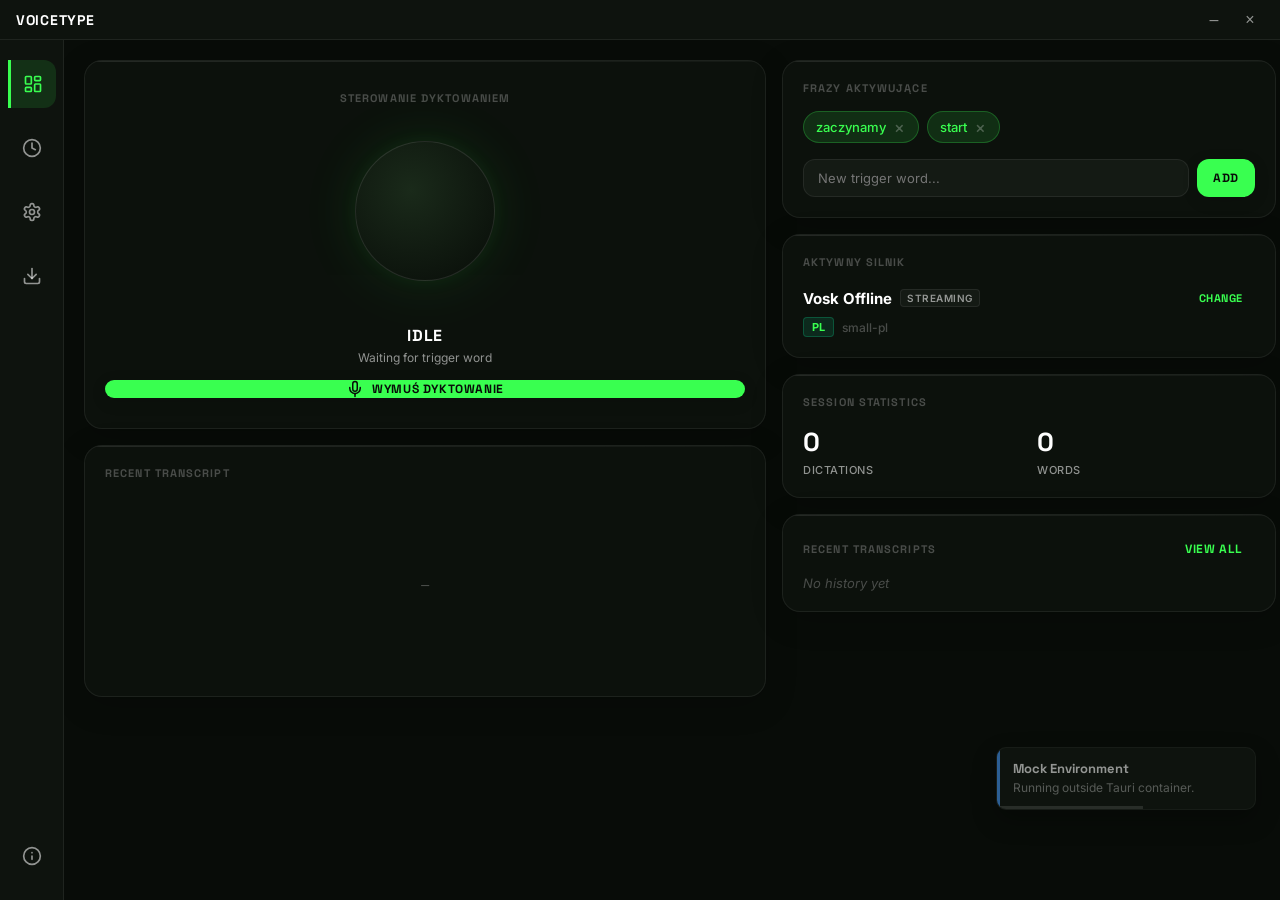
==== commit 7e7bdfc0: "fix: update model status dynamically and prevent navigation overrides Remove static data-i18n attrib" ====
--- a/src/index.html
+++ b/src/index.html
@@ -615,9 +615,9 @@
                                     </label>
                                 </div>
                                 <div class="status-row" style="margin-bottom: 16px;">
-                                    <div class="status-label"><span data-i18n="engines.vosk.status_label">Status modelu:</span> <span id="vosk-model-status" class="status-value highlight" data-i18n="engines.status.installed">Pobrany</span></div>
-                                </div>
-                                <button class="btn-primary" id="btn-download-vosk" data-i18n="downloads.quick.btn">Pobierz model</button>
+                                    <div class="status-label"><span data-i18n="engines.vosk.status_label">Status modelu:</span> <span id="vosk-model-status" class="status-value highlight">Pobrany</span></div>
+                                </div>
+                                <button class="btn-primary" id="btn-download-vosk">Pobierz model</button>
                             </div>
 
                             <!-- Online API Config Panel -->
@@ -654,9 +654,9 @@
                                     <span data-i18n="engines.whisper.gpu_slower_warning">Faster-Whisper bez CUDA/GPU działa wolniej</span>
                                 </div>
                                 <div class="status-row" style="margin-bottom: 16px;">
-                                    <div class="status-label"><span data-i18n="engines.vosk.status_label">Status modelu:</span> <span id="whisper-model-status" class="status-value" data-i18n="engines.status.not_installed">Nie pobrany</span></div>
-                                </div>
-                                <button class="btn-primary" id="btn-download-whisper" data-i18n="downloads.quick.btn">Pobierz model</button>
+                                    <div class="status-label"><span data-i18n="engines.vosk.status_label">Status modelu:</span> <span id="whisper-model-status" class="status-value">Nie pobrany</span></div>
+                                </div>
+                                <button class="btn-primary" id="btn-download-whisper">Pobierz model</button>
                             </div>
 
                             <!-- Sherpa-ONNX Configuration Panel -->
@@ -665,9 +665,9 @@
                                     <!-- Sherpa model options will be generated dynamically -->
                                 </div>
                                 <div class="status-row" style="margin-bottom: 16px;">
-                                    <div class="status-label"><span data-i18n="engines.vosk.status_label">Status modelu:</span> <span id="sherpa-model-status" class="status-value" data-i18n="engines.status.not_installed">Nie pobrany</span></div>
-                                </div>
-                                <button class="btn-primary" id="btn-download-sherpa" data-i18n="downloads.quick.btn">Pobierz model</button>
+                                    <div class="status-label"><span data-i18n="engines.vosk.status_label">Status modelu:</span> <span id="sherpa-model-status" class="status-value">Nie pobrany</span></div>
+                                </div>
+                                <button class="btn-primary" id="btn-download-sherpa">Pobierz model</button>
                             </div>
 
                             <!-- Live Typing Option (Available for all engines, with warning for non-streaming) -->
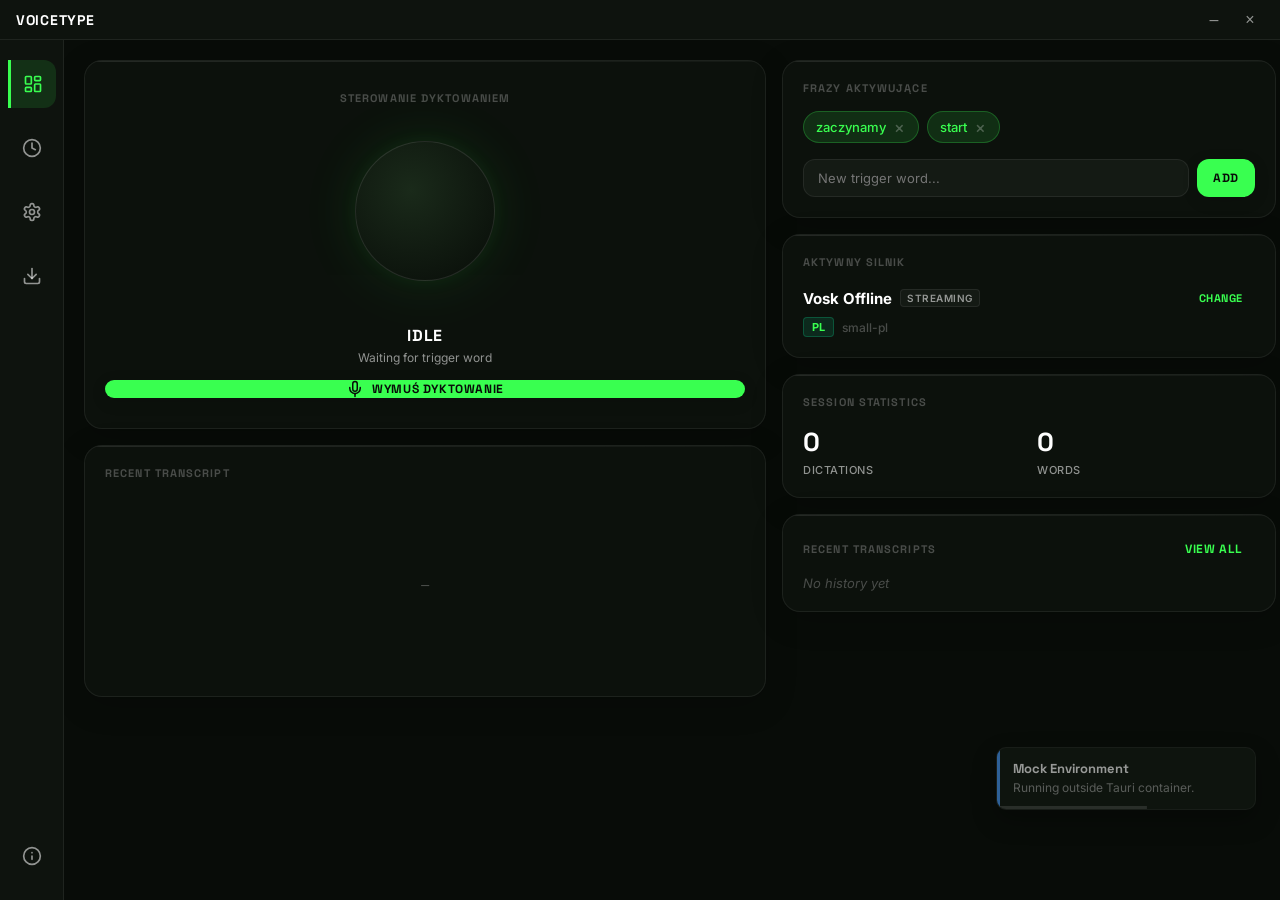
==== commit 8f9144e3: "feat: add instant paste option for text transcription Add an option to the settings panel to allow p" ====
--- a/src/index.html
+++ b/src/index.html
@@ -393,6 +393,10 @@
                                         <input type="checkbox" id="settings-auto-enter">
                                         <span class="checkbox-label" data-i18n="settings.auto_enter">Automatycznie naciśnij Enter po zakończeniu dyktowania</span>
                                     </label>
+                                    <label class="checkbox-container">
+                                        <input type="checkbox" id="settings-instant-paste">
+                                        <span class="checkbox-label" data-i18n="settings.instant_paste">Wklejaj tekst natychmiast zamiast wpisywać znak po znaku</span>
+                                    </label>
                                 </div>
                                 <div class="slider-container">
                                     <div class="slider-header">
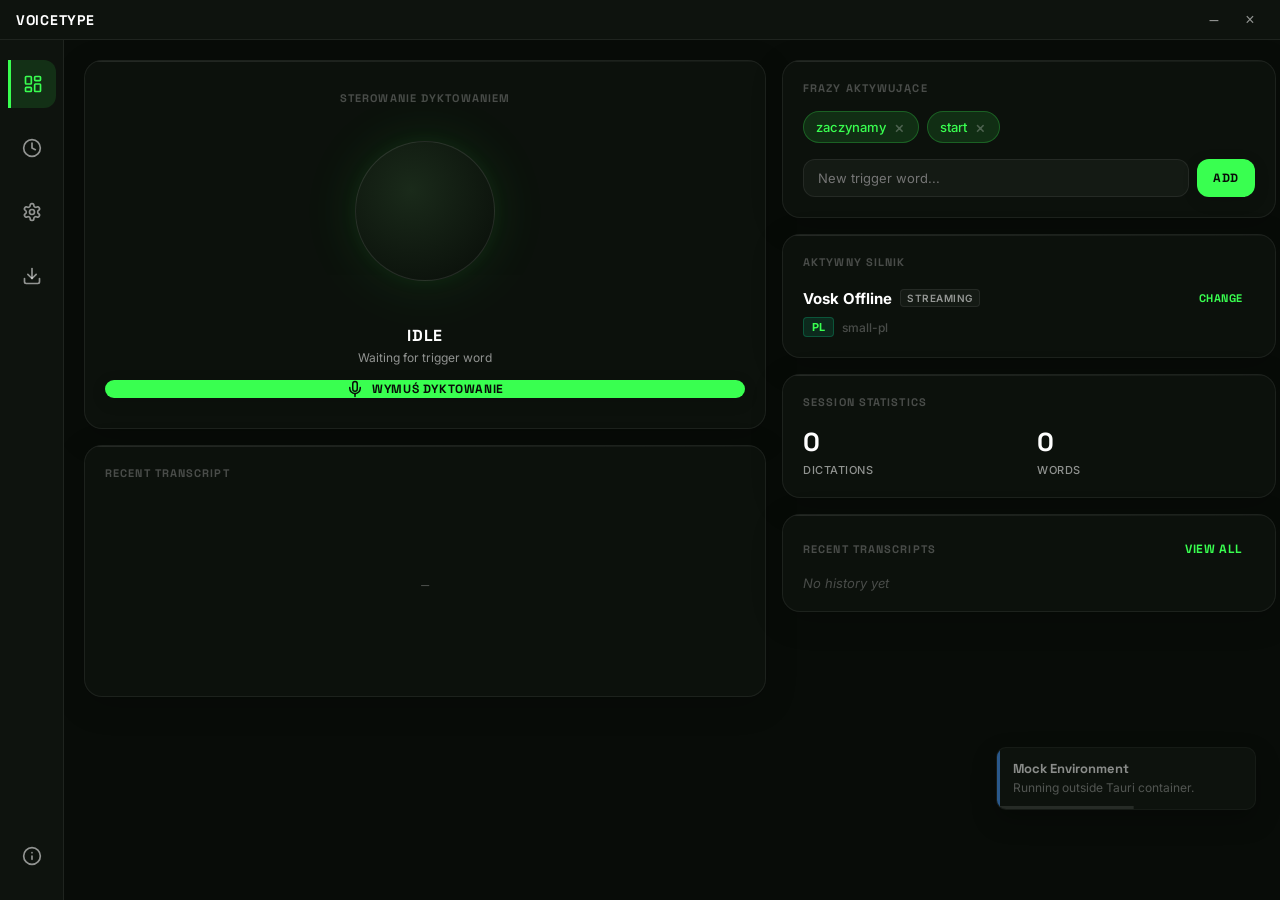
==== commit 548d8cfe: "feat: add experimental hands-free dictation without wake word Added a new configuration option to al" ====
--- a/src/index.html
+++ b/src/index.html
@@ -316,6 +316,10 @@
                                     <input type="checkbox" id="settings-trigger-translate">
                                     <span class="checkbox-label" data-i18n="settings.trigger.translate">Tłumacz frazy aktywujące na język silnika</span>
                                 </label>
+                                <label class="checkbox-container" style="margin-top: 10px;">
+                                    <input type="checkbox" id="settings-trigger-no-wake-word">
+                                    <span class="checkbox-label" data-i18n="settings.trigger.no_wake_word">[Experimental] Speak without wake word</span>
+                                </label>
                             </div>
 
                             <!-- Card 2: Dictation Stopping -->
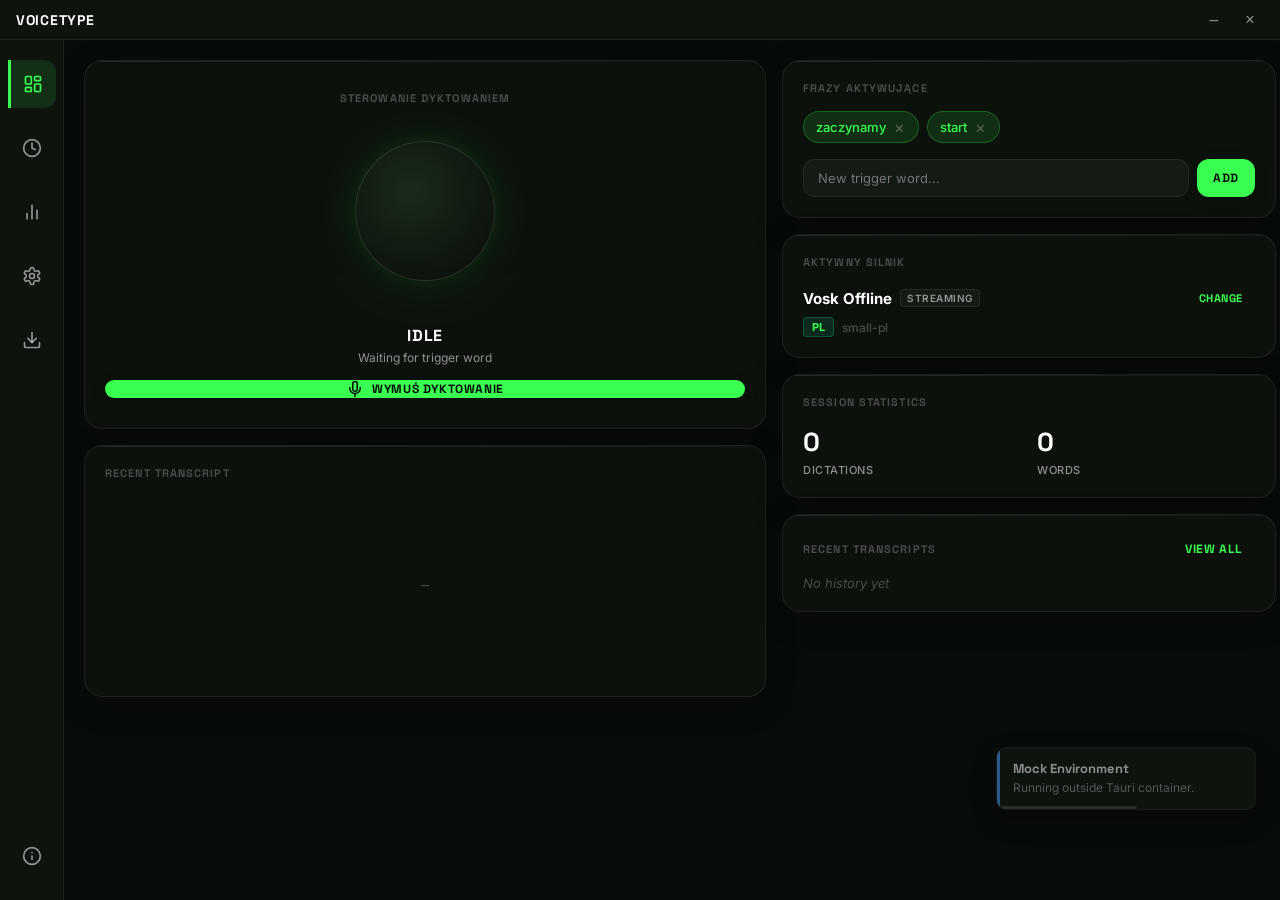
==== commit 16bdcd42: "feat: implement voice dictation statistics page Added a dedicated Statistics page to display key use" ====
--- a/src/index.html
+++ b/src/index.html
@@ -154,6 +154,9 @@
             <button class="sidebar-btn" id="nav-history" data-page="history" data-i18n="nav.history" data-i18n-attr="data-tooltip" data-tooltip="History">
                 <svg viewBox="0 0 24 24" fill="none" stroke="currentColor" stroke-width="2" stroke-linecap="round" stroke-linejoin="round"><circle cx="12" cy="12" r="10"/><polyline points="12 6 12 12 16 14"/></svg>
             </button>
+            <button class="sidebar-btn" id="nav-stats" data-page="stats" data-i18n="nav.stats" data-i18n-attr="data-tooltip" data-tooltip="Statistics">
+                <svg viewBox="0 0 24 24" fill="none" stroke="currentColor" stroke-width="2" stroke-linecap="round" stroke-linejoin="round"><line x1="18" y1="20" x2="18" y2="10"/><line x1="12" y1="20" x2="12" y2="4"/><line x1="6" y1="20" x2="6" y2="14"/></svg>
+            </button>
             <button class="sidebar-btn" id="nav-settings" data-page="settings" data-i18n="nav.settings" data-i18n-attr="data-tooltip" data-tooltip="Settings">
                 <svg viewBox="0 0 24 24" fill="none" stroke="currentColor" stroke-width="2" stroke-linecap="round" stroke-linejoin="round"><path d="M12.22 2h-.44a2 2 0 0 0-2 2v.18a2 2 0 0 1-1 1.73l-.43.25a2 2 0 0 1-2 0l-.15-.08a2 2 0 0 0-2.73.73l-.22.38a2 2 0 0 0 .73 2.73l.15.1a2 2 0 0 1 1 1.72v.51a2 2 0 0 1-1 1.74l-.15.09a2 2 0 0 0-.73 2.73l.22.38a2 2 0 0 0 2.73.73l.15-.08a2 2 0 0 1 2 0l.43.25a2 2 0 0 1 1 1.73V20a2 2 0 0 0 2 2h.44a2 2 0 0 0 2-2v-.18a2 2 0 0 1 1-1.73l.43-.25a2 2 0 0 1 2 0l.15.08a2 2 0 0 0 2.73-.73l.22-.39a2 2 0 0 0-.73-2.73l-.15-.08a2 2 0 0 1-1-1.74v-.5a2 2 0 0 1 1-1.74l.15-.1a2 2 0 0 0 .73-2.73l-.22-.38a2 2 0 0 0-2.73-.73l-.15.08a2 2 0 0 1-2 0l-.43-.25a2 2 0 0 1-1-1.73V4a2 2 0 0 0-2-2z"/><circle cx="12" cy="12" r="3"/></svg>
             </button>
@@ -858,6 +861,88 @@
                     </div>
                     <div id="history-container" style="display: flex; flex-direction: column; gap: 24px; margin-top: 10px;">
                         <div style="color: var(--text-muted); font-size: 14px; font-style: italic;" data-i18n="history.empty">Brak zarejestrowanej historii w tej sesji.</div>
+                    </div>
+                </div>
+            </div>
+
+            <!-- STATISTICS PAGE -->
+            <div class="page" id="page-stats">
+                <div style="display: flex; flex-direction: column; gap: 24px; max-width: 900px; padding: 20px;">
+                    <div style="display: flex; justify-content: space-between; align-items: center;">
+                        <h1 style="font-family: 'Space Grotesk', sans-serif; font-size: 28px; font-weight: 800; color: var(--text-primary);" data-i18n="stats.title">Statystyki</h1>
+                    </div>
+                    
+                    <div id="stats-no-data" style="display: none; color: var(--text-muted); font-size: 14px; font-style: italic;" data-i18n="stats.no_data">
+                        Brak historii dyktowania do wygenerowania statystyk.
+                    </div>
+                    
+                    <div id="stats-dashboard" style="display: flex; flex-direction: column; gap: 24px;">
+                        <!-- KPI Cards Grid -->
+                        <div class="stats-cards-grid">
+                            <div class="stats-card">
+                                <span class="stats-card-title" data-i18n="stats.card.total_dictations">Liczba dyktowań</span>
+                                <span class="stats-card-value" id="stats-val-dictations">-</span>
+                            </div>
+                            <div class="stats-card">
+                                <span class="stats-card-title" data-i18n="stats.card.total_words">Liczba słów</span>
+                                <span class="stats-card-value" id="stats-val-words">-</span>
+                            </div>
+                            <div class="stats-card">
+                                <span class="stats-card-title" data-i18n="stats.card.total_sessions">Liczba sesji</span>
+                                <span class="stats-card-value" id="stats-val-sessions">-</span>
+                            </div>
+                            <div class="stats-card">
+                                <span class="stats-card-title" data-i18n="stats.card.avg_length">Śr. słów na wypowiedź</span>
+                                <span class="stats-card-value" id="stats-val-avg-length">-</span>
+                            </div>
+                            <div class="stats-card">
+                                <span class="stats-card-title" data-i18n="stats.card.time_saved">Zaoszczędzony czas</span>
+                                <span class="stats-card-value" id="stats-val-time-saved">-</span>
+                            </div>
+                        </div>
+
+                        <!-- Heatmap Card -->
+                        <div class="stats-section-card">
+                            <h3 class="stats-section-title" data-i18n="stats.tab.activity">Aktywność mowy</h3>
+                            <div class="heatmap-wrapper">
+                                <div class="heatmap-months" id="heatmap-months-labels"></div>
+                                <div style="display: flex; gap: 8px; overflow-x: auto; padding-bottom: 8px;">
+                                    <div class="heatmap-days" id="heatmap-days-labels">
+                                        <span data-i18n="stats.day.mon">Mon</span>
+                                        <span data-i18n="stats.day.wed">Wed</span>
+                                        <span data-i18n="stats.day.fri">Fri</span>
+                                    </div>
+                                    <div class="heatmap-grid" id="stats-heatmap-grid"></div>
+                                </div>
+                                <div class="heatmap-legend">
+                                    <span style="font-size: 11px; color: var(--text-muted);">Less</span>
+                                    <div class="contrib-cell lvl-0"></div>
+                                    <div class="contrib-cell lvl-1"></div>
+                                    <div class="contrib-cell lvl-2"></div>
+                                    <div class="contrib-cell lvl-3"></div>
+                                    <div class="contrib-cell lvl-4"></div>
+                                    <span style="font-size: 11px; color: var(--text-muted);">More</span>
+                                </div>
+                            </div>
+                        </div>
+
+                        <!-- Charts Row -->
+                        <div class="stats-charts-row">
+                            <div class="stats-section-card" style="flex: 1; min-width: 300px;">
+                                <h3 class="stats-section-title" data-i18n="stats.chart.daily_words">Słowa dyktowane dziennie (Ostatnie 7 dni)</h3>
+                                <div id="chart-daily-words" class="svg-chart-container"></div>
+                            </div>
+                            <div class="stats-section-card" style="flex: 1; min-width: 300px;">
+                                <h3 class="stats-section-title" data-i18n="stats.chart.hourly_activity">Aktywność według godzin</h3>
+                                <div id="chart-hourly-activity" class="svg-chart-container"></div>
+                            </div>
+                        </div>
+
+                        <!-- Word Frequency -->
+                        <div class="stats-section-card">
+                            <h3 class="stats-section-title" data-i18n="stats.top_words">Najczęstsze słowa</h3>
+                            <div id="stats-top-words-list" class="stats-words-list"></div>
+                        </div>
                     </div>
                 </div>
             </div>
--- a/src/styles/app.css
+++ b/src/styles/app.css
@@ -2246,3 +2246,271 @@
   margin-top: 2px;
 }
 
+
+/* ==========================================================================
+   Statistics Page Styles
+   ========================================================================== */
+
+/* KPI Cards Grid */
+.stats-cards-grid {
+  display: grid;
+  grid-template-columns: repeat(auto-fit, minmax(160px, 1fr));
+  gap: 16px;
+  margin-bottom: 24px;
+}
+
+.stats-card {
+  background: var(--card-bg);
+  border: 1px solid var(--border-subtle);
+  border-radius: var(--radius-md);
+  padding: 16px;
+  display: flex;
+  flex-direction: column;
+  gap: 8px;
+  position: relative;
+  overflow: hidden;
+  transition: transform 0.2s ease, border-color 0.2s ease, box-shadow 0.2s ease;
+}
+
+.stats-card::before {
+  content: '';
+  position: absolute;
+  top: 0; left: 0; right: 0; height: 2px;
+  background: linear-gradient(90deg, var(--accent-green), transparent);
+  opacity: 0.7;
+}
+
+.stats-card:hover {
+  transform: translateY(-2px);
+  border-color: var(--border-accent);
+  box-shadow: 0 4px 20px rgba(57, 255, 80, 0.05);
+}
+
+.stats-card-title {
+  font-size: 11px;
+  text-transform: uppercase;
+  letter-spacing: 0.05em;
+  color: var(--text-secondary);
+  font-weight: 500;
+}
+
+.stats-card-value {
+  font-family: 'Space Grotesk', sans-serif;
+  font-size: 26px;
+  font-weight: 800;
+  color: var(--text-primary);
+}
+
+/* Sections */
+.stats-section-card {
+  background: var(--card-bg);
+  border: 1px solid var(--border-subtle);
+  border-radius: var(--radius-md);
+  padding: 20px;
+  display: flex;
+  flex-direction: column;
+  gap: 16px;
+}
+
+.stats-section-title {
+  font-family: 'Space Grotesk', sans-serif;
+  font-size: 16px;
+  font-weight: 700;
+  color: var(--text-primary);
+  margin: 0;
+}
+
+/* Heatmap Contribution Grid */
+.heatmap-wrapper {
+  display: flex;
+  flex-direction: column;
+}
+
+.heatmap-months {
+  display: grid;
+  grid-template-columns: repeat(53, 10px);
+  gap: 3px;
+  height: 16px;
+  font-size: 9px;
+  color: var(--text-muted);
+  margin-bottom: 4px;
+  position: relative;
+}
+
+.heatmap-months span {
+  grid-row: 1;
+  white-space: nowrap;
+  font-size: 9px;
+  color: var(--text-secondary);
+}
+
+.heatmap-grid {
+  display: grid;
+  grid-template-rows: repeat(7, 10px);
+  grid-auto-flow: column;
+  gap: 3px;
+}
+
+.contrib-cell {
+  width: 10px;
+  height: 10px;
+  border-radius: 2px;
+  position: relative;
+  transition: transform 0.1s ease;
+  cursor: pointer;
+}
+
+.contrib-cell:hover {
+  transform: scale(1.3);
+  outline: 1px solid var(--text-primary);
+  z-index: 10;
+}
+
+/* Contribution Levels */
+.contrib-cell.lvl-0 {
+  background: rgba(255, 255, 255, 0.04);
+}
+[data-theme="light"] .contrib-cell.lvl-0 {
+  background: rgba(0, 0, 0, 0.05);
+}
+
+.contrib-cell.lvl-1 {
+  background: var(--accent-green);
+  opacity: 0.25;
+}
+
+.contrib-cell.lvl-2 {
+  background: var(--accent-green);
+  opacity: 0.50;
+}
+
+.contrib-cell.lvl-3 {
+  background: var(--accent-green);
+  opacity: 0.75;
+}
+
+.contrib-cell.lvl-4 {
+  background: var(--accent-green);
+  opacity: 1.0;
+}
+
+.heatmap-legend {
+  display: flex;
+  align-items: center;
+  gap: 4px;
+  margin-top: 10px;
+  justify-content: flex-end;
+}
+
+.heatmap-legend .contrib-cell {
+  cursor: default;
+}
+.heatmap-legend .contrib-cell:hover {
+  transform: none;
+  outline: none;
+}
+
+/* Tooltip for contribution cell */
+.contrib-cell::after {
+  content: attr(data-tooltip);
+  position: absolute;
+  bottom: 140%;
+  left: 50%;
+  transform: translateX(-50%) translateY(4px);
+  background: var(--bg-elevated);
+  border: 1px solid var(--border-subtle);
+  color: var(--text-primary);
+  padding: 4px 8px;
+  font-size: 11px;
+  border-radius: var(--radius-sm);
+  white-space: nowrap;
+  opacity: 0;
+  pointer-events: none;
+  transition: opacity 0.15s ease, transform 0.15s ease;
+  z-index: 100;
+  box-shadow: 0 4px 10px rgba(0, 0, 0, 0.4);
+}
+
+.contrib-cell:hover::after {
+  opacity: 1;
+  transform: translateX(-50%) translateY(0);
+}
+
+/* Charts Layout */
+.stats-charts-row {
+  display: flex;
+  flex-wrap: wrap;
+  gap: 20px;
+}
+
+.svg-chart-container {
+  height: 200px;
+  position: relative;
+  display: flex;
+  align-items: center;
+  justify-content: center;
+  padding: 10px 0;
+}
+
+.chart-bar {
+  transition: fill-opacity 0.2s ease, filter 0.2s ease;
+  cursor: pointer;
+}
+
+.chart-bar:hover {
+  fill-opacity: 1;
+  filter: drop-shadow(0px 0px 4px var(--accent-green));
+}
+
+.chart-dot {
+  transition: r 0.15s ease, fill 0.15s ease;
+  cursor: pointer;
+}
+
+.chart-dot:hover {
+  r: 5;
+  fill: var(--text-primary);
+}
+
+/* Word cloud badge pills */
+.stats-words-list {
+  display: flex;
+  flex-wrap: wrap;
+  gap: 10px;
+}
+
+.word-badge {
+  display: inline-flex;
+  align-items: center;
+  background: rgba(255, 255, 255, 0.03);
+  border: 1px solid var(--border-subtle);
+  border-radius: var(--radius-sm);
+  padding: 6px 12px;
+  font-size: 13px;
+  gap: 8px;
+  transition: border-color 0.2s ease, background 0.2s ease;
+  cursor: default;
+}
+[data-theme="light"] .word-badge {
+  background: rgba(0, 0, 0, 0.02);
+}
+
+.word-badge:hover {
+  background: var(--accent-green-dim);
+  border-color: var(--border-accent);
+}
+
+.word-text {
+  color: var(--text-primary);
+  font-weight: 500;
+}
+
+.word-count {
+  color: var(--accent-green);
+  font-size: 11px;
+  background: rgba(57, 255, 80, 0.1);
+  border-radius: 4px;
+  padding: 2px 6px;
+  font-weight: 700;
+}
+
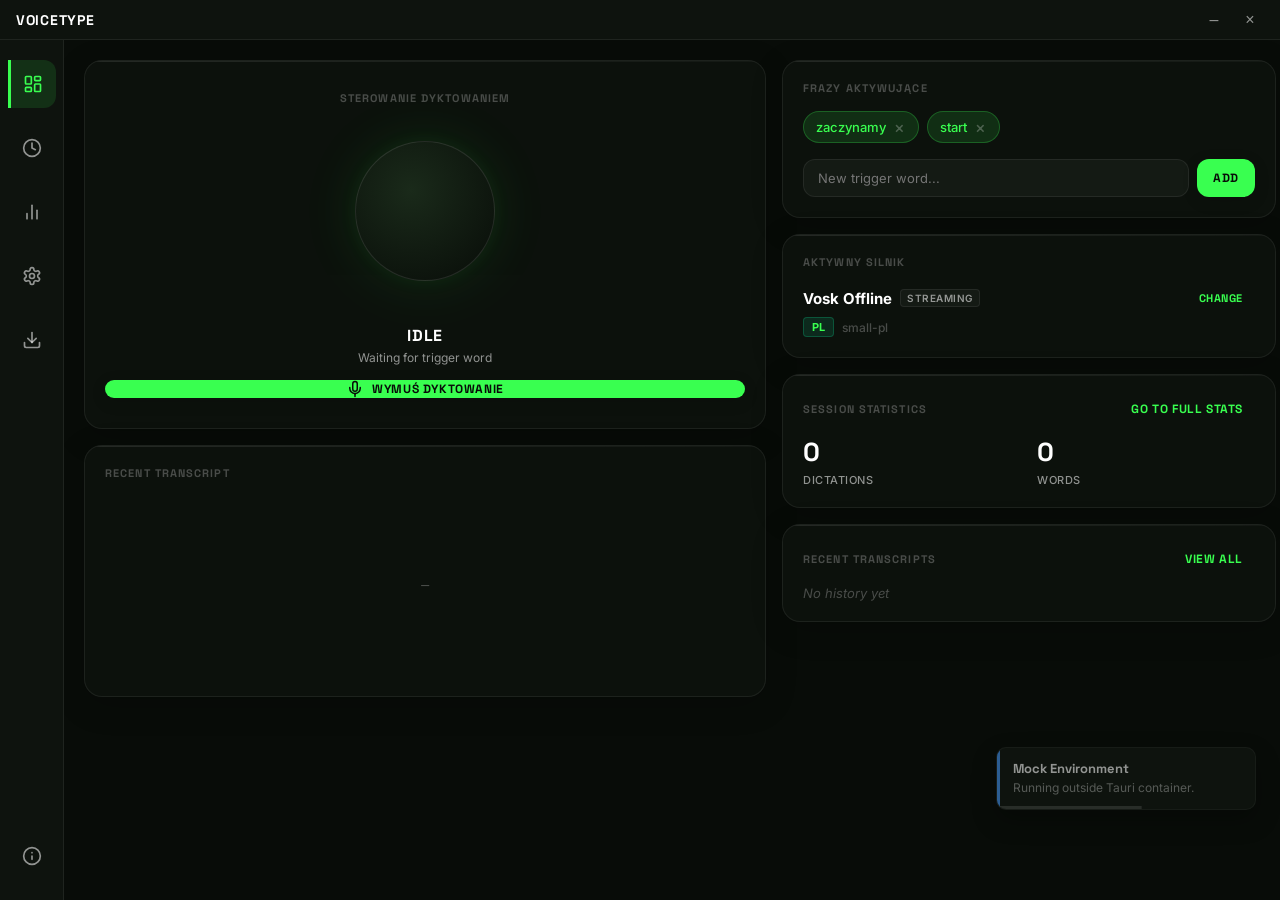
==== commit 71453d6e: "feat(stats): improve stats layout, UX and add day statistics popup Redesigned the speech activity ca" ====
--- a/src/index.html
+++ b/src/index.html
@@ -263,7 +263,10 @@
 
                         <!-- Session Statistics Card -->
                         <div class="card">
-                            <div class="card-title" data-i18n="dash.session_stats">Session Statistics</div>
+                            <div class="card-title" style="display: flex; justify-content: space-between; align-items: center; margin-bottom: 12px;">
+                                <span data-i18n="dash.session_stats">Session Statistics</span>
+                                <button class="btn-text-accent" id="dashboard-view-stats-btn" style="font-size: 12px; background: none; border: none; cursor: pointer; color: var(--accent-green);" data-i18n="dash.full_stats">Go to full stats</button>
+                            </div>
                             <div class="stats-grid">
                                 <div class="stat-item">
                                     <div class="stat-val" id="stat-dictations">0</div>
@@ -877,42 +880,23 @@
                     </div>
                     
                     <div id="stats-dashboard" style="display: flex; flex-direction: column; gap: 24px;">
-                        <!-- KPI Cards Grid -->
-                        <div class="stats-cards-grid">
-                            <div class="stats-card">
-                                <span class="stats-card-title" data-i18n="stats.card.total_dictations">Liczba dyktowań</span>
-                                <span class="stats-card-value" id="stats-val-dictations">-</span>
-                            </div>
-                            <div class="stats-card">
-                                <span class="stats-card-title" data-i18n="stats.card.total_words">Liczba słów</span>
-                                <span class="stats-card-value" id="stats-val-words">-</span>
-                            </div>
-                            <div class="stats-card">
-                                <span class="stats-card-title" data-i18n="stats.card.total_sessions">Liczba sesji</span>
-                                <span class="stats-card-value" id="stats-val-sessions">-</span>
-                            </div>
-                            <div class="stats-card">
-                                <span class="stats-card-title" data-i18n="stats.card.avg_length">Śr. słów na wypowiedź</span>
-                                <span class="stats-card-value" id="stats-val-avg-length">-</span>
-                            </div>
-                            <div class="stats-card">
-                                <span class="stats-card-title" data-i18n="stats.card.time_saved">Zaoszczędzony czas</span>
-                                <span class="stats-card-value" id="stats-val-time-saved">-</span>
-                            </div>
-                        </div>
-
-                        <!-- Heatmap Card -->
+                        <!-- Heatmap Card (Now at the top and redesigned) -->
                         <div class="stats-section-card">
                             <h3 class="stats-section-title" data-i18n="stats.tab.activity">Aktywność mowy</h3>
                             <div class="heatmap-wrapper">
-                                <div class="heatmap-months" id="heatmap-months-labels"></div>
-                                <div style="display: flex; gap: 8px; overflow-x: auto; padding-bottom: 8px;">
-                                    <div class="heatmap-days" id="heatmap-days-labels">
-                                        <span data-i18n="stats.day.mon">Mon</span>
-                                        <span data-i18n="stats.day.wed">Wed</span>
-                                        <span data-i18n="stats.day.fri">Fri</span>
-                                    </div>
-                                    <div class="heatmap-grid" id="stats-heatmap-grid"></div>
+                                <div class="heatmap-container">
+                                    <div class="heatmap-days-col">
+                                        <div class="heatmap-days-empty-spacer"></div>
+                                        <div class="heatmap-days-labels" id="heatmap-days-labels">
+                                            <span data-i18n="stats.day.mon">Mon</span>
+                                            <span data-i18n="stats.day.wed">Wed</span>
+                                            <span data-i18n="stats.day.fri">Fri</span>
+                                        </div>
+                                    </div>
+                                    <div class="heatmap-scrollable-area">
+                                        <div class="heatmap-months" id="heatmap-months-labels"></div>
+                                        <div class="heatmap-grid" id="stats-heatmap-grid"></div>
+                                    </div>
                                 </div>
                                 <div class="heatmap-legend">
                                     <span style="font-size: 11px; color: var(--text-muted);">Less</span>
@@ -926,15 +910,43 @@
                             </div>
                         </div>
 
+                        <!-- KPI Cards Grid (Moved below Heatmap) -->
+                        <div style="display: flex; flex-direction: column; gap: 12px;">
+                            <h3 class="stats-section-title" data-i18n="stats.general_summary">Wszystkie statystyki</h3>
+                            <div class="stats-cards-grid">
+                                <div class="stats-card">
+                                    <span class="stats-card-title" data-i18n="stats.card.total_dictations">Liczba dyktowań</span>
+                                    <span class="stats-card-value" id="stats-val-dictations">-</span>
+                                </div>
+                                <div class="stats-card">
+                                    <span class="stats-card-title" data-i18n="stats.card.total_words">Liczba słów</span>
+                                    <span class="stats-card-value" id="stats-val-words">-</span>
+                                </div>
+                                <div class="stats-card">
+                                    <span class="stats-card-title" data-i18n="stats.card.total_sessions">Liczba sesji</span>
+                                    <span class="stats-card-value" id="stats-val-sessions">-</span>
+                                </div>
+                                <div class="stats-card">
+                                    <span class="stats-card-title" data-i18n="stats.card.avg_length">Śr. słów na wypowiedź</span>
+                                    <span class="stats-card-value" id="stats-val-avg-length">-</span>
+                                </div>
+                                <div class="stats-card">
+                                    <span class="stats-card-title" data-i18n="stats.card.time_saved">Zaoszczędzony czas</span>
+                                    <span class="stats-card-value" id="stats-val-time-saved">-</span>
+                                </div>
+                            </div>
+                        </div>
+
                         <!-- Charts Row -->
                         <div class="stats-charts-row">
                             <div class="stats-section-card" style="flex: 1; min-width: 300px;">
                                 <h3 class="stats-section-title" data-i18n="stats.chart.daily_words">Słowa dyktowane dziennie (Ostatnie 7 dni)</h3>
                                 <div id="chart-daily-words" class="svg-chart-container"></div>
                             </div>
-                            <div class="stats-section-card" style="flex: 1; min-width: 300px;">
+                            <div class="stats-section-card" style="flex: 1; min-width: 300px; position: relative;">
                                 <h3 class="stats-section-title" data-i18n="stats.chart.hourly_activity">Aktywność według godzin</h3>
-                                <div id="chart-hourly-activity" class="svg-chart-container"></div>
+                                <div id="chart-hourly-activity" class="svg-chart-container" style="position: relative;"></div>
+                                <div id="hourly-chart-tooltip" class="chart-custom-tooltip" style="display: none; position: absolute; pointer-events: none; z-index: 1000; background: var(--bg-elevated); border: 1px solid var(--border-subtle); border-radius: var(--radius-sm); padding: 8px 12px; box-shadow: 0 4px 12px rgba(0,0,0,0.5); font-size: 11px; line-height: 1.4; color: var(--text-primary); min-width: 140px;"></div>
                             </div>
                         </div>
 
@@ -1265,6 +1277,49 @@
                         </div>
                     </div>
                 </div>
+            </div>
+        </div>
+    </div>
+
+    <!-- Day Stats Modal -->
+    <div class="modal-backdrop" id="day-stats-modal" style="display: none; z-index: 100000;">
+        <div class="modal-card" style="max-width: 500px; width: 90%;">
+            <div style="display: flex; justify-content: space-between; align-items: center; border-bottom: 1px solid var(--border-subtle); padding-bottom: 12px; margin-bottom: 16px;">
+                <div class="modal-title" id="day-stats-modal-title" style="margin: 0; font-family: 'Space Grotesk', sans-serif; font-size: 17px; font-weight: 800; color: var(--text-primary);" data-i18n="stats.day_stats_title">Statystyki dnia</div>
+                <button id="btn-day-stats-modal-close-x" style="background: none; border: none; color: var(--text-muted); font-size: 22px; cursor: pointer; padding: 0 4px; line-height: 1;">×</button>
+            </div>
+            <div class="modal-body" style="display: flex; flex-direction: column; gap: 16px;">
+                <!-- KPI values for the day -->
+                <div class="stats-cards-grid" style="grid-template-columns: repeat(2, 1fr); gap: 10px;">
+                    <div class="stats-card" style="padding: 10px 12px;">
+                        <span class="stats-card-title" style="font-size: 10px;" data-i18n="stats.card.total_dictations">Liczba dyktowań</span>
+                        <span class="stats-card-value" id="day-stats-val-dictations" style="font-size: 18px;">-</span>
+                    </div>
+                    <div class="stats-card" style="padding: 10px 12px;">
+                        <span class="stats-card-title" style="font-size: 10px;" data-i18n="stats.card.total_words">Liczba słów</span>
+                        <span class="stats-card-value" id="day-stats-val-words" style="font-size: 18px;">-</span>
+                    </div>
+                    <div class="stats-card" style="padding: 10px 12px;">
+                        <span class="stats-card-title" style="font-size: 10px;" data-i18n="stats.card.total_sessions">Liczba sesji</span>
+                        <span class="stats-card-value" id="day-stats-val-sessions" style="font-size: 18px;">-</span>
+                    </div>
+                    <div class="stats-card" style="padding: 10px 12px;">
+                        <span class="stats-card-title" style="font-size: 10px;" data-i18n="stats.card.avg_length">Śr. słów na wypowiedź</span>
+                        <span class="stats-card-value" id="day-stats-val-avg-length" style="font-size: 18px;">-</span>
+                    </div>
+                    <div class="stats-card" style="grid-column: span 2; padding: 10px 12px;">
+                        <span class="stats-card-title" style="font-size: 10px;" data-i18n="stats.card.time_saved">Zaoszczędzony czas</span>
+                        <span class="stats-card-value" id="day-stats-val-time-saved" style="font-size: 18px;">-</span>
+                    </div>
+                </div>
+                <!-- List of dictations for the day -->
+                <div style="display: flex; flex-direction: column; gap: 8px;">
+                    <span style="font-size: 12px; font-weight: 700; color: var(--text-secondary);" data-i18n="stats.day_dictations_list">Lista dyktowań z tego dnia</span>
+                    <div id="day-stats-dictations-list" style="max-height: 200px; overflow-y: auto; display: flex; flex-direction: column; gap: 8px; border: 1px solid var(--border-subtle); padding: 10px; border-radius: var(--radius-sm); background: rgba(0,0,0,0.15);"></div>
+                </div>
+            </div>
+            <div class="modal-footer" style="margin-top: 20px; display: flex; justify-content: flex-end; border-top: 1px solid var(--border-subtle); padding-top: 14px;">
+                <button id="btn-day-stats-modal-close" style="background: rgba(255,255,255,0.06); border: 1px solid var(--border-subtle); color: var(--text-primary); padding: 8px 20px; border-radius: 8px; cursor: pointer; font-size: 13px; font-weight: 600;" data-i18n="btn.close">Zamknij</button>
             </div>
         </div>
     </div>
--- a/src/styles/app.css
+++ b/src/styles/app.css
@@ -2321,15 +2321,71 @@
 }
 
 /* Heatmap Contribution Grid */
+:root {
+  --contrib-size: 10px;
+  --contrib-gap: 2px;
+}
+
 .heatmap-wrapper {
   display: flex;
   flex-direction: column;
+}
+
+.heatmap-container {
+  display: flex;
+  gap: 0;
+  width: 100%;
+}
+
+.heatmap-days-col {
+  display: flex;
+  flex-direction: column;
+  flex-shrink: 0;
+}
+
+.heatmap-days-empty-spacer {
+  height: 20px;
+}
+
+.heatmap-days-labels {
+  display: grid;
+  grid-template-rows: repeat(7, var(--contrib-size));
+  gap: var(--contrib-gap);
+  color: var(--text-secondary);
+  font-size: 9px;
+  line-height: var(--contrib-size);
+  text-align: right;
+  padding-right: 8px;
+}
+
+.heatmap-days-labels span:nth-child(1) { grid-row: 1; }
+.heatmap-days-labels span:nth-child(2) { grid-row: 3; }
+.heatmap-days-labels span:nth-child(3) { grid-row: 5; }
+
+.heatmap-scrollable-area {
+  flex: 1;
+  overflow-x: auto;
+  padding-bottom: 8px;
+}
+
+.heatmap-scrollable-area::-webkit-scrollbar {
+  height: 6px;
+}
+.heatmap-scrollable-area::-webkit-scrollbar-track {
+  background: transparent;
+}
+.heatmap-scrollable-area::-webkit-scrollbar-thumb {
+  background: var(--border-subtle);
+  border-radius: 3px;
+}
+.heatmap-scrollable-area::-webkit-scrollbar-thumb:hover {
+  background: var(--text-muted);
 }
 
 .heatmap-months {
   display: grid;
-  grid-template-columns: repeat(53, 10px);
-  gap: 3px;
+  grid-template-columns: repeat(53, var(--contrib-size));
+  gap: var(--contrib-gap);
   height: 16px;
   font-size: 9px;
   color: var(--text-muted);
@@ -2346,14 +2402,15 @@
 
 .heatmap-grid {
   display: grid;
-  grid-template-rows: repeat(7, 10px);
+  grid-template-rows: repeat(7, var(--contrib-size));
   grid-auto-flow: column;
-  gap: 3px;
+  gap: var(--contrib-gap);
+  width: max-content;
 }
 
 .contrib-cell {
-  width: 10px;
-  height: 10px;
+  width: var(--contrib-size);
+  height: var(--contrib-size);
   border-radius: 2px;
   position: relative;
   transition: transform 0.1s ease;
@@ -2364,6 +2421,12 @@
   transform: scale(1.3);
   outline: 1px solid var(--text-primary);
   z-index: 10;
+}
+
+.contrib-cell.future {
+  visibility: hidden;
+  opacity: 0;
+  pointer-events: none;
 }
 
 /* Contribution Levels */
@@ -2436,6 +2499,61 @@
   transform: translateX(-50%) translateY(0);
 }
 
+/* Custom Tooltip for Charts */
+.chart-custom-tooltip {
+  pointer-events: none;
+  background: var(--bg-elevated);
+  border: 1px solid var(--border-subtle);
+  border-radius: var(--radius-md);
+  padding: 10px 14px;
+  box-shadow: 0 10px 25px rgba(0, 0, 0, 0.5);
+  font-size: 12px;
+  color: var(--text-primary);
+  line-height: 1.5;
+  transition: opacity 0.15s ease, transform 0.15s ease;
+  backdrop-filter: blur(12px);
+}
+.chart-custom-tooltip .tooltip-header {
+  font-weight: 700;
+  font-size: 13px;
+  color: var(--accent-green);
+  border-bottom: 1px solid var(--border-subtle);
+  padding-bottom: 6px;
+  margin-bottom: 6px;
+}
+.chart-custom-tooltip .tooltip-row {
+  display: flex;
+  justify-content: space-between;
+  gap: 16px;
+  margin-bottom: 4px;
+}
+.chart-custom-tooltip .tooltip-label {
+  color: var(--text-muted);
+}
+.chart-custom-tooltip .tooltip-value {
+  font-weight: 600;
+  color: var(--text-secondary);
+}
+
+.chart-hover-line {
+  stroke: var(--accent-green);
+  stroke-opacity: 0.35;
+  stroke-width: 1;
+  stroke-dasharray: 4,4;
+  pointer-events: none;
+}
+
+.chart-dot {
+  transition: r 0.15s ease, fill 0.15s ease;
+  cursor: pointer;
+}
+.chart-dot:hover, .chart-dot.active {
+  r: 5.5;
+  fill: var(--text-primary);
+  stroke: var(--accent-green);
+  stroke-width: 2;
+}
+
 /* Charts Layout */
 .stats-charts-row {
   display: flex;
@@ -2460,16 +2578,6 @@
 .chart-bar:hover {
   fill-opacity: 1;
   filter: drop-shadow(0px 0px 4px var(--accent-green));
-}
-
-.chart-dot {
-  transition: r 0.15s ease, fill 0.15s ease;
-  cursor: pointer;
-}
-
-.chart-dot:hover {
-  r: 5;
-  fill: var(--text-primary);
 }
 
 /* Word cloud badge pills */
